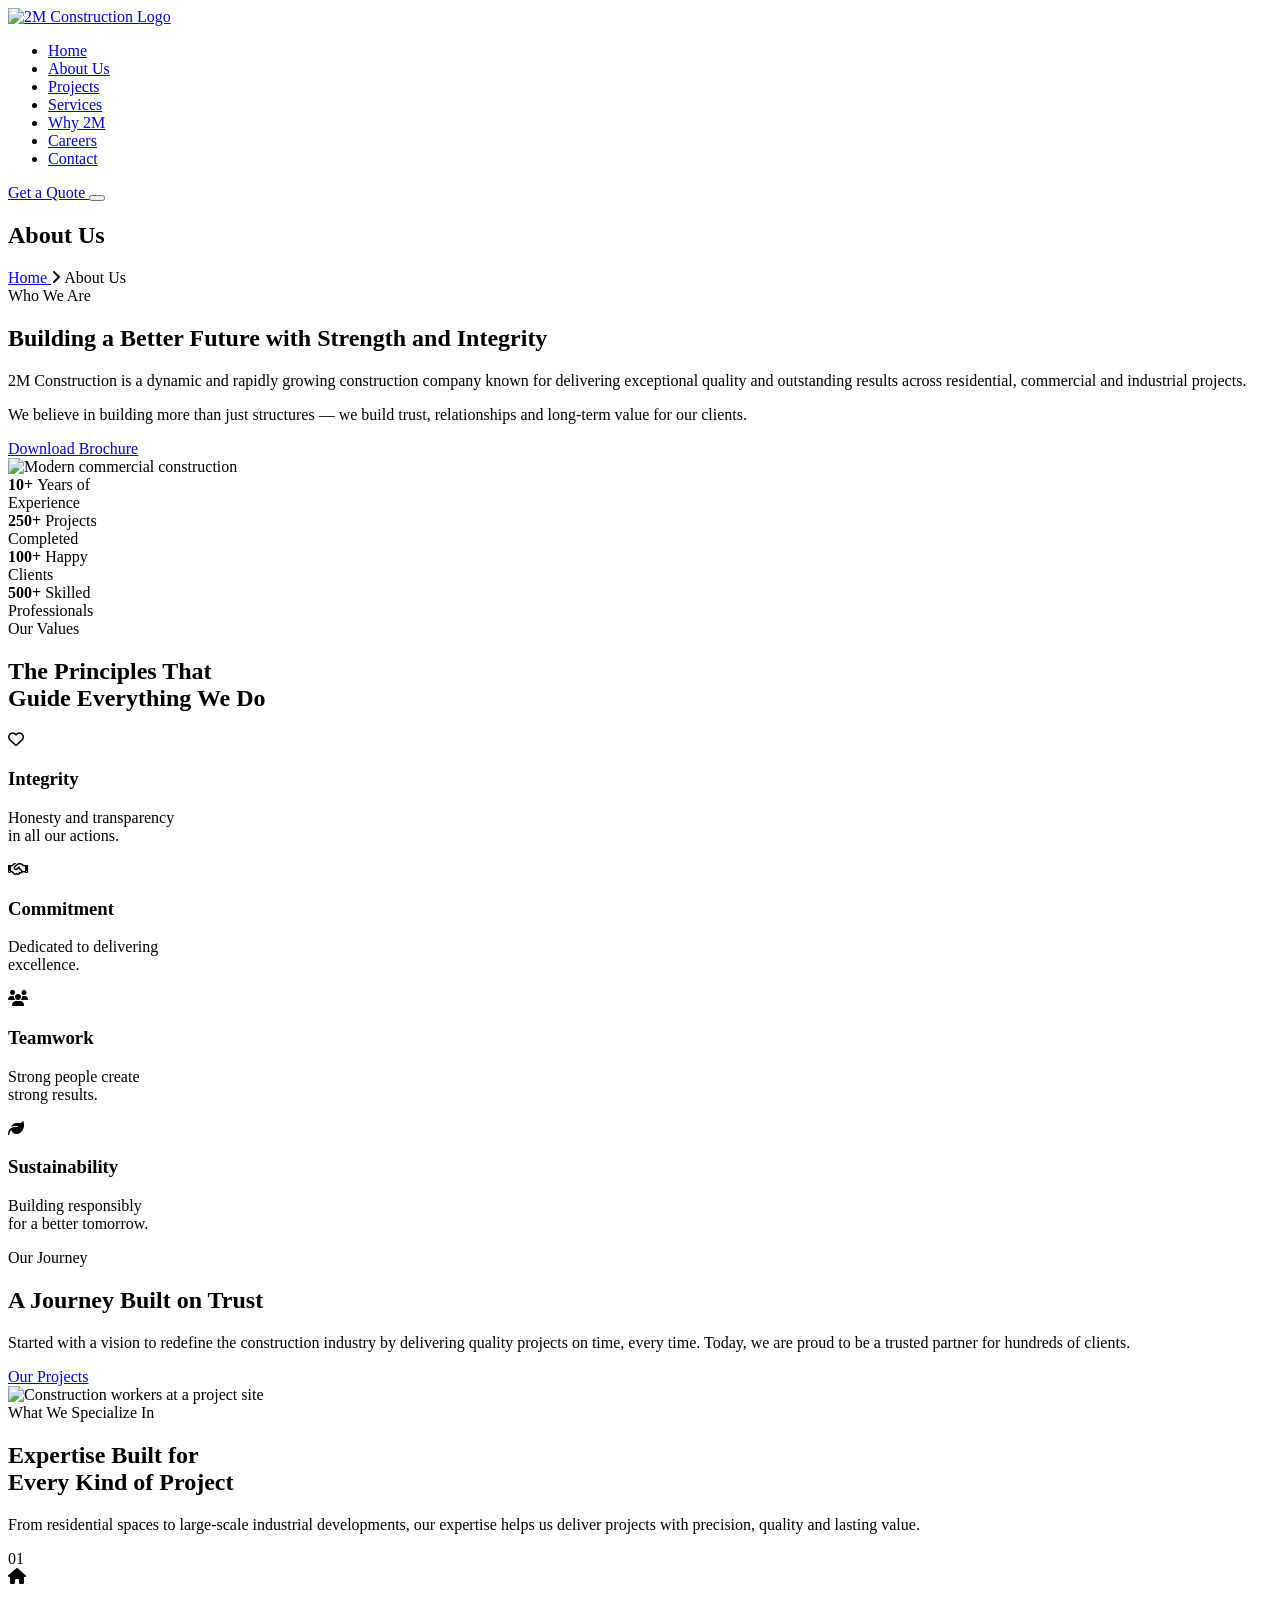
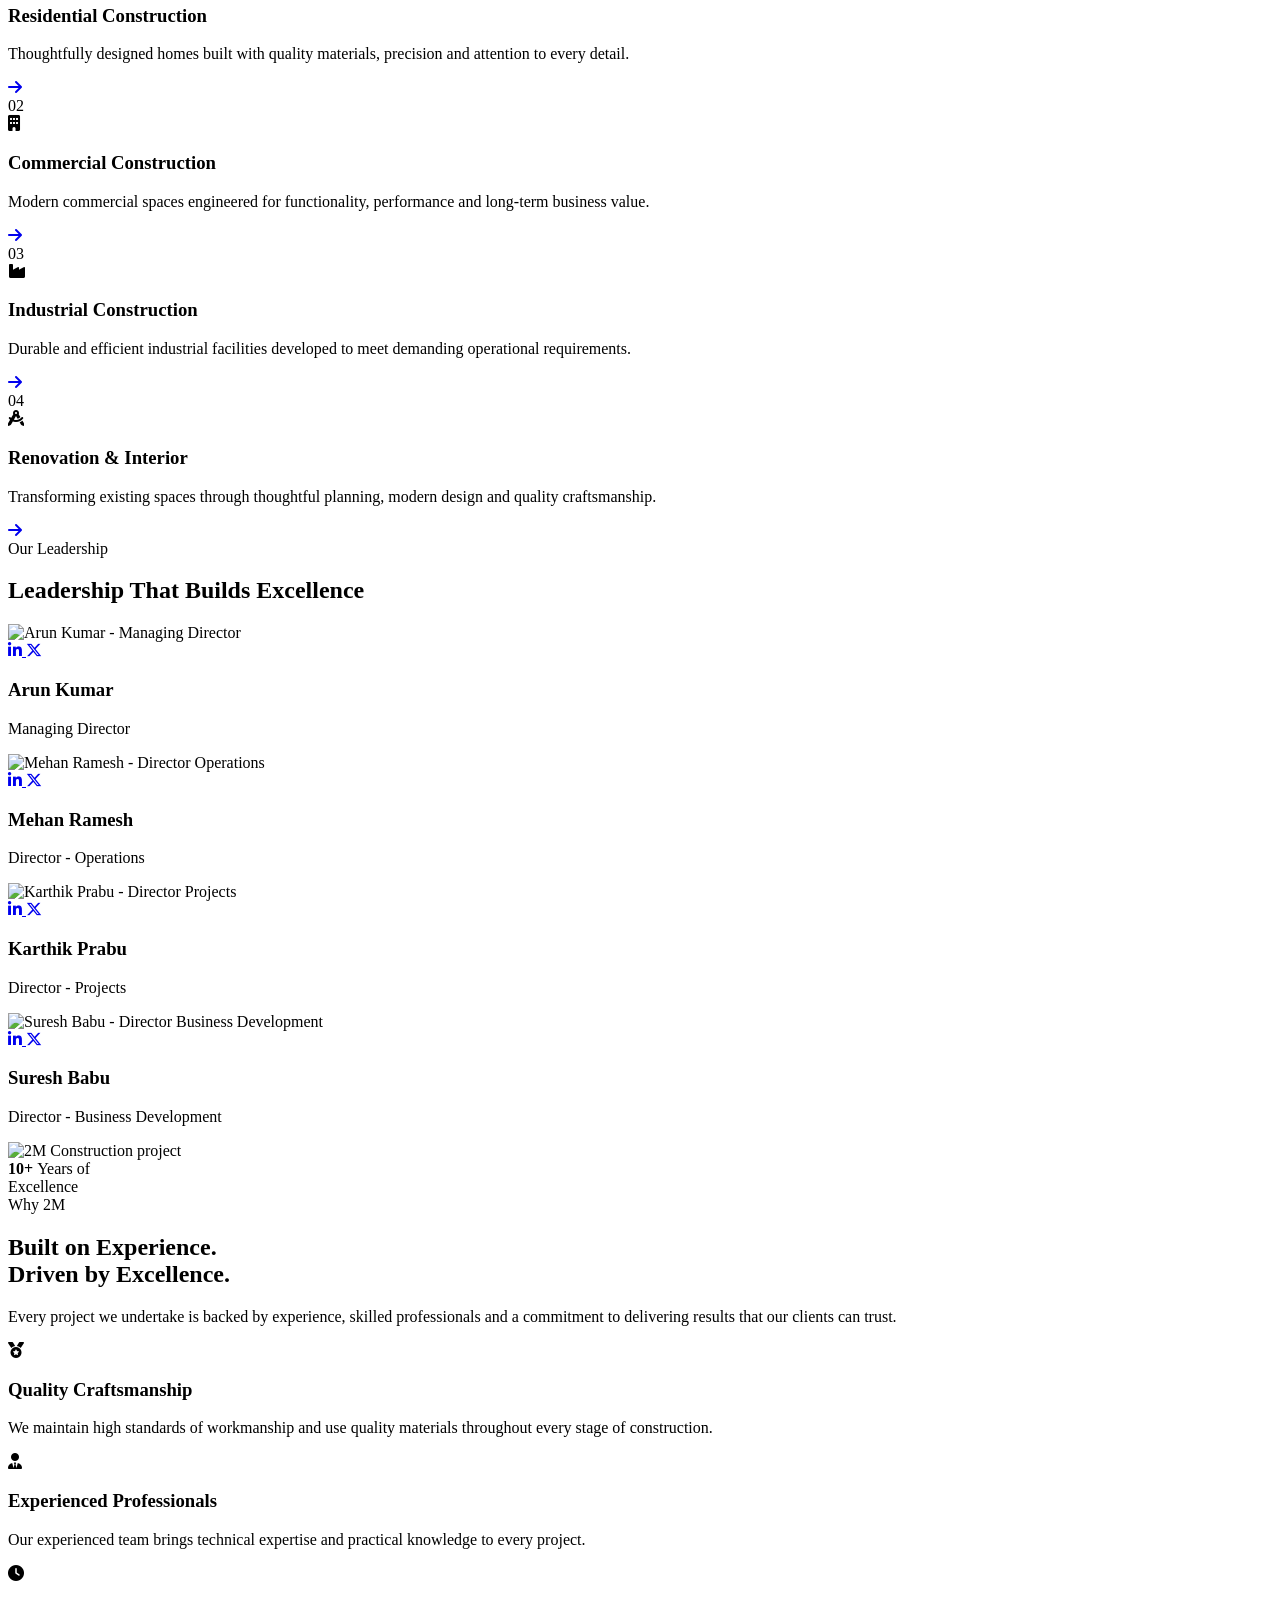
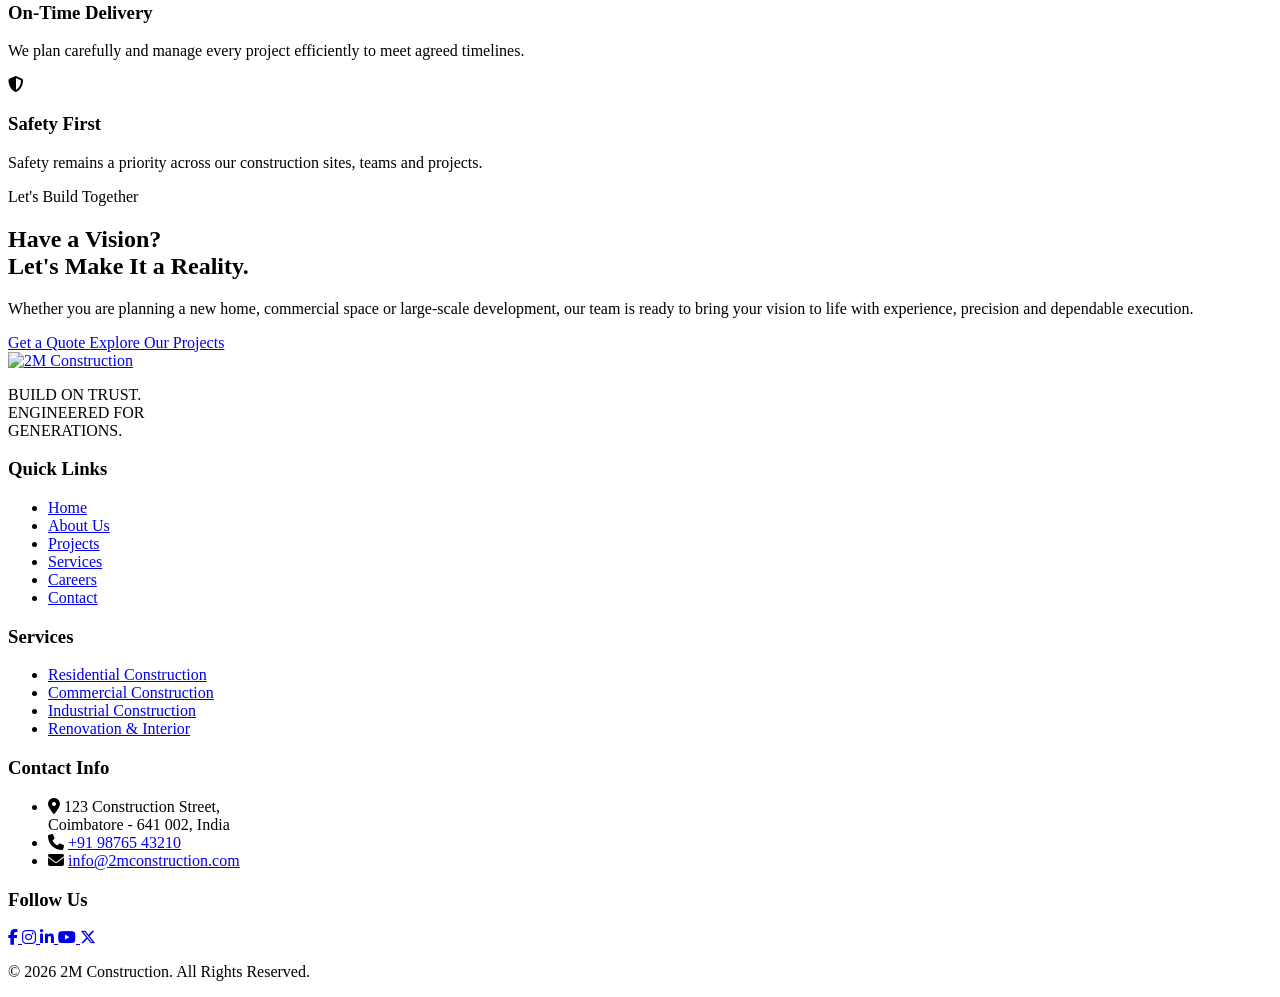
==== about.html @ 13193ca8 "Add files via upload" ====
<!DOCTYPE html>
<html lang="en">

<head>
    <meta charset="UTF-8">

    <meta name="viewport" content="width=device-width, initial-scale=1.0">

    <meta name="description" content="2M Construction - Building strong foundations for a better future.">

    <meta name="keywords"
        content="construction, residential construction, commercial construction, industrial construction">

    <meta name="author" content="2M Construction">

    <title>2M Construction</title>

    <!-- Google Font -->
    <link rel="preconnect" href="https://fonts.googleapis.com">
    <link rel="preconnect" href="https://fonts.gstatic.com" crossorigin>

    <link href="https://fonts.googleapis.com/css2?family=Manrope:wght@400;500;600;700;800&display=swap"
        rel="stylesheet">

    <link rel="icon" type="image/png" href="images/logo.png">

    <!-- Font Awesome -->
    <link rel="stylesheet" href="https://cdnjs.cloudflare.com/ajax/libs/font-awesome/6.7.2/css/all.min.css">

    <!-- Main CSS -->
    <link rel="stylesheet" href="css/style.css">

</head>

<body>

    <!-- =========================================================
     HOME HEADER
========================================================= -->

    <header class="site-header inner-page-header" id="siteHeader">

        <div class="container header-container">

            <!-- Logo -->
            <a href="index.html" class="site-logo" aria-label="2M Construction Home">
                <img src="images/logo.png" alt="2M Construction Logo">
            </a>

            <!-- Desktop Navigation -->
            <nav class="main-navigation" aria-label="Main Navigation">

                <ul class="nav-menu">

                    <li>
                        <a href="index.html">Home</a>
                    </li>

                    <li>
                        <a href="about.html" class="active">About Us</a>
                    </li>

                    <li>
                        <a href="projects.html">Projects</a>
                    </li>

                    <li>
                        <a href="services.html">Services</a>
                    </li>

                    <li>
                        <a href="why-us.html">Why 2M</a>
                    </li>

                    <li>
                        <a href="careers.html">Careers</a>
                    </li>

                    <li>
                        <a href="contact.html">Contact</a>
                    </li>

                </ul>

            </nav>


            <!-- Header Actions -->
            <div class="header-actions">
                <a href="get-quote.html" class="header-quote-btn">
                    Get a Quote
                </a>

                <!-- Mobile Toggle -->
                <button class="menu-toggle" id="menuToggle" type="button" aria-label="Open navigation"
                    aria-expanded="false">
                    <span></span>
                    <span></span>
                    <span></span>
                </button>
            </div>

        </div>

    </header>

    <!-- =========================================================
     INNER PAGE HERO
========================================================= -->

    <section class="inner-page-hero about-hero">

        <div class="inner-page-hero-overlay"></div>

        <div class="container">

            <div class="inner-page-hero-content">

                <h1>
                    About Us
                </h1>

                <div class="breadcrumb">

                    <a href="index.html">
                        Home
                    </a>

                    <span>
                        <i class="fa-solid fa-angle-right"></i>
                    </span>

                    <span class="current-page">
                        About Us
                    </span>

                </div>

            </div>

        </div>

    </section>


    <!-- =========================================================
     ABOUT INTRODUCTION
========================================================= -->

    <section class="about-intro-section">

        <div class="container">

            <!-- Main About Content -->
            <div class="about-intro-grid">

                <!-- Left Content -->
                <div class="about-intro-content">

                    <span class="section-subtitle">
                        Who We Are
                    </span>

                    <h2>
                        Building a Better Future
                        with Strength and Integrity
                    </h2>

                    <p>
                        2M Construction is a dynamic and rapidly growing
                        construction company known for delivering exceptional
                        quality and outstanding results across residential,
                        commercial and industrial projects.
                    </p>

                    <p>
                        We believe in building more than just structures —
                        we build trust, relationships and long-term value
                        for our clients.
                    </p>

                    <a href="assets/2m-company-brochure.pdf" class="btn about-brochure-btn" target="_blank">

                        Download Brochure

                    </a>

                </div>


                <!-- Right Image -->
                <div class="about-intro-image">

                    <img src="images/about-company.jpg" alt="Modern commercial construction">

                </div>

            </div>


            <!-- =================================================
             COMPANY STATISTICS
        ================================================== -->

            <div class="about-statistics">

                <!-- Stat 01 -->
                <div class="about-stat">

                    <strong>
                        10+
                    </strong>

                    <span>
                        Years of<br>
                        Experience
                    </span>

                </div>


                <!-- Stat 02 -->
                <div class="about-stat">

                    <strong>
                        250+
                    </strong>

                    <span>
                        Projects<br>
                        Completed
                    </span>

                </div>


                <!-- Stat 03 -->
                <div class="about-stat">

                    <strong>
                        100+
                    </strong>

                    <span>
                        Happy<br>
                        Clients
                    </span>

                </div>


                <!-- Stat 04 -->
                <div class="about-stat">

                    <strong>
                        500+
                    </strong>

                    <span>
                        Skilled<br>
                        Professionals
                    </span>

                </div>

            </div>

        </div>

    </section>

    <!-- =========================================================
     OUR VALUES
========================================================= -->

    <section class="our-values-section">

        <div class="container">

            <!-- Section Heading -->
            <div class="our-values-heading">

                <span class="section-subtitle">
                    Our Values
                </span>

                <h2>
                    The Principles That<br>
                    Guide Everything We Do
                </h2>

            </div>


            <!-- Values Grid -->
            <div class="values-grid">


                <!-- Value 01 -->
                <div class="value-item">

                    <div class="value-icon">
                        <i class="fa-regular fa-heart"></i>
                    </div>

                    <h3>
                        Integrity
                    </h3>

                    <p>
                        Honesty and transparency
                        <br>
                        in all our actions.
                    </p>

                </div>


                <!-- Value 02 -->
                <div class="value-item">

                    <div class="value-icon">
                        <i class="fa-regular fa-handshake"></i>
                    </div>

                    <h3>
                        Commitment
                    </h3>

                    <p>
                        Dedicated to delivering
                        <br>
                        excellence.
                    </p>

                </div>


                <!-- Value 03 -->
                <div class="value-item">

                    <div class="value-icon">
                        <i class="fa-solid fa-users"></i>
                    </div>

                    <h3>
                        Teamwork
                    </h3>

                    <p>
                        Strong people create
                        <br>
                        strong results.
                    </p>

                </div>


                <!-- Value 04 -->
                <div class="value-item">

                    <div class="value-icon">
                        <i class="fa-solid fa-leaf"></i>
                    </div>

                    <h3>
                        Sustainability
                    </h3>

                    <p>
                        Building responsibly
                        <br>
                        for a better tomorrow.
                    </p>

                </div>

            </div>

        </div>

    </section>


    <!-- =========================================================
     OUR JOURNEY
========================================================= -->

    <section class="our-journey-section">

        <div class="container">

            <div class="our-journey-grid">

                <!-- Left Content -->
                <div class="our-journey-content">

                    <span class="section-subtitle">
                        Our Journey
                    </span>

                    <h2>
                        A Journey Built on Trust
                    </h2>

                    <p>
                        Started with a vision to redefine the construction
                        industry by delivering quality projects on time,
                        every time. Today, we are proud to be a trusted
                        partner for hundreds of clients.
                    </p>

                    <a href="projects.html" class="btn journey-btn">
                        Our Projects
                    </a>

                </div>


                <!-- Right Image -->
                <div class="our-journey-image">

                    <img src="images/our-journey.jpg" alt="Construction workers at a project site">

                </div>

            </div>

        </div>

    </section>


    <!-- =========================================================
     OUR CORE EXPERTISE
========================================================= -->

    <section class="core-expertise-section">

        <div class="container">

            <div class="core-expertise-heading">

                <div>
                    <span class="section-subtitle">
                        What We Specialize In
                    </span>

                    <h2>
                        Expertise Built for<br>
                        Every Kind of Project
                    </h2>
                </div>

                <p>
                    From residential spaces to large-scale industrial
                    developments, our expertise helps us deliver projects
                    with precision, quality and lasting value.
                </p>

            </div>


            <div class="expertise-list">

                <!-- Expertise 01 -->
                <div class="expertise-item">

                    <span class="expertise-number">
                        01
                    </span>

                    <div class="expertise-icon">
                        <i class="fa-solid fa-house"></i>
                    </div>

                    <div class="expertise-content">

                        <h3>
                            Residential Construction
                        </h3>

                        <p>
                            Thoughtfully designed homes built with
                            quality materials, precision and attention
                            to every detail.
                        </p>

                    </div>

                    <a href="services.html" class="expertise-arrow">
                        <i class="fa-solid fa-arrow-right"></i>
                    </a>

                </div>


                <!-- Expertise 02 -->
                <div class="expertise-item">

                    <span class="expertise-number">
                        02
                    </span>

                    <div class="expertise-icon">
                        <i class="fa-solid fa-building"></i>
                    </div>

                    <div class="expertise-content">

                        <h3>
                            Commercial Construction
                        </h3>

                        <p>
                            Modern commercial spaces engineered for
                            functionality, performance and long-term
                            business value.
                        </p>

                    </div>

                    <a href="services.html" class="expertise-arrow">
                        <i class="fa-solid fa-arrow-right"></i>
                    </a>

                </div>


                <!-- Expertise 03 -->
                <div class="expertise-item">

                    <span class="expertise-number">
                        03
                    </span>

                    <div class="expertise-icon">
                        <i class="fa-solid fa-industry"></i>
                    </div>

                    <div class="expertise-content">

                        <h3>
                            Industrial Construction
                        </h3>

                        <p>
                            Durable and efficient industrial facilities
                            developed to meet demanding operational
                            requirements.
                        </p>

                    </div>

                    <a href="services.html" class="expertise-arrow">
                        <i class="fa-solid fa-arrow-right"></i>
                    </a>

                </div>


                <!-- Expertise 04 -->
                <div class="expertise-item">

                    <span class="expertise-number">
                        04
                    </span>

                    <div class="expertise-icon">
                        <i class="fa-solid fa-compass-drafting"></i>
                    </div>

                    <div class="expertise-content">

                        <h3>
                            Renovation &amp; Interior
                        </h3>

                        <p>
                            Transforming existing spaces through
                            thoughtful planning, modern design and
                            quality craftsmanship.
                        </p>

                    </div>

                    <a href="services.html" class="expertise-arrow">
                        <i class="fa-solid fa-arrow-right"></i>
                    </a>

                </div>

            </div>

        </div>

    </section>

    <!-- =========================================================
     LEADERSHIP SECTION
========================================================= -->

    <section class="leadership-section">

        <div class="container">

            <!-- Section Heading -->
            <div class="leadership-heading">

                <span class="section-subtitle">
                    Our Leadership
                </span>

                <h2>
                    Leadership That Builds Excellence
                </h2>

            </div>


            <!-- Leadership Grid -->
            <div class="leadership-grid">


                <!-- =================================================
                 MEMBER 01
            ================================================== -->

                <div class="leader-card">

                    <div class="leader-image">

                        <img src="images/leader-1.jpg" alt="Arun Kumar - Managing Director">

                        <div class="leader-overlay">

                            <div class="leader-socials">

                                <a href="#" aria-label="LinkedIn">
                                    <i class="fa-brands fa-linkedin-in"></i>
                                </a>

                                <a href="#" aria-label="X">
                                    <i class="fa-brands fa-x-twitter"></i>
                                </a>

                            </div>

                        </div>

                    </div>

                    <div class="leader-info">

                        <h3>
                            Arun Kumar
                        </h3>

                        <p>
                            Managing Director
                        </p>

                    </div>

                </div>


                <!-- =================================================
                 MEMBER 02
            ================================================== -->

                <div class="leader-card">

                    <div class="leader-image">

                        <img src="images/leader-2.jpg" alt="Mehan Ramesh - Director Operations">

                        <div class="leader-overlay">

                            <div class="leader-socials">

                                <a href="#" aria-label="LinkedIn">
                                    <i class="fa-brands fa-linkedin-in"></i>
                                </a>

                                <a href="#" aria-label="X">
                                    <i class="fa-brands fa-x-twitter"></i>
                                </a>

                            </div>

                        </div>

                    </div>

                    <div class="leader-info">

                        <h3>
                            Mehan Ramesh
                        </h3>

                        <p>
                            Director - Operations
                        </p>

                    </div>

                </div>


                <!-- =================================================
                 MEMBER 03
            ================================================== -->

                <div class="leader-card">

                    <div class="leader-image">

                        <img src="images/leader-3.jpg" alt="Karthik Prabu - Director Projects">

                        <div class="leader-overlay">

                            <div class="leader-socials">

                                <a href="#" aria-label="LinkedIn">
                                    <i class="fa-brands fa-linkedin-in"></i>
                                </a>

                                <a href="#" aria-label="X">
                                    <i class="fa-brands fa-x-twitter"></i>
                                </a>

                            </div>

                        </div>

                    </div>

                    <div class="leader-info">

                        <h3>
                            Karthik Prabu
                        </h3>

                        <p>
                            Director - Projects
                        </p>

                    </div>

                </div>


                <!-- =================================================
                 MEMBER 04
            ================================================== -->

                <div class="leader-card">

                    <div class="leader-image">

                        <img src="images/leader-4.jpg" alt="Suresh Babu - Director Business Development">

                        <div class="leader-overlay">

                            <div class="leader-socials">

                                <a href="#" aria-label="LinkedIn">
                                    <i class="fa-brands fa-linkedin-in"></i>
                                </a>

                                <a href="#" aria-label="X">
                                    <i class="fa-brands fa-x-twitter"></i>
                                </a>

                            </div>

                        </div>

                    </div>

                    <div class="leader-info">

                        <h3>
                            Suresh Babu
                        </h3>

                        <p>
                            Director - Business Development
                        </p>

                    </div>

                </div>

            </div>

        </div>

    </section>


    <!-- =========================================================
     WHY CHOOSE 2M
========================================================= -->

    <section class="why-choose-section">

        <div class="container">

            <div class="why-choose-grid">

                <!-- Left Image -->
                <div class="why-choose-image">

                    <img src="images/why-choose-2m.jpg" alt="2M Construction project">

                    <div class="why-choose-experience">

                        <strong>
                            10+
                        </strong>

                        <span>
                            Years of<br>
                            Excellence
                        </span>

                    </div>

                </div>


                <!-- Right Content -->
                <div class="why-choose-content">

                    <span class="section-subtitle">
                        Why 2M
                    </span>

                    <h2>
                        Built on Experience.<br>
                        Driven by Excellence.
                    </h2>

                    <p class="why-choose-intro">
                        Every project we undertake is backed by experience,
                        skilled professionals and a commitment to delivering
                        results that our clients can trust.
                    </p>


                    <!-- Reason 01 -->
                    <div class="why-reason">

                        <div class="why-reason-icon">
                            <i class="fa-solid fa-medal"></i>
                        </div>

                        <div class="why-reason-content">

                            <h3>
                                Quality Craftsmanship
                            </h3>

                            <p>
                                We maintain high standards of workmanship
                                and use quality materials throughout every
                                stage of construction.
                            </p>

                        </div>

                    </div>


                    <!-- Reason 02 -->
                    <div class="why-reason">

                        <div class="why-reason-icon">
                            <i class="fa-solid fa-user-tie"></i>
                        </div>

                        <div class="why-reason-content">

                            <h3>
                                Experienced Professionals
                            </h3>

                            <p>
                                Our experienced team brings technical
                                expertise and practical knowledge to
                                every project.
                            </p>

                        </div>

                    </div>


                    <!-- Reason 03 -->
                    <div class="why-reason">

                        <div class="why-reason-icon">
                            <i class="fa-solid fa-clock"></i>
                        </div>

                        <div class="why-reason-content">

                            <h3>
                                On-Time Delivery
                            </h3>

                            <p>
                                We plan carefully and manage every project
                                efficiently to meet agreed timelines.
                            </p>

                        </div>

                    </div>


                    <!-- Reason 04 -->
                    <div class="why-reason">

                        <div class="why-reason-icon">
                            <i class="fa-solid fa-shield-halved"></i>
                        </div>

                        <div class="why-reason-content">

                            <h3>
                                Safety First
                            </h3>

                            <p>
                                Safety remains a priority across our
                                construction sites, teams and projects.
                            </p>

                        </div>

                    </div>

                </div>

            </div>

        </div>

    </section>

    <!-- =========================================================
     ABOUT PAGE FINAL CTA
========================================================= -->

    <section class="about-final-cta">

        <div class="about-final-cta-overlay"></div>

        <div class="container">

            <div class="about-final-cta-content">

                <span class="section-subtitle">
                    Let's Build Together
                </span>

                <h2>
                    Have a Vision?<br>
                    Let's Make It a Reality.
                </h2>

                <p>
                    Whether you are planning a new home, commercial space
                    or large-scale development, our team is ready to bring
                    your vision to life with experience, precision and
                    dependable execution.
                </p>

                <div class="about-final-cta-buttons">

                    <a href="contact.html" class="about-cta-primary">
                        Get a Quote
                    </a>

                    <a href="projects.html" class="about-cta-secondary">
                        Explore Our Projects
                    </a>

                </div>

            </div>

        </div>

    </section>


    <!-- =========================================================
     FOOTER
========================================================= -->

    <footer class="site-footer">

        <div class="container">

            <div class="footer-main">

                <!-- =================================================
                 BRAND
            ================================================== -->

                <div class="footer-brand">

                    <a href="index.html" class="footer-logo">
                        <img src="images/logo-white.png" alt="2M Construction">
                    </a>

                    <p>
                        BUILD ON TRUST.<br>
                        ENGINEERED FOR<br>
                        GENERATIONS.
                    </p>

                </div>


                <!-- =================================================
                 QUICK LINKS
            ================================================== -->

                <div class="footer-column">

                    <h3>
                        Quick Links
                    </h3>

                    <ul>

                        <li>
                            <a href="index.html">
                                Home
                            </a>
                        </li>

                        <li>
                            <a href="about.html">
                                About Us
                            </a>
                        </li>

                        <li>
                            <a href="projects.html">
                                Projects
                            </a>
                        </li>

                        <li>
                            <a href="services.html">
                                Services
                            </a>
                        </li>

                        <li>
                            <a href="careers.html">
                                Careers
                            </a>
                        </li>

                        <li>
                            <a href="contact.html">
                                Contact
                            </a>
                        </li>

                    </ul>

                </div>


                <!-- =================================================
                 SERVICES
            ================================================== -->

                <div class="footer-column footer-services">

                    <h3>
                        Services
                    </h3>

                    <ul>

                        <li>
                            <a href="services.html">
                                Residential Construction
                            </a>
                        </li>

                        <li>
                            <a href="services.html">
                                Commercial Construction
                            </a>
                        </li>

                        <li>
                            <a href="services.html">
                                Industrial Construction
                            </a>
                        </li>

                        <li>
                            <a href="services.html">
                                Renovation &amp; Interior
                            </a>
                        </li>

                    </ul>

                </div>


                <!-- =================================================
                 CONTACT INFO
            ================================================== -->

                <div class="footer-column footer-contact">

                    <h3>
                        Contact Info
                    </h3>

                    <ul>

                        <li>
                            <i class="fa-solid fa-location-dot"></i>

                            <span>
                                123 Construction Street,<br>
                                Coimbatore - 641 002, India
                            </span>
                        </li>

                        <li>
                            <i class="fa-solid fa-phone"></i>

                            <a href="tel:+919876543210">
                                +91 98765 43210
                            </a>
                        </li>

                        <li>
                            <i class="fa-solid fa-envelope"></i>

                            <a href="mailto:info@2mconstruction.com">
                                info@2mconstruction.com
                            </a>
                        </li>

                    </ul>

                </div>


                <!-- =================================================
                 FOLLOW US
            ================================================== -->

                <div class="footer-column footer-follow">

                    <h3>
                        Follow Us
                    </h3>

                    <div class="footer-social-links">

                        <a href="#" aria-label="Facebook">
                            <i class="fa-brands fa-facebook-f"></i>
                        </a>

                        <a href="#" aria-label="Instagram">
                            <i class="fa-brands fa-instagram"></i>
                        </a>

                        <a href="#" aria-label="LinkedIn">
                            <i class="fa-brands fa-linkedin-in"></i>
                        </a>

                        <a href="#" aria-label="YouTube">
                            <i class="fa-brands fa-youtube"></i>
                        </a>

                        <a href="#" aria-label="X">
                            <i class="fa-brands fa-x-twitter"></i>
                        </a>

                    </div>

                </div>

            </div>


            <!-- =================================================
             COPYRIGHT
        ================================================== -->

            <div class="footer-bottom">

                <p>
                    © 2026 2M Construction. All Rights Reserved.
                </p>

            </div>

        </div>

    </footer>

    <script src="js/main.js"></script>

</body>

</html>
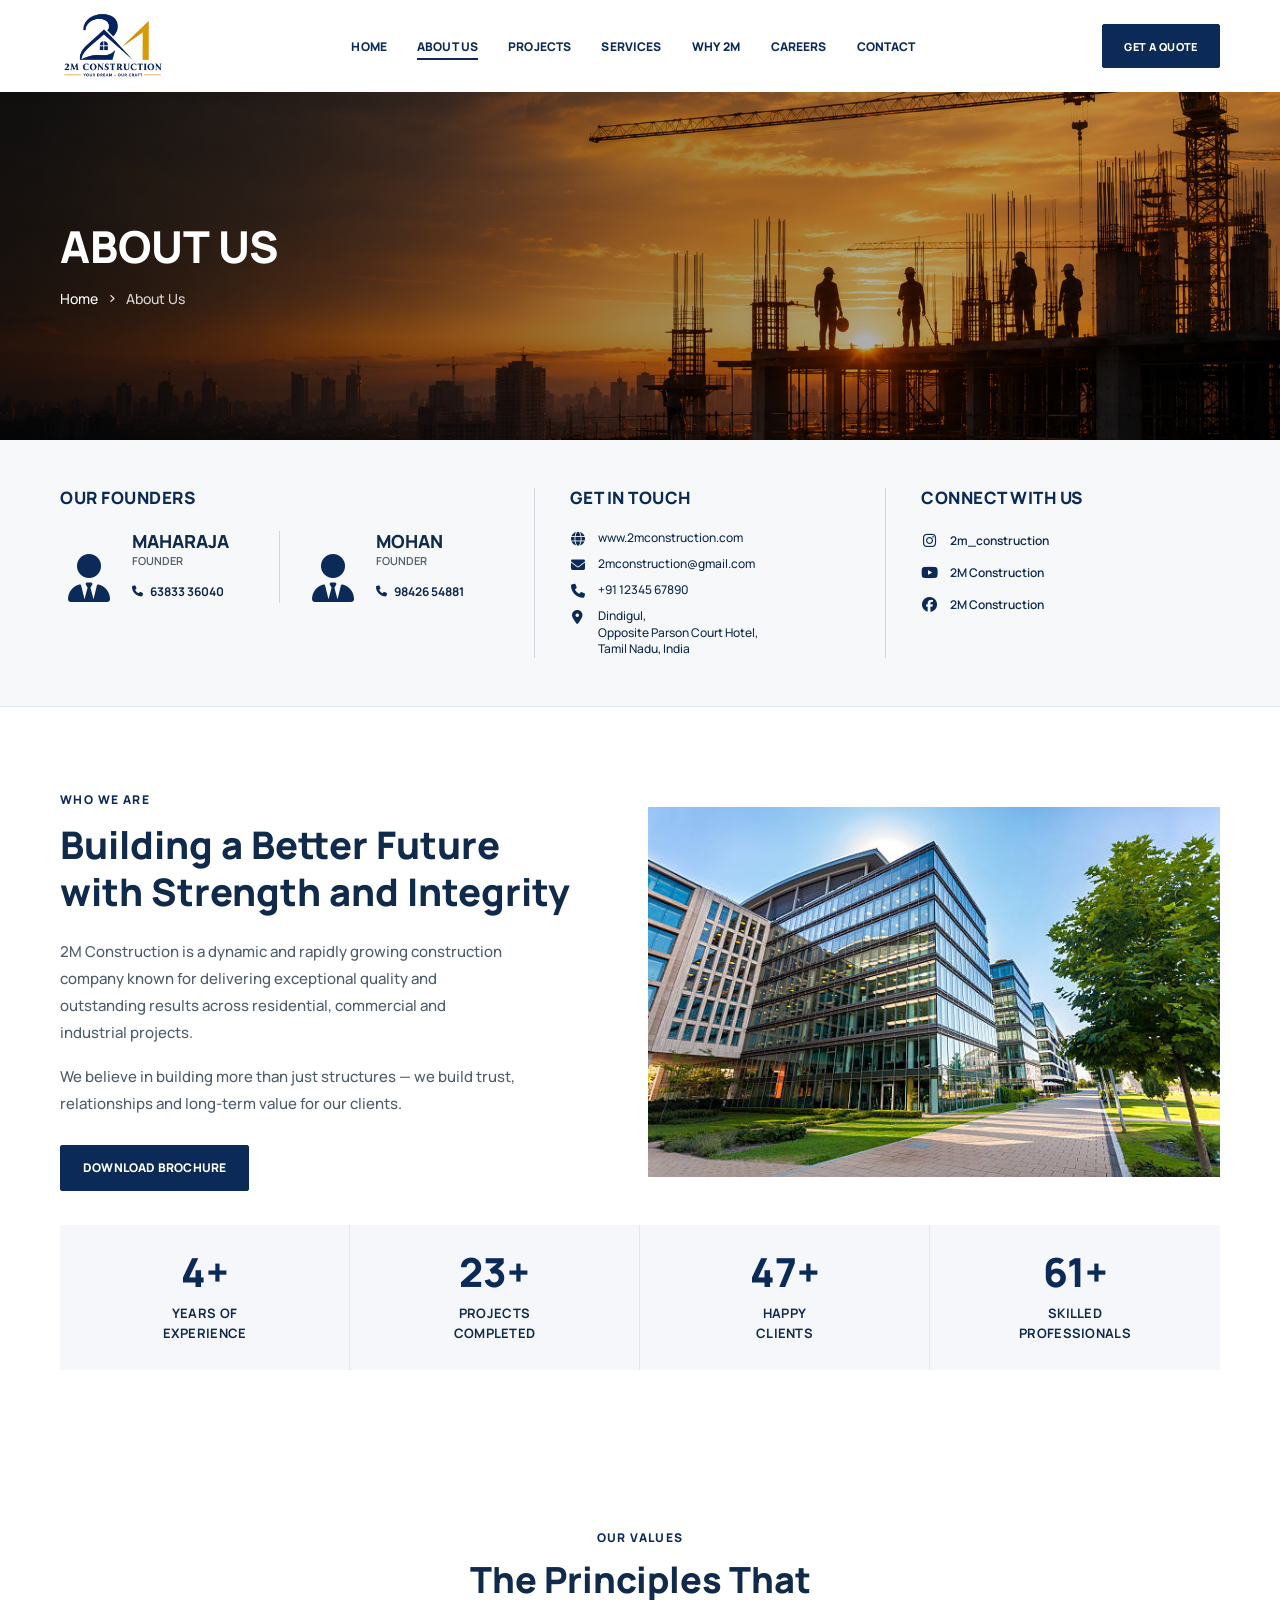
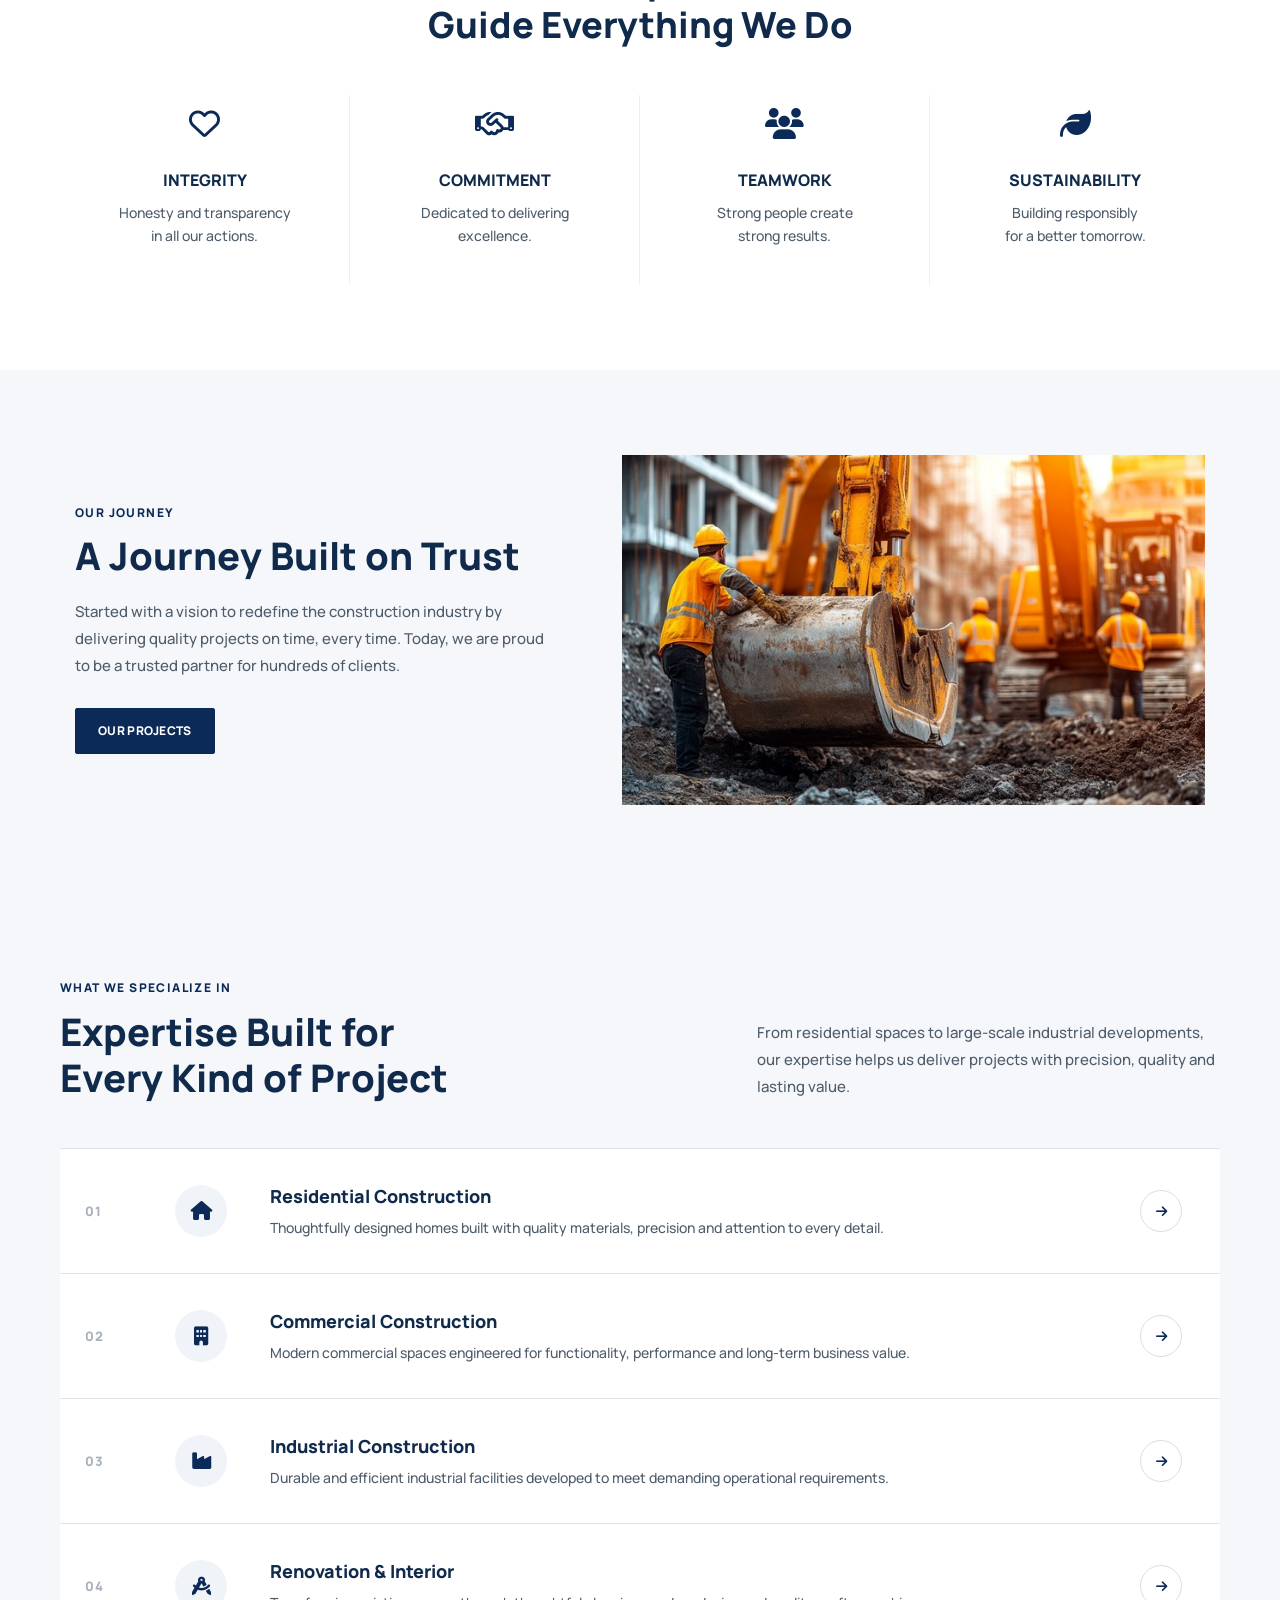
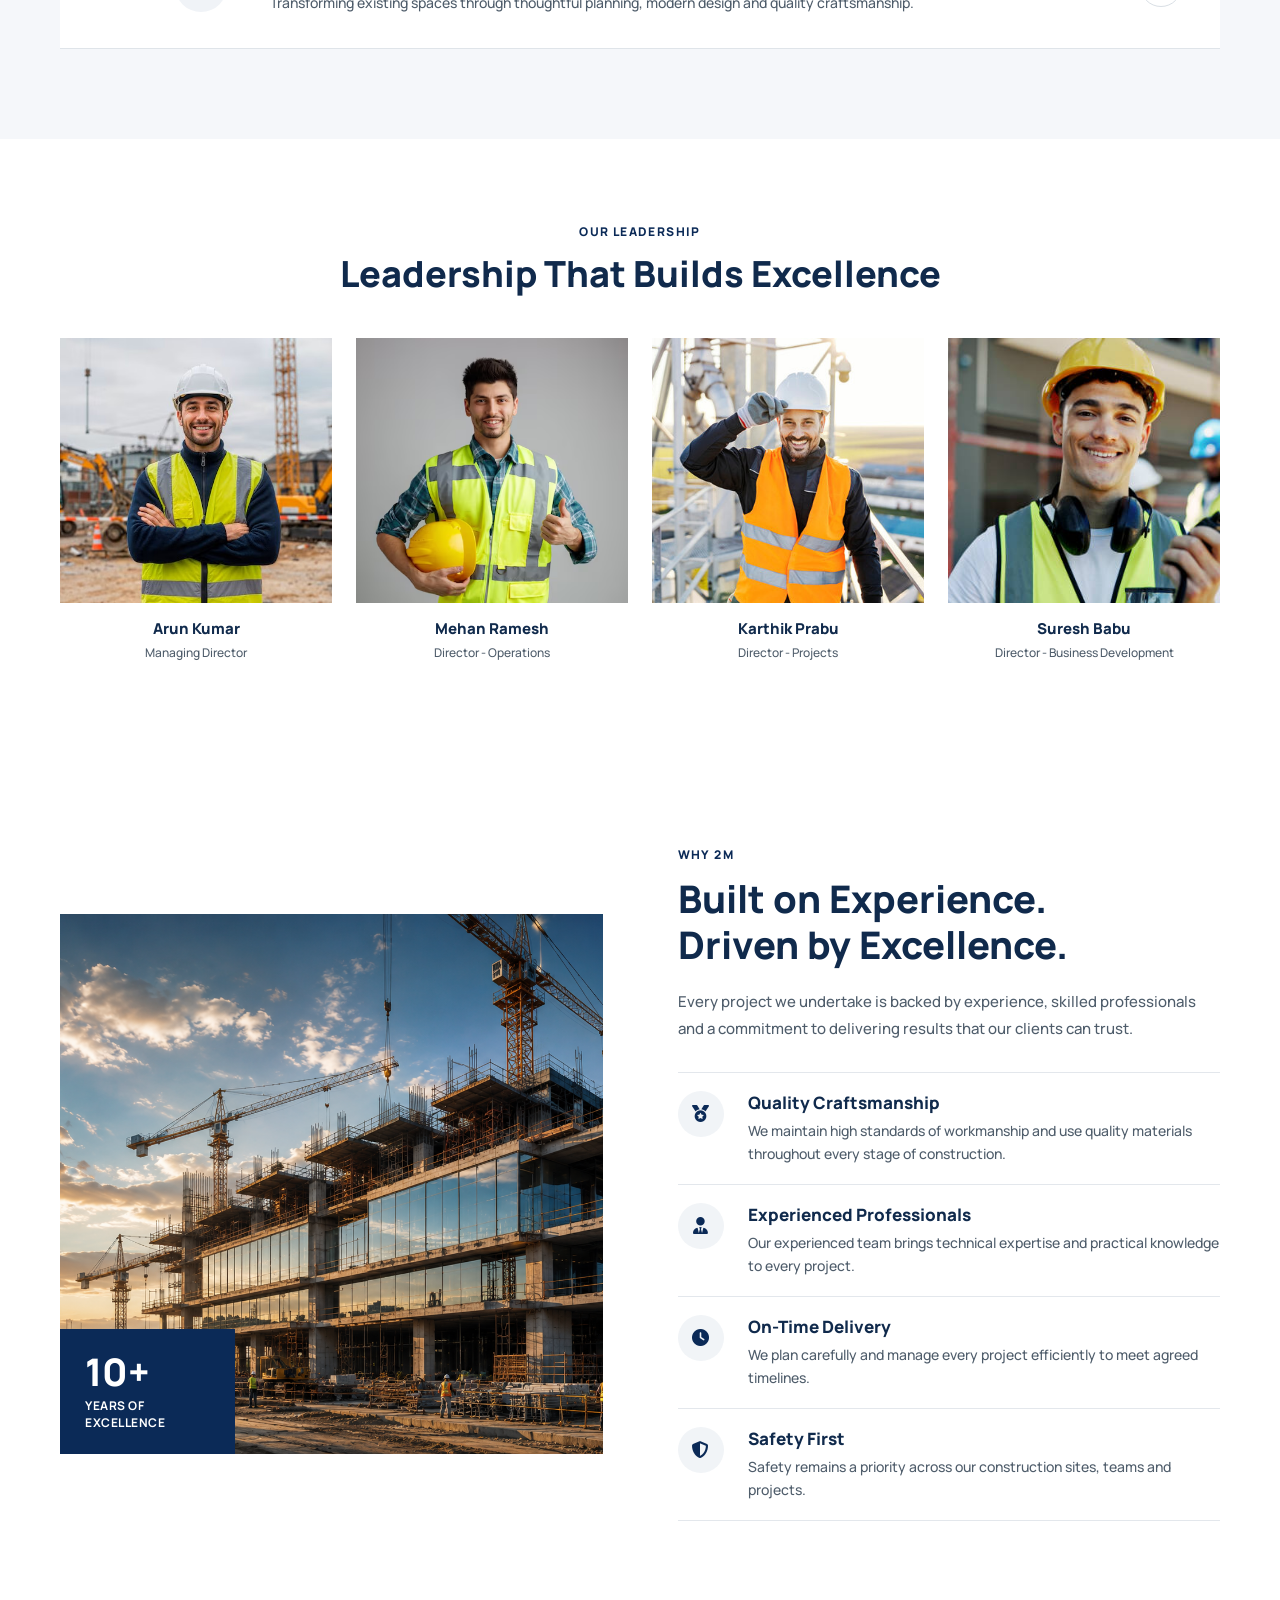
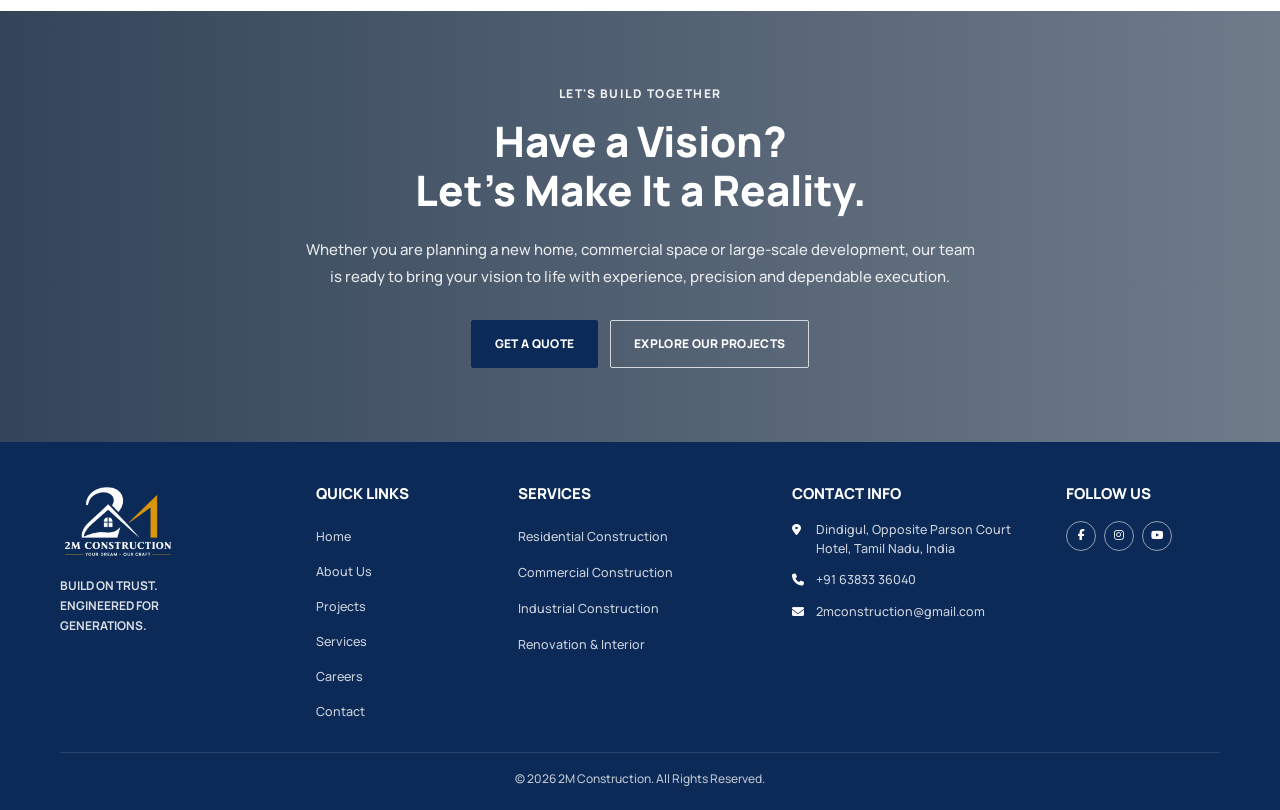
==== commit e08daff3: "Add files via upload" ====
--- a/about.html
+++ b/about.html
@@ -142,6 +142,160 @@
 
     </section>
 
+    <!-- =========================================================
+     FOUNDERS & COMPANY CONTACT
+========================================================= -->
+
+    <section class="founders-contact-section">
+
+        <div class="container">
+
+            <div class="founders-contact-grid">
+
+                <!-- =================================================
+                 FOUNDERS
+            ================================================== -->
+
+                <div class="founders-block">
+
+                    <div class="founders-heading">
+                        <h2>Our Founders</h2>
+                    </div>
+
+                    <div class="founders-list">
+
+                        <!-- Founder 01 -->
+                        <div class="founder-item">
+
+                            <div class="founder-image">
+                                <i class="fa-solid fa-user-tie"></i>
+                            </div>
+
+                            <div class="founder-info">
+
+                                <h3>Maharaja</h3>
+
+                                <span>Founder</span>
+
+                                <a href="tel:+916383336040">
+                                    <i class="fa-solid fa-phone"></i>
+                                    63833 36040
+                                </a>
+
+                            </div>
+
+                        </div>
+
+
+                        <!-- Divider -->
+                        <div class="founder-divider"></div>
+
+
+                        <!-- Founder 02 -->
+                        <div class="founder-item">
+
+                            <div class="founder-image">
+                                <i class="fa-solid fa-user-tie"></i>
+                            </div>
+
+                            <div class="founder-info">
+
+                                <h3>Mohan</h3>
+
+                                <span>Founder</span>
+
+                                <a href="tel:+919842654881">
+                                    <i class="fa-solid fa-phone"></i>
+                                    98426 54881
+                                </a>
+
+                            </div>
+
+                        </div>
+
+                    </div>
+
+                </div>
+
+
+                <!-- =================================================
+                 GET IN TOUCH
+            ================================================== -->
+
+                <div class="contact-info-block">
+
+                    <div class="contact-heading">
+                        <h2>Get in Touch</h2>
+                    </div>
+
+                    <div class="contact-info-list">
+
+                        <a href="https://www.2mconstruction.com" target="_blank">
+                            <i class="fa-solid fa-globe"></i>
+                            <span>www.2mconstruction.com</span>
+                        </a>
+
+                        <a href="mailto:2mconstruction@gmail.com">
+                            <i class="fa-solid fa-envelope"></i>
+                            <span>2mconstruction@gmail.com</span>
+                        </a>
+
+                        <a href="tel:+919123456789">
+                            <i class="fa-solid fa-phone"></i>
+                            <span>+91 12345 67890</span>
+                        </a>
+
+                        <div class="contact-location">
+                            <i class="fa-solid fa-location-dot"></i>
+
+                            <span>
+                                Dindigul,<br>
+                                Opposite Parson Court Hotel,<br>
+                                Tamil Nadu, India
+                            </span>
+                        </div>
+
+                    </div>
+
+                </div>
+
+
+                <!-- =================================================
+                 CONNECT WITH US
+            ================================================== -->
+
+                <div class="social-info-block">
+
+                    <div class="contact-heading">
+                        <h2>Connect With Us</h2>
+                    </div>
+
+                    <div class="social-info-list">
+
+                        <a href="#" target="_blank">
+                            <i class="fa-brands fa-instagram"></i>
+                            <span>2m_construction</span>
+                        </a>
+
+                        <a href="#" target="_blank">
+                            <i class="fa-brands fa-youtube"></i>
+                            <span>2M Construction</span>
+                        </a>
+
+                        <a href="#" target="_blank">
+                            <i class="fa-brands fa-facebook"></i>
+                            <span>2M Construction</span>
+                        </a>
+
+                    </div>
+
+                </div>
+
+            </div>
+
+        </div>
+
+    </section>
 
     <!-- =========================================================
      ABOUT INTRODUCTION
@@ -208,7 +362,7 @@
                 <div class="about-stat">
 
                     <strong>
-                        10+
+                        5+
                     </strong>
 
                     <span>
@@ -223,7 +377,7 @@
                 <div class="about-stat">
 
                     <strong>
-                        250+
+                        25+
                     </strong>
 
                     <span>
@@ -238,7 +392,7 @@
                 <div class="about-stat">
 
                     <strong>
-                        100+
+                        50+
                     </strong>
 
                     <span>
@@ -253,7 +407,7 @@
                 <div class="about-stat">
 
                     <strong>
-                        500+
+                        65+
                     </strong>
 
                     <span>
@@ -1137,8 +1291,10 @@
                             <i class="fa-solid fa-location-dot"></i>
 
                             <span>
-                                123 Construction Street,<br>
-                                Coimbatore - 641 002, India
+                                Dindigul,
+                                Opposite Parson Court Hotel,
+                                Tamil Nadu, India
+
                             </span>
                         </li>
 
@@ -1146,15 +1302,15 @@
                             <i class="fa-solid fa-phone"></i>
 
                             <a href="tel:+919876543210">
-                                +91 98765 43210
+                                +91 63833 36040
                             </a>
                         </li>
 
                         <li>
                             <i class="fa-solid fa-envelope"></i>
 
-                            <a href="mailto:info@2mconstruction.com">
-                                info@2mconstruction.com
+                            <a href="mailto:2mconstruction@gmail.com">
+                                2mconstruction@gmail.com
                             </a>
                         </li>
 
@@ -1183,18 +1339,10 @@
                             <i class="fa-brands fa-instagram"></i>
                         </a>
 
-                        <a href="#" aria-label="LinkedIn">
-                            <i class="fa-brands fa-linkedin-in"></i>
-                        </a>
-
                         <a href="#" aria-label="YouTube">
                             <i class="fa-brands fa-youtube"></i>
                         </a>
 
-                        <a href="#" aria-label="X">
-                            <i class="fa-brands fa-x-twitter"></i>
-                        </a>
-
                     </div>
 
                 </div>
--- a/css/style.css
+++ b/css/style.css
@@ -0,0 +1,22773 @@
+/* =========================================================
+   GOOGLE FONT
+========================================================= */
+
+@import url('https://fonts.googleapis.com/css2?family=Manrope:wght@400;500;600;700;800&display=swap');
+
+
+/* =========================================================
+   ROOT VARIABLES
+========================================================= */
+
+:root {
+
+    /* Brand Colors */
+    --primary-color: #0b2a57;
+    --primary-dark: #071d3d;
+    --primary-light: #123e78;
+
+    /* Secondary */
+    --secondary-color: #f4f6f8;
+    --secondary-dark: #e8edf2;
+
+    /* Text */
+    --heading-color: #102a4c;
+    --text-color: #4f5d6b;
+    --text-light: #718096;
+
+    /* Background */
+    --white: #ffffff;
+    --light-bg: #f7f8fa;
+    --border-color: #e1e6eb;
+
+    /* Typography */
+    --font-primary: 'Manrope', sans-serif;
+
+    /* Container */
+    --container-width: 1200px;
+
+    /* Section Spacing */
+    --section-padding: 90px;
+
+    /* Border Radius */
+    --radius-sm: 2px;
+    --radius-md: 4px;
+
+    /* Shadows */
+    --shadow-sm: 0 4px 15px rgba(11, 42, 87, 0.06);
+    --shadow-md: 0 10px 30px rgba(11, 42, 87, 0.10);
+
+    /* Transitions */
+    --transition: all 0.3s ease;
+}
+
+/* =========================================================
+   RESET
+========================================================= */
+
+*,
+*::before,
+*::after {
+    margin: 0;
+    padding: 0;
+    box-sizing: border-box;
+}
+
+html {
+    scroll-behavior: smooth;
+}
+
+body {
+    font-family: var(--font-primary);
+    font-size: 16px;
+    font-weight: 400;
+    line-height: 1.75;
+    color: var(--text-color);
+    background-color: var(--white);
+    overflow-x: hidden;
+}
+
+img {
+    max-width: 100%;
+    height: auto;
+    display: block;
+}
+
+a {
+    text-decoration: none;
+    color: inherit;
+    transition: var(--transition);
+}
+
+button,
+input,
+textarea,
+select {
+    font-family: inherit;
+}
+
+button {
+    border: none;
+    cursor: pointer;
+}
+
+ul,
+ol {
+    list-style: none;
+}
+
+/* =========================================================
+   GLOBAL CONTAINER
+========================================================= */
+
+.container {
+    width: 100%;
+    max-width: var(--container-width);
+    margin: 0 auto;
+    padding-left: 20px;
+    padding-right: 20px;
+}
+
+.container-fluid {
+    width: 100%;
+    padding-left: 30px;
+    padding-right: 30px;
+}
+
+/* =========================================================
+   SECTION
+========================================================= */
+
+.section {
+    padding: var(--section-padding) 0;
+}
+
+.section-sm {
+    padding: 60px 0;
+}
+
+.section-lg {
+    padding: 110px 0;
+}
+
+.section-light {
+    background-color: var(--light-bg);
+}
+
+.section-white {
+    background-color: var(--white);
+}
+
+.section-dark {
+    background-color: var(--primary-color);
+}
+
+/* =========================================================
+   SECTION HEADING
+========================================================= */
+
+.section-heading {
+    max-width: 700px;
+    margin-bottom: 45px;
+}
+
+.section-heading.text-center {
+    margin-left: auto;
+    margin-right: auto;
+    text-align: center;
+}
+
+.section-heading .subtitle {
+    display: block;
+    margin-bottom: 12px;
+
+    font-size: 12px;
+    font-weight: 800;
+    line-height: 1.4;
+
+    letter-spacing: 1.5px;
+    text-transform: uppercase;
+
+    color: var(--primary-color);
+}
+
+.section-heading h2 {
+    margin-bottom: 18px;
+
+    font-size: 40px;
+    font-weight: 800;
+    line-height: 1.25;
+
+    color: var(--heading-color);
+}
+
+.section-heading p {
+    max-width: 650px;
+
+    font-size: 15px;
+    font-weight: 400;
+    line-height: 1.8;
+
+    color: var(--text-color);
+}
+
+/* =========================================================
+   REVEAL ANIMATIONS
+========================================================= */
+
+.js-enabled .reveal-item {
+    opacity: 0;
+    transition-property: opacity, transform;
+    transition-duration: 0.65s, 0.75s;
+    transition-timing-function: ease, cubic-bezier(0.22, 1, 0.36, 1);
+    transition-delay: var(--reveal-delay, 0ms);
+    will-change: opacity, transform;
+}
+
+.js-enabled .reveal-up {
+    transform: translate3d(0, 18px, 0);
+}
+
+.js-enabled .reveal-right {
+    transform: translate3d(18px, 0, 0);
+}
+
+.js-enabled .reveal-left {
+    transform: translate3d(-18px, 0, 0);
+}
+
+.js-enabled .reveal-fade {
+    transform: none;
+}
+
+.js-enabled .reveal-visible {
+    opacity: 1;
+    transform: translate3d(0, 0, 0);
+}
+
+@media (prefers-reduced-motion: reduce) {
+
+    html {
+        scroll-behavior: auto;
+    }
+
+    .js-enabled .reveal-item {
+        opacity: 1;
+        transform: none;
+        transition: none;
+        will-change: auto;
+    }
+
+}
+
+html {
+    scroll-behavior: smooth;
+}
+
+/* =========================================================
+   TYPOGRAPHY
+========================================================= */
+
+h1,
+h2,
+h3,
+h4,
+h5,
+h6 {
+    margin: 0;
+    font-family: var(--font-primary);
+    color: var(--heading-color);
+}
+
+h1 {
+    font-size: 54px;
+    font-weight: 800;
+    line-height: 1.12;
+}
+
+h2 {
+    font-size: 40px;
+    font-weight: 800;
+    line-height: 1.25;
+}
+
+h3 {
+    font-size: 26px;
+    font-weight: 700;
+    line-height: 1.35;
+}
+
+h4 {
+    font-size: 19px;
+    font-weight: 700;
+    line-height: 1.4;
+}
+
+h5 {
+    font-size: 17px;
+    font-weight: 700;
+    line-height: 1.4;
+}
+
+h6 {
+    font-size: 14px;
+    font-weight: 700;
+    line-height: 1.5;
+}
+
+p {
+    margin-bottom: 15px;
+    font-size: 15px;
+    line-height: 1.8;
+    color: var(--text-color);
+}
+
+/* =========================================================
+   BUTTONS
+========================================================= */
+
+.btn {
+    display: inline-flex;
+    align-items: center;
+    justify-content: center;
+    gap: 8px;
+
+    min-height: 46px;
+    padding: 0 22px;
+
+    border: 1px solid transparent;
+    border-radius: var(--radius-sm);
+
+    font-size: 12px;
+    font-weight: 800;
+    line-height: 1;
+    letter-spacing: 0.3px;
+
+    text-transform: uppercase;
+
+    transition: var(--transition);
+}
+
+.btn-primary {
+    color: var(--white);
+    background-color: var(--primary-color);
+    border-color: var(--primary-color);
+}
+
+.btn-primary:hover {
+    color: var(--white);
+    background-color: var(--primary-dark);
+    border-color: var(--primary-dark);
+    transform: translateY(-2px);
+}
+
+.btn-secondary {
+    color: var(--primary-color);
+    background-color: transparent;
+    border-color: var(--primary-color);
+}
+
+.btn-secondary:hover {
+    color: var(--white);
+    background-color: var(--primary-color);
+    border-color: var(--primary-color);
+    transform: translateY(-2px);
+}
+
+.btn-white {
+    color: var(--primary-color);
+    background-color: var(--white);
+    border-color: var(--white);
+}
+
+.btn-white:hover {
+    color: var(--white);
+    background-color: transparent;
+    border-color: var(--white);
+}
+
+/* =========================================================
+   UTILITIES
+========================================================= */
+
+.text-center {
+    text-align: center;
+}
+
+.text-left {
+    text-align: left;
+}
+
+.text-right {
+    text-align: right;
+}
+
+.d-flex {
+    display: flex;
+}
+
+.align-center {
+    align-items: center;
+}
+
+.justify-center {
+    justify-content: center;
+}
+
+.justify-between {
+    justify-content: space-between;
+}
+
+.w-100 {
+    width: 100%;
+}
+
+.mt-1 {
+    margin-top: 10px;
+}
+
+.mt-2 {
+    margin-top: 20px;
+}
+
+.mt-3 {
+    margin-top: 30px;
+}
+
+.mb-1 {
+    margin-bottom: 10px;
+}
+
+.mb-2 {
+    margin-bottom: 20px;
+}
+
+.mb-3 {
+    margin-bottom: 30px;
+}
+
+/* =========================================================
+   IMAGE
+========================================================= */
+
+.image-wrapper {
+    overflow: hidden;
+}
+
+.image-wrapper img {
+    width: 100%;
+    height: 100%;
+    object-fit: cover;
+    transition: transform 0.5s ease;
+}
+
+.image-wrapper:hover img {
+    transform: scale(1.04);
+}
+
+/* =========================================================
+   CARDS
+========================================================= */
+
+.card {
+    background-color: var(--white);
+    border: 1px solid var(--border-color);
+    border-radius: var(--radius-sm);
+    box-shadow: var(--shadow-sm);
+    transition: var(--transition);
+}
+
+.card:hover {
+    transform: translateY(-5px);
+    box-shadow: var(--shadow-md);
+}
+
+/* =========================================================
+   DARK CTA
+========================================================= */
+
+.dark-section {
+    position: relative;
+    background-color: var(--primary-color);
+    color: var(--white);
+}
+
+.dark-section h2,
+.dark-section h3,
+.dark-section h4 {
+    color: var(--white);
+}
+
+.dark-section p {
+    color: rgba(255, 255, 255, 0.78);
+}
+
+/* =========================================================
+   RESPONSIVE TYPOGRAPHY
+========================================================= */
+
+@media (max-width: 1199px) {
+
+    :root {
+        --section-padding: 80px;
+    }
+
+    h1 {
+        font-size: 48px;
+    }
+
+    h2 {
+        font-size: 32px;
+    }
+
+    .section-heading h2 {
+        font-size: 32px;
+    }
+}
+
+
+@media (max-width: 991px) {
+
+    :root {
+        --section-padding: 70px;
+    }
+
+    .container {
+        padding-left: 18px;
+        padding-right: 18px;
+    }
+
+    h1 {
+        font-size: 42px;
+    }
+
+    h2 {
+        font-size: 30px;
+    }
+
+    h3 {
+        font-size: 22px;
+    }
+
+    .section-heading h2 {
+        font-size: 30px;
+    }
+}
+
+
+@media (max-width: 767px) {
+
+    :root {
+        --section-padding: 60px;
+    }
+
+    body {
+        font-size: 14px;
+    }
+
+    .container {
+        padding-left: 16px;
+        padding-right: 16px;
+    }
+
+    h1 {
+        font-size: 34px;
+        line-height: 1.2;
+    }
+
+    h2 {
+        font-size: 28px;
+    }
+
+    h3 {
+        font-size: 21px;
+    }
+
+    h4 {
+        font-size: 18px;
+    }
+
+    p {
+        font-size: 14px;
+        line-height: 1.75;
+    }
+
+    .section-heading {
+        margin-bottom: 35px;
+    }
+
+    .section-heading h2 {
+        font-size: 28px;
+    }
+
+    .section-heading p {
+        font-size: 14px;
+    }
+
+    .btn {
+        min-height: 44px;
+        padding: 0 18px;
+        font-size: 11px;
+    }
+}
+
+
+@media (max-width: 480px) {
+
+    :root {
+        --section-padding: 50px;
+    }
+
+    h1 {
+        font-size: 30px;
+    }
+
+    h2 {
+        font-size: 25px;
+    }
+
+    .section-heading h2 {
+        font-size: 25px;
+    }
+}
+
+/*****************************************************Header*********************************************/
+
+/* =========================================================
+   HEADER
+========================================================= */
+
+.site-header {
+    position: relative;
+    width: 100%;
+    z-index: 1000;
+}
+
+.home-header {
+    position: fixed;
+
+    top: 0;
+    left: 0;
+
+    width: 100%;
+
+    z-index: 9999;
+
+    background-color: transparent;
+
+    transition:
+        background-color 0.3s ease,
+        box-shadow 0.3s ease;
+}
+
+
+.home-header.scrolled {
+    background-color: #ffffff;
+
+    box-shadow: 0 4px 18px rgba(0, 0, 0, 0.08);
+}
+
+/* =========================================================
+   INNER PAGE HEADER
+   ABOUT / PROJECTS / SERVICES / CONTACT etc.
+========================================================= */
+
+.inner-page-header {
+    position: fixed;
+
+    top: 0;
+    left: 0;
+
+    width: 100%;
+
+    z-index: 9999;
+
+    background-color: #ffffff;
+
+    box-shadow: 0 2px 12px rgba(0, 0, 0, 0.06);
+}
+
+
+
+/* =========================================================
+   HEADER CONTAINER
+========================================================= */
+
+.header-container {
+    min-height: 88px;
+    padding-top: 0;
+    padding-bottom: 0;
+
+    display: grid;
+    grid-template-columns: auto minmax(0, 1fr) auto;
+    align-items: center;
+    justify-items: stretch;
+
+    gap: 20px;
+}
+
+.header-actions {
+    display: flex;
+    align-items: center;
+    justify-content: flex-end;
+    gap: 12px;
+}
+
+
+/* =========================================================
+   LOGO
+========================================================= */
+
+.site-logo {
+    width: 105px;
+    min-width: 105px;
+
+    display: flex;
+    align-items: center;
+
+    color: var(--primary-color);
+    line-height: 0;
+}
+
+.logo-svg {
+    width: 95px;
+    height: 95px;
+    display: block;
+}
+
+
+/* =========================================================
+   CENTER NAVIGATION
+========================================================= */
+
+.main-navigation {
+    display: flex;
+    align-items: center;
+    justify-content: center;
+    justify-self: center;
+    margin: 0;
+    width: 100%;
+}
+
+.nav-menu {
+    display: flex;
+    align-items: center;
+    justify-content: center;
+    flex-wrap: nowrap;
+    gap: 30px;
+}
+
+.nav-menu li {
+    position: relative;
+}
+
+.nav-menu a {
+    position: relative;
+
+    display: inline-flex;
+    align-items: center;
+
+    padding: 8px 0;
+
+    color: var(--primary-color);
+
+    font-size: 12px;
+    font-weight: 800;
+
+    line-height: 1;
+    letter-spacing: 0.15px;
+
+    text-transform: uppercase;
+    white-space: nowrap;
+}
+
+
+/* Underline */
+
+.nav-menu a::after {
+    content: "";
+
+    position: absolute;
+    left: 0;
+    bottom: 1px;
+
+    width: 0;
+    height: 2px;
+
+    background-color: var(--primary-color);
+
+    transition: width 0.3s ease;
+}
+
+.nav-menu a:hover::after,
+.nav-menu a.active::after {
+    width: 100%;
+}
+
+
+/* =========================================================
+   QUOTE BUTTON
+========================================================= */
+
+.header-quote-btn {
+    justify-self: end;
+
+    width: 118px;
+    min-height: 44px;
+
+    display: inline-flex;
+    align-items: center;
+    justify-content: center;
+
+    padding: 0 16px;
+
+    color: var(--white);
+    background-color: var(--primary-color);
+
+    border: 1px solid var(--primary-color);
+    border-radius: 2px;
+
+    font-size: 11px;
+    font-weight: 800;
+
+    line-height: 1;
+    letter-spacing: 0.3px;
+
+    text-transform: uppercase;
+
+    transition: var(--transition);
+}
+
+.header-quote-btn:hover {
+    color: var(--primary-color);
+    background-color: var(--white);
+    border-color: var(--white);
+}
+
+.home-header.scrolled .header-quote-btn:hover,
+.inner-page-header .header-quote-btn:hover {
+    color: var(--primary-color);
+    background-color: var(--white);
+    border: 1px solid var(--primary-color);
+}
+
+
+/* =========================================================
+   MOBILE MENU TOGGLE
+========================================================= */
+
+.menu-toggle {
+    width: 44px;
+    height: 44px;
+
+    display: none;
+
+    flex-direction: column;
+    align-items: center;
+    justify-content: center;
+
+    gap: 5px;
+
+    background-color: var(--primary-color);
+
+    border-radius: 2px;
+}
+
+.menu-toggle span {
+    width: 20px;
+    height: 2px;
+
+    display: block;
+
+    background-color: var(--white);
+
+    transition: var(--transition);
+}
+
+
+/* =========================================================
+   MOBILE MENU ACTIVE STATE
+========================================================= */
+
+.menu-toggle.active span:nth-child(1) {
+    transform: translateY(7px) rotate(45deg);
+}
+
+.menu-toggle.active span:nth-child(2) {
+    opacity: 0;
+}
+
+.menu-toggle.active span:nth-child(3) {
+    transform: translateY(-7px) rotate(-45deg);
+}
+
+/* =========================================================
+   LOGO IMAGE
+========================================================= */
+
+.site-logo {
+    width: 105px;
+    min-width: 105px;
+
+    display: flex;
+    align-items: center;
+
+    line-height: 0;
+}
+
+.site-logo img {
+    width: 105px;
+    height: 92px;
+
+    display: block;
+
+    object-fit: contain;
+}
+
+/* =========================================================
+   HEADER RESPONSIVE
+========================================================= */
+
+@media (max-width: 1199px) {
+
+    .header-container {
+        min-height: 82px;
+
+        grid-template-columns: auto 1fr auto;
+
+        gap: 16px;
+    }
+
+    .nav-menu {
+        gap: 24px;
+    }
+
+    .nav-menu a {
+        font-size: 11px;
+    }
+
+    .header-quote-btn {
+        width: 110px;
+        min-height: 42px;
+
+        font-size: 10px;
+    }
+
+    .site-logo {
+        width: 100px;
+        min-width: 100px;
+    }
+
+    .logo-svg {
+        width: 90px;
+        height: 90px;
+    }
+}
+
+
+/* =========================================================
+   TABLET
+========================================================= */
+
+@media (max-width: 991px) {
+
+    .header-container {
+        min-height: 78px;
+
+        display: flex;
+        align-items: center;
+        justify-content: space-between;
+
+        gap: 10px;
+    }
+
+    .main-navigation {
+        display: none;
+    }
+
+    .header-actions {
+        margin-left: auto;
+        display: flex;
+        align-items: center;
+        gap: 10px;
+    }
+
+    .header-quote-btn {
+        width: auto;
+        min-width: 104px;
+        margin-left: 0;
+        margin-right: 0;
+    }
+
+    .menu-toggle {
+        display: flex;
+    }
+
+    .site-logo {
+        width: 95px;
+        min-width: 95px;
+    }
+
+    .logo-svg {
+        width: 85px;
+        height: 85px;
+    }
+
+
+    /* Mobile / Tablet Navigation */
+
+    .main-navigation.mobile-open {
+        position: absolute;
+
+        top: calc(100% + 1px);
+        left: 18px;
+        right: 18px;
+
+        display: block;
+
+        padding: 12px 20px;
+
+        background-color: var(--white);
+
+        box-shadow: var(--shadow-md);
+    }
+
+    .main-navigation.mobile-open .nav-menu {
+        display: flex;
+        flex-direction: column;
+        align-items: stretch;
+
+        gap: 0;
+    }
+
+    .main-navigation.mobile-open .nav-menu li {
+        width: 100%;
+    }
+
+    .main-navigation.mobile-open .nav-menu a {
+        width: 100%;
+
+        padding: 14px 0;
+
+        color: var(--heading-color);
+
+        font-size: 11px;
+    }
+
+    .main-navigation.mobile-open .nav-menu a.active {
+        color: var(--primary-color);
+    }
+
+    .main-navigation.mobile-open .nav-menu a::after {
+        display: none;
+    }
+
+    .main-navigation.mobile-open .nav-menu li+li {
+        border-top: 1px solid var(--border-color);
+    }
+}
+
+
+/* =========================================================
+   MOBILE
+========================================================= */
+
+@media (max-width: 767px) {
+
+    .header-container {
+        min-height: 72px;
+
+        padding-left: 16px;
+        padding-right: 16px;
+
+        gap: 10px;
+    }
+
+    .site-logo {
+        width: 85px;
+        min-width: 85px;
+    }
+
+    .logo-svg {
+        width: 76px;
+        height: 76px;
+    }
+
+    .header-quote-btn {
+        min-width: auto;
+        min-height: 40px;
+
+        padding: 0 13px;
+
+        font-size: 9px;
+    }
+
+    .menu-toggle {
+        width: 40px;
+        height: 40px;
+    }
+
+    .main-navigation.mobile-open {
+        left: 16px;
+        right: 16px;
+    }
+}
+
+
+/* =========================================================
+   SMALL MOBILE
+========================================================= */
+
+@media (max-width: 480px) {
+
+    .header-container {
+        min-height: 68px;
+    }
+
+    .site-logo {
+        width: 76px;
+        min-width: 76px;
+    }
+
+    .logo-svg {
+        width: 68px;
+        height: 68px;
+    }
+
+    .header-quote-btn {
+        min-height: 38px;
+        padding: 0 10px;
+
+        font-size: 8px;
+    }
+
+    .menu-toggle {
+        width: 38px;
+        height: 38px;
+    }
+}
+
+/******************************************************Home Page*******************************************/
+
+/* =========================================================
+   HOME HERO
+========================================================= */
+
+.home-hero {
+    position: relative;
+    width: 100%;
+
+    min-height: 720px;
+
+    display: flex;
+    align-items: center;
+
+    /* IMPORTANT */
+    overflow: visible;
+
+    background-color: #dfe5ec;
+}
+
+/* =========================================================
+   HERO BACKGROUND
+========================================================= */
+
+.hero-background {
+    position: absolute;
+    inset: 0;
+
+    width: 100%;
+    height: 100%;
+
+    z-index: 0;
+}
+
+.hero-bg-image {
+    width: 100%;
+    height: 100%;
+
+    display: block;
+
+    object-fit: cover;
+    object-position: center center;
+}
+
+
+/* =========================================================
+   HERO OVERLAY
+========================================================= */
+
+.hero-overlay {
+    position: absolute;
+    inset: 0;
+
+    z-index: 1;
+
+    /*
+       Very light overlay because the reference
+       keeps the hero bright.
+    */
+    background:
+        linear-gradient(90deg,
+            rgba(255, 255, 255, 0.18) 0%,
+            rgba(255, 255, 255, 0.02) 55%,
+            rgba(0, 0, 0, 0.08) 100%);
+}
+
+
+/* =========================================================
+   HERO CONTAINER
+========================================================= */
+
+.hero-container {
+    position: relative;
+
+    z-index: 2;
+
+    width: 100%;
+
+    display: flex;
+    align-items: flex-start;
+
+    min-height: 720px;
+    padding-top: 140px;
+}
+
+
+/* =========================================================
+   HERO CONTENT
+========================================================= */
+
+.hero-content {
+    width: 55%;
+    max-width: 620px;
+
+    padding-top: 30px;
+    padding-bottom: 0;
+}
+
+
+/* Small heading */
+
+.hero-eyebrow {
+    display: block;
+
+    margin-bottom: 12px;
+
+    color: var(--heading-color);
+
+    font-size: 32px;
+    font-weight: 600;
+
+    line-height: 1.2;
+
+    text-transform: uppercase;
+}
+
+
+/* Main heading */
+
+.hero-content h1 {
+    margin-bottom: 24px;
+
+    color: var(--primary-color);
+
+    font-size: 54px;
+    font-weight: 800;
+
+    line-height: 1.08;
+
+    text-transform: uppercase;
+}
+
+
+/* Description */
+
+.hero-content p {
+    max-width: 470px;
+
+    margin-bottom: 28px;
+
+    color: #26384e;
+
+    font-size: 15px;
+    font-weight: 500;
+
+    line-height: 1.72;
+}
+
+
+/* Hero button */
+
+.hero-btn {
+    min-width: 160px;
+    min-height: 46px;
+    padding: 0 22px;
+    font-size: 12px;
+}
+
+
+/* =========================================================
+   TRUST FEATURES - OVERLAPPING STRIP
+========================================================= */
+
+.hero-features {
+    position: absolute;
+
+    left: 50%;
+    bottom: -55px;
+
+    z-index: 10;
+
+    width: min(100% - 80px, 1150px);
+
+    max-width: 1180px;
+
+    transform: translateX(-50%);
+
+    background-color: var(--primary-color);
+}
+
+
+/* Feature container */
+
+.hero-features-container {
+    min-height: 120px;
+
+    display: grid;
+    grid-template-columns: repeat(4, 1fr);
+
+    padding: 0;
+}
+
+
+/* Individual feature */
+
+.hero-feature {
+    min-height: 120px;
+
+    display: flex;
+    align-items: center;
+    justify-content: center;
+
+    gap: 14px;
+
+    padding: 18px 20px;
+
+    text-align: center;
+
+    border-right: 1px solid rgba(255, 255, 255, 0.15);
+}
+
+.hero-feature:last-child {
+    border-right: none;
+}
+
+
+/* Icon */
+
+.hero-feature-icon {
+    width: 42px;
+    min-width: 42px;
+    height: 42px;
+
+    display: flex;
+    align-items: center;
+    justify-content: center;
+
+    color: var(--white);
+
+    font-size: 21px;
+}
+
+
+/* Text */
+
+.hero-feature-content {
+    text-align: center;
+}
+
+.hero-feature h4 {
+    margin-bottom: 6px;
+
+    color: var(--white);
+
+    font-size: 12px;
+    font-weight: 800;
+
+    line-height: 1.3;
+
+    text-transform: uppercase;
+}
+
+.hero-feature p {
+    margin: 0;
+
+    color: rgba(255, 255, 255, 0.88);
+
+    font-size: 11px;
+    font-weight: 500;
+
+    line-height: 1.5;
+}
+
+
+
+/* =========================================================
+   WHO WE ARE / ABOUT INTRO
+========================================================= */
+
+.about-intro-section {
+    position: relative;
+
+    background-color: var(--white);
+
+    /*
+       Space reserved for the overlapping
+       hero trust strip.
+    */
+    padding-top: 115px;
+    padding-bottom: 90px;
+}
+
+
+/* =========================================================
+   ABOUT GRID
+========================================================= */
+
+.about-intro-grid {
+    display: grid;
+
+    grid-template-columns: 0.9fr 1.1fr;
+
+    align-items: center;
+
+    gap: 70px;
+}
+
+
+/* =========================================================
+   CONTENT
+========================================================= */
+
+.about-intro-content {
+    max-width: 480px;
+}
+
+
+/* Subtitle */
+
+.about-intro-subtitle {
+    display: block;
+
+    margin-bottom: 12px;
+
+    color: var(--primary-color);
+
+    font-size: 12px;
+    font-weight: 800;
+
+    line-height: 1.4;
+
+    letter-spacing: 1.4px;
+
+    text-transform: uppercase;
+}
+
+
+/* Heading */
+
+.about-intro-content h2 {
+    margin-bottom: 20px;
+
+    color: var(--heading-color);
+
+    font-size: 40px;
+    font-weight: 800;
+
+    line-height: 1.18;
+}
+
+
+/* Paragraph */
+
+.about-intro-content p {
+    max-width: 455px;
+
+    margin-bottom: 27px;
+
+    color: var(--text-color);
+
+    font-size: 15px;
+    font-weight: 500;
+
+    line-height: 1.8;
+}
+
+
+/* Button */
+
+.about-intro-content .btn {
+    min-width: 95px;
+}
+
+
+/* =========================================================
+   IMAGE
+========================================================= */
+
+.about-intro-image {
+    width: 100%;
+
+    height: 325px;
+
+    overflow: hidden;
+}
+
+.about-intro-image img {
+    width: 100%;
+    height: 100%;
+
+    display: block;
+
+    object-fit: cover;
+
+    object-position: center;
+
+    transition: transform 0.5s ease;
+}
+
+.about-intro-image:hover img {
+    transform: scale(1.03);
+}
+
+
+
+/* =========================================================
+   CORE SERVICES
+========================================================= */
+
+.core-services-section {
+    padding: 85px 0 90px;
+
+    background-color: var(--white);
+}
+
+
+/* =========================================================
+   SERVICES HEADING
+========================================================= */
+
+.core-services-section .section-heading {
+    margin-bottom: 38px;
+}
+
+.core-services-section .section-heading .subtitle {
+    margin-bottom: 8px;
+
+    font-size: 12px;
+    font-weight: 800;
+
+    letter-spacing: 1.4px;
+}
+
+.core-services-section .section-heading h2 {
+    margin-bottom: 0;
+
+    font-size: 38px;
+    font-weight: 800;
+
+    line-height: 1.2;
+}
+
+
+/* =========================================================
+   SERVICES GRID
+========================================================= */
+
+.services-grid {
+    display: grid;
+
+    grid-template-columns: repeat(4, 1fr);
+
+    width: 100%;
+
+    background-color: #fafbfc;
+}
+
+
+/* =========================================================
+   SERVICE CARD
+========================================================= */
+
+.service-card {
+    min-height: 245px;
+
+    display: flex;
+    flex-direction: column;
+    align-items: center;
+    justify-content: flex-start;
+
+    padding: 30px 28px 25px;
+
+    text-align: center;
+
+    background-color: #fafbfc;
+
+    border-right: 1px solid #eef1f4;
+
+    transition: var(--transition);
+}
+
+.service-card:last-child {
+    border-right: none;
+}
+
+
+/* Hover */
+
+.service-card:hover {
+    background-color: var(--white);
+
+    transform: translateY(-3px);
+}
+
+
+/* =========================================================
+   SERVICE ICON
+========================================================= */
+
+.service-icon {
+    width: 52px;
+    height: 52px;
+
+    display: flex;
+    align-items: center;
+    justify-content: center;
+
+    margin-bottom: 17px;
+
+    color: var(--primary-color);
+
+    font-size: 30px;
+}
+
+
+/* =========================================================
+   SERVICE TITLE
+========================================================= */
+
+.service-card h3 {
+    margin-bottom: 12px;
+
+    color: var(--heading-color);
+
+    font-size: 16px;
+    font-weight: 800;
+
+    line-height: 1.45;
+}
+
+
+/* =========================================================
+   SERVICE DESCRIPTION
+========================================================= */
+
+.service-card p {
+    max-width: 190px;
+
+    margin: 0 auto;
+
+    color: var(--text-color);
+
+    font-size: 13px;
+    font-weight: 500;
+
+    line-height: 1.65;
+}
+
+
+
+/* =========================================================
+   PARALLAX CTA SECTION
+========================================================= */
+
+.project-cta-section {
+    position: relative;
+
+    width: 100%;
+    min-height: 450px;
+
+    display: flex;
+    align-items: center;
+    justify-content: center;
+
+    overflow: hidden;
+
+    background-image: url("../images/cta-construction.jpg");
+    background-size: cover;
+    background-position: center center;
+    background-repeat: no-repeat;
+
+    background-attachment: fixed;
+}
+
+
+/* =========================================================
+   DARK OVERLAY
+========================================================= */
+
+.project-cta-overlay {
+    position: absolute;
+    inset: 0;
+
+    z-index: 1;
+
+    background:
+        linear-gradient(rgba(0, 0, 0, 0.62),
+            rgba(0, 0, 0, 0.62));
+}
+
+
+/* =========================================================
+   CTA CONTAINER
+========================================================= */
+
+.project-cta-container {
+    position: relative;
+
+    z-index: 2;
+
+    width: 100%;
+
+    display: flex;
+    align-items: center;
+    justify-content: center;
+    padding-top: 90px;
+    padding-bottom: 90px;
+}
+
+
+/* =========================================================
+   CTA CONTENT
+========================================================= */
+
+.project-cta-content {
+    width: 100%;
+    max-width: 820px;
+
+    margin: 0 auto;
+
+    text-align: center;
+}
+
+
+/* =========================================================
+   SUBTITLE
+========================================================= */
+
+.project-cta-subtitle {
+    display: block;
+
+    margin-bottom: 15px;
+
+    color: rgba(255, 255, 255, 0.92);
+
+    font-size: 12px;
+    font-weight: 800;
+
+    line-height: 1.4;
+
+    letter-spacing: 1.4px;
+
+    text-transform: uppercase;
+}
+
+
+/* =========================================================
+   HEADING
+========================================================= */
+
+.project-cta-content h2 {
+    margin: 0 0 22px;
+
+    color: var(--white);
+
+    font-size: 40px;
+    font-weight: 800;
+
+    line-height: 1.2;
+}
+
+
+/* =========================================================
+   PARAGRAPH
+========================================================= */
+
+.project-cta-content p {
+    max-width: 680px;
+
+    margin: 0 auto 32px;
+
+    color: rgba(255, 255, 255, 0.9);
+
+    font-size: 15px;
+    font-weight: 500;
+
+    line-height: 1.8;
+}
+
+
+/* =========================================================
+   BUTTON
+========================================================= */
+
+.project-cta-btn {
+    min-width: 160px;
+    min-height: 48px;
+
+    display: inline-flex;
+    align-items: center;
+    justify-content: center;
+
+    padding: 0 23px;
+
+    color: var(--white);
+    background-color: var(--primary-color);
+
+    border: 1px solid var(--primary-color);
+    border-radius: 2px;
+
+    font-size: 11px;
+    font-weight: 800;
+
+    line-height: 1;
+    letter-spacing: 0.4px;
+
+    text-transform: uppercase;
+
+    transition: var(--transition);
+}
+
+.project-cta-btn:hover {
+    color: var(--primary-color);
+
+    background-color: var(--white);
+
+    border-color: var(--white);
+
+    transform: translateY(-2px);
+}
+
+
+/* =========================================================
+   WHY CHOOSE 2M
+========================================================= */
+
+.why-2m-section {
+    padding: 90px 0;
+
+    background-color: #f7f9fb;
+}
+
+
+/* =========================================================
+   MAIN GRID
+========================================================= */
+
+.why-2m-grid {
+    display: grid;
+
+    grid-template-columns: 0.9fr 1.1fr;
+
+    align-items: center;
+
+    gap: 80px;
+}
+
+
+/* =========================================================
+   LEFT CONTENT
+========================================================= */
+
+.why-2m-content {
+    max-width: 500px;
+}
+
+.why-2m-content .section-subtitle {
+    display: block;
+
+    margin-bottom: 10px;
+
+    color: var(--primary-color);
+
+    font-size: 12px;
+    font-weight: 800;
+
+    line-height: 1.4;
+
+    letter-spacing: 1.4px;
+
+    text-transform: uppercase;
+}
+
+.why-2m-content h2 {
+    margin-bottom: 22px;
+
+    color: var(--heading-color);
+
+    font-size: 40px;
+    font-weight: 800;
+
+    line-height: 1.18;
+}
+
+.why-2m-content h2 span {
+    display: block;
+
+    color: var(--primary-color);
+}
+
+.why-2m-content p {
+    margin-bottom: 16px;
+
+    color: var(--text-color);
+
+    font-size: 15px;
+    font-weight: 500;
+
+    line-height: 1.8;
+}
+
+.why-2m-content p:last-of-type {
+    margin-bottom: 28px;
+}
+
+
+/* =========================================================
+   STRENGTHS
+========================================================= */
+
+.why-2m-strengths {
+    display: grid;
+
+    grid-template-columns: repeat(2, 1fr);
+
+    gap: 0;
+
+    background-color: var(--white);
+
+    border: 1px solid #e4e8ed;
+}
+
+
+/* =========================================================
+   STRENGTH ITEM
+========================================================= */
+
+.strength-item {
+    min-height: 185px;
+
+    display: flex;
+
+    gap: 18px;
+
+    padding: 28px 25px;
+
+    border-right: 1px solid #e4e8ed;
+    border-bottom: 1px solid #e4e8ed;
+}
+
+.strength-item:nth-child(2n) {
+    border-right: none;
+}
+
+.strength-item:nth-child(3),
+.strength-item:nth-child(4) {
+    border-bottom: none;
+}
+
+
+/* =========================================================
+   NUMBER
+========================================================= */
+
+.strength-number {
+    flex-shrink: 0;
+
+    color: var(--primary-color);
+
+    font-size: 15px;
+    font-weight: 800;
+
+    line-height: 1.5;
+}
+
+
+/* =========================================================
+   STRENGTH CONTENT
+========================================================= */
+
+.strength-content h3 {
+    margin-bottom: 9px;
+
+    color: var(--heading-color);
+
+    font-size: 17px;
+    font-weight: 800;
+
+    line-height: 1.4;
+}
+
+.strength-content p {
+    margin: 0;
+
+    color: var(--text-color);
+
+    font-size: 14px;
+    font-weight: 500;
+
+    line-height: 1.7;
+}
+
+
+/* =========================================================
+   STATISTICS
+========================================================= */
+
+.why-2m-stats {
+    display: grid;
+
+    grid-template-columns: repeat(4, 1fr);
+
+    margin-top: 65px;
+
+    background-color: var(--white);
+
+    border: 1px solid #e4e8ed;
+}
+
+.why-stat {
+    min-height: 125px;
+
+    display: flex;
+    flex-direction: column;
+    align-items: center;
+    justify-content: center;
+
+    padding: 20px;
+
+    text-align: center;
+
+    border-right: 1px solid #e4e8ed;
+}
+
+.why-stat:last-child {
+    border-right: none;
+}
+
+.why-stat strong {
+    display: block;
+
+    margin-bottom: 7px;
+
+    color: var(--primary-color);
+
+    font-size: 32px;
+    font-weight: 800;
+
+    line-height: 1;
+}
+
+.why-stat span {
+    color: var(--text-color);
+
+    font-size: 13px;
+    font-weight: 600;
+
+    line-height: 1.4;
+
+    text-transform: uppercase;
+}
+
+/* =========================================================
+   OUR PROCESS
+========================================================= */
+
+.our-process-section {
+    padding: 90px 0;
+
+    background-color: #f5f7fa;
+}
+
+
+/* =========================================================
+   SECTION HEADING
+========================================================= */
+
+.our-process-heading {
+    max-width: 700px;
+
+    margin: 0 auto 55px;
+
+    text-align: center;
+}
+
+.our-process-heading .section-subtitle {
+    display: block;
+
+    margin-bottom: 10px;
+
+    color: var(--primary-color);
+
+    font-size: 12px;
+    font-weight: 800;
+
+    line-height: 1.4;
+
+    letter-spacing: 1.4px;
+
+    text-transform: uppercase;
+}
+
+.our-process-heading h2 {
+    margin: 0 0 15px;
+
+    color: var(--heading-color);
+
+    font-size: 38px;
+    font-weight: 800;
+
+    line-height: 1.2;
+}
+
+.our-process-heading p {
+    max-width: 620px;
+
+    margin: 0 auto;
+
+    color: var(--text-color);
+
+    font-size: 15px;
+    font-weight: 500;
+
+    line-height: 1.8;
+}
+
+
+/* =========================================================
+   PROCESS TIMELINE
+========================================================= */
+
+.process-timeline {
+    position: relative;
+
+    display: grid;
+
+    grid-template-columns: repeat(4, 1fr);
+
+    gap: 0;
+}
+
+
+/* Connecting line */
+
+.process-timeline::before {
+    content: "";
+
+    position: absolute;
+
+    top: 27px;
+    left: 12.5%;
+    right: 12.5%;
+
+    height: 1px;
+
+    background-color: #d5dce3;
+
+    z-index: 0;
+}
+
+
+/* =========================================================
+   PROCESS ITEM
+========================================================= */
+
+.process-item {
+    position: relative;
+
+    display: flex;
+    flex-direction: column;
+    align-items: center;
+
+    padding: 0 25px;
+
+    text-align: center;
+
+    z-index: 1;
+}
+
+
+/* =========================================================
+   NUMBER
+========================================================= */
+
+.process-number {
+    position: absolute;
+
+    top: -2px;
+    right: 32px;
+
+    color: #b3bcc6;
+
+    font-size: 11px;
+    font-weight: 800;
+
+    letter-spacing: 0.5px;
+
+    transition: color 0.3s ease;
+}
+
+
+/* =========================================================
+   ICON
+========================================================= */
+
+.process-icon {
+    width: 56px;
+    height: 56px;
+
+    display: flex;
+    align-items: center;
+    justify-content: center;
+
+    margin-bottom: 23px;
+
+    color: var(--primary-color);
+    background-color: var(--white);
+
+    border: 1px solid #d9dfe5;
+    border-radius: 50%;
+
+    font-size: 19px;
+
+    transition:
+        color 0.3s ease,
+        background-color 0.3s ease,
+        border-color 0.3s ease,
+        transform 0.3s ease,
+        box-shadow 0.3s ease;
+}
+
+
+/* =========================================================
+   CONTENT
+========================================================= */
+
+.process-content h3 {
+    margin: 0 0 9px;
+
+    color: var(--heading-color);
+
+    font-size: 18px;
+    font-weight: 800;
+
+    line-height: 1.4;
+}
+
+.process-content p {
+    max-width: 230px;
+
+    margin: 0 auto;
+
+    color: var(--text-color);
+
+    font-size: 14px;
+    font-weight: 500;
+
+    line-height: 1.7;
+}
+
+
+/* =========================================================
+   HOVER
+========================================================= */
+
+.process-item:hover .process-icon {
+    color: var(--white);
+
+    background-color: var(--primary-color);
+
+    border-color: var(--primary-color);
+
+    transform: translateY(-5px) scale(1.05);
+
+    box-shadow: 0 8px 20px rgba(16, 52, 94, 0.18);
+}
+
+.process-item:hover .process-number {
+    color: var(--primary-color);
+}
+
+.process-item:hover .process-content h3 {
+    color: var(--primary-color);
+}
+
+/* =========================================================
+   FEATURED PROJECTS
+========================================================= */
+
+.featured-projects-section {
+    padding: 85px 0 90px;
+
+    background-color: var(--white);
+}
+
+
+/* =========================================================
+   SECTION HEADER
+========================================================= */
+
+.featured-projects-header {
+    display: flex;
+    align-items: flex-end;
+    justify-content: space-between;
+
+    margin-bottom: 32px;
+}
+
+
+/* =========================================================
+   TITLE
+========================================================= */
+
+.featured-projects-title {
+    display: flex;
+    flex-direction: column;
+    align-items: flex-start;
+}
+
+.featured-projects-title .section-subtitle {
+    display: block;
+
+    margin-bottom: 7px;
+
+    color: var(--primary-color);
+
+    font-size: 12px;
+    font-weight: 800;
+
+    line-height: 1.4;
+
+    letter-spacing: 1.3px;
+
+    text-transform: uppercase;
+}
+
+.featured-projects-title h2 {
+    margin: 0;
+
+    color: var(--heading-color);
+
+    font-size: 38px;
+    font-weight: 800;
+
+    line-height: 1.2;
+}
+
+
+/* =========================================================
+   VIEW ALL PROJECTS BUTTON
+========================================================= */
+
+.featured-projects-link {
+    min-width: 150px;
+    min-height: 44px;
+
+    display: inline-flex;
+    align-items: center;
+    justify-content: center;
+
+    padding: 0 20px;
+
+    color: var(--primary-color);
+    background-color: transparent;
+
+    border: 1px solid #d7dce3;
+    border-radius: 2px;
+
+    font-size: 11px;
+    font-weight: 800;
+
+    line-height: 1;
+    letter-spacing: 0.2px;
+
+    text-transform: uppercase;
+
+    transition: var(--transition);
+}
+
+.featured-projects-link:hover {
+    color: var(--white);
+    background-color: var(--primary-color);
+
+    border-color: var(--primary-color);
+}
+
+
+/* =========================================================
+   PROJECTS GRID
+========================================================= */
+
+.featured-projects-grid {
+    display: grid;
+
+    grid-template-columns: repeat(3, 1fr);
+
+    gap: 24px;
+}
+
+
+/* =========================================================
+   PROJECT CARD
+========================================================= */
+
+.project-card {
+    min-width: 0;
+
+    background-color: var(--white);
+}
+
+
+/* =========================================================
+   PROJECT IMAGE
+========================================================= */
+
+.project-image {
+    position: relative;
+
+    display: block;
+
+    width: 100%;
+    height: 300px;
+
+    overflow: hidden;
+
+    background-color: #edf1f4;
+}
+
+.project-image img {
+    width: 100%;
+    height: 100%;
+
+    display: block;
+
+    object-fit: cover;
+    object-position: center;
+
+    transition: transform 0.5s ease;
+}
+
+/* Image hover */
+
+.project-card:hover .project-image img {
+    transform: scale(1.04);
+}
+
+
+/* =========================================================
+   PROJECT CONTENT
+========================================================= */
+
+.project-card-content {
+    padding-top: 14px;
+}
+
+
+/* Project title */
+
+.project-card-content h3 {
+    margin: 0 0 6px;
+
+    color: var(--heading-color);
+
+    font-size: 16px;
+    font-weight: 800;
+
+    line-height: 1.4;
+}
+
+
+/* Project category */
+
+.project-card-content span {
+    display: block;
+
+    color: var(--text-color);
+
+    font-size: 13px;
+    font-weight: 500;
+
+    line-height: 1.4;
+}
+
+/* =========================================================
+   PROJECT PAGE - LARGER PROJECT IMAGES
+========================================================= */
+
+.projects-section .projects-grid .project-card .project-image {
+    width: 90%;
+    height: 450px !important;
+    display: block;
+    overflow: hidden;
+}
+
+.projects-section .projects-grid .project-card .project-image img {
+    width: 100%;
+    height: 100% !important;
+    display: block;
+    object-fit: cover;
+    object-position: center;
+}
+
+/* =========================================================
+   PROJECT CTA / PARALLAX SECTION
+========================================================= */
+
+.project-cta-section {
+    position: relative;
+
+    width: 100%;
+    min-height: 390px;
+
+    display: flex;
+    align-items: center;
+    justify-content: center;
+
+    overflow: hidden;
+    background-size: cover;
+    background-position: center center;
+    background-repeat: no-repeat;
+
+    /* Parallax effect */
+    background-attachment: fixed;
+}
+
+.home-cta {
+
+    background-image: url("../images/home-cta.jpg");
+}
+
+/* =========================================================
+   DARK OVERLAY
+========================================================= */
+
+.project-cta-overlay {
+    position: absolute;
+    inset: 0;
+
+    z-index: 1;
+
+    background:
+        linear-gradient(rgba(0, 0, 0, 0.62),
+            rgba(0, 0, 0, 0.62));
+}
+
+
+/* =========================================================
+   CTA CONTENT WRAPPER
+========================================================= */
+
+.project-cta-section .container {
+    position: relative;
+
+    z-index: 2;
+
+    width: 100%;
+
+    display: flex;
+    align-items: center;
+    justify-content: center;
+
+    padding-top: 70px;
+    padding-bottom: 70px;
+}
+
+
+/* =========================================================
+   CTA CONTENT
+========================================================= */
+
+.project-cta-content {
+    width: 100%;
+    max-width: 820px;
+
+    margin: 0 auto;
+
+    text-align: center;
+}
+
+
+/* =========================================================
+   SUBTITLE
+========================================================= */
+
+.project-cta-subtitle {
+    display: block;
+
+    margin-bottom: 15px;
+
+    color: rgba(255, 255, 255, 0.92);
+
+    font-size: 12px;
+    font-weight: 800;
+
+    line-height: 1.4;
+
+    letter-spacing: 1.4px;
+
+    text-transform: uppercase;
+}
+
+
+/* =========================================================
+   HEADING
+========================================================= */
+
+.project-cta-content h2 {
+    margin: 0 0 22px;
+
+    color: var(--white);
+
+    font-size: 40px;
+    font-weight: 800;
+
+    line-height: 1.2;
+}
+
+
+/* =========================================================
+   PARAGRAPH
+========================================================= */
+
+.project-cta-content p {
+    max-width: 680px;
+
+    margin: 0 auto 32px;
+
+    color: rgba(255, 255, 255, 0.9);
+
+    font-size: 15px;
+    font-weight: 500;
+
+    line-height: 1.8;
+}
+
+
+/* =========================================================
+   CTA BUTTON
+========================================================= */
+
+.project-cta-btn {
+    min-width: 160px;
+    min-height: 48px;
+
+    display: inline-flex;
+    align-items: center;
+    justify-content: center;
+
+    padding: 0 23px;
+
+    color: var(--white);
+    background-color: var(--primary-color);
+
+    border: 1px solid var(--primary-color);
+    border-radius: 2px;
+
+    font-size: 11px;
+    font-weight: 800;
+
+    line-height: 1;
+    letter-spacing: 0.4px;
+
+    text-transform: uppercase;
+
+    transition: var(--transition);
+}
+
+.project-cta-btn:hover {
+    color: var(--primary-color);
+
+    background-color: var(--white);
+
+    border-color: var(--white);
+
+    transform: translateY(-2px);
+}
+
+/* =========================================================
+   FOOTER
+========================================================= */
+
+.site-footer {
+    width: 100%;
+
+    padding-top: 42px;
+    padding-bottom: 16px;
+
+    color: var(--white);
+
+    background-color: var(--primary-color);
+}
+
+
+/* =========================================================
+   FOOTER MAIN
+========================================================= */
+
+.footer-main {
+    display: grid;
+
+    grid-template-columns:
+        1.15fr 0.85fr 1.25fr 1.25fr 0.85fr;
+
+    column-gap: 48px;
+
+    align-items: start;
+
+    padding-bottom: 28px;
+}
+
+
+/* =========================================================
+   BRAND
+========================================================= */
+
+.footer-brand {
+    padding-top: 0;
+}
+
+.footer-logo {
+    display: inline-flex;
+
+    margin-bottom: 15px;
+}
+
+.footer-logo img {
+    width: 115px;
+    height: auto;
+
+    display: block;
+
+    object-fit: contain;
+}
+
+.footer-brand p {
+    margin: 0;
+
+    color: rgba(255, 255, 255, 0.85);
+
+    font-size: 12px;
+    font-weight: 700;
+
+    line-height: 1.65;
+
+    text-transform: uppercase;
+}
+
+
+/* =========================================================
+   FOOTER COLUMN
+========================================================= */
+
+.footer-column {
+    min-width: 0;
+}
+
+.footer-column h3 {
+    margin: 0 0 17px;
+
+    color: var(--white);
+
+    font-size: 15px;
+    font-weight: 800;
+
+    line-height: 1.3;
+
+    text-transform: uppercase;
+}
+
+
+/* =========================================================
+   FOOTER LIST
+========================================================= */
+
+.footer-column ul {
+    display: flex;
+    flex-direction: column;
+
+    gap: 7px;
+
+    margin: 0;
+    padding: 0;
+
+    list-style: none;
+}
+
+.footer-column li {
+    margin: 0;
+    padding: 0;
+}
+
+
+/* =========================================================
+   FOOTER LINKS
+========================================================= */
+
+.footer-column a {
+    color: rgba(255, 255, 255, 0.78);
+
+    font-size: 12.5px;
+    font-weight: 500;
+
+    line-height: 1.5;
+
+    text-decoration: none;
+
+    transition: var(--transition);
+}
+
+.footer-column a:hover {
+    color: var(--white);
+}
+
+
+/* =========================================================
+   SERVICES
+========================================================= */
+
+.footer-services ul {
+    gap: 8px;
+}
+
+
+/* =========================================================
+   CONTACT
+========================================================= */
+
+.footer-contact ul {
+    gap: 13px;
+}
+
+.footer-contact li {
+    display: flex;
+    align-items: flex-start;
+
+    gap: 9px;
+}
+
+.footer-contact li i {
+    width: 15px;
+    min-width: 15px;
+
+    margin-top: 3px;
+
+    color: var(--white);
+
+    font-size: 12px;
+}
+
+.footer-contact li span {
+    color: rgba(255, 255, 255, 0.78);
+
+    font-size: 12.5px;
+    font-weight: 500;
+
+    line-height: 1.5;
+}
+
+.footer-contact li a {
+    font-size: 12.5px;
+}
+
+
+/* =========================================================
+   SOCIAL
+========================================================= */
+
+.footer-social-links {
+    display: flex;
+    flex-wrap: wrap;
+
+    align-items: center;
+
+    gap: 8px;
+
+    max-width: 150px;
+}
+
+.footer-social-links a {
+    width: 30px;
+    height: 30px;
+
+    display: flex;
+    align-items: center;
+    justify-content: center;
+
+    color: var(--white);
+
+    border: 1px solid rgba(255, 255, 255, 0.55);
+    border-radius: 50%;
+
+    font-size: 11px;
+
+    transition: var(--transition);
+}
+
+.footer-social-links a:hover {
+    color: var(--primary-color);
+
+    background-color: var(--white);
+
+    border-color: var(--white);
+}
+
+
+/* =========================================================
+   FOOTER BOTTOM
+========================================================= */
+
+.footer-bottom {
+    display: flex;
+    align-items: center;
+    justify-content: center;
+
+    min-height: 42px;
+
+    padding-top: 12px;
+
+    border-top: 1px solid rgba(255, 255, 255, 0.12);
+
+    text-align: center;
+}
+
+.footer-bottom p {
+    margin: 0;
+
+    color: rgba(255, 255, 255, 0.72);
+
+    font-size: 12px;
+    font-weight: 500;
+
+    line-height: 1.5;
+}
+
+/*****************************************************About page***********************************************/
+
+/* =========================================================
+   INNER PAGE HERO
+========================================================= */
+
+.inner-page-hero {
+    position: relative;
+
+    width: 100%;
+    height: 350px;
+
+    margin-top: 90px;
+
+    display: flex;
+    align-items: center;
+
+    overflow: hidden;
+
+    background-size: cover;
+    background-position: center center;
+    background-repeat: no-repeat;
+}
+
+.about-hero {
+
+    background-image: url("../images/about-page-hero.jpg");
+
+}
+
+.projects-hero {
+
+    background-image: url("../images/projects-page-hero.jpg");
+
+}
+
+.services-hero {
+
+    background-image: url("../images/services-page-hero.jpg");
+
+}
+
+.why-hero {
+
+    background-image: url("../images/why-page-hero.jpg");
+
+}
+
+.careers-hero {
+
+    background-image: url("../images/careers-page-hero.jpg");
+
+}
+
+.contact-hero {
+
+    background-image: url("../images/contact-page-hero.jpg");
+
+}
+
+
+/* =========================================================
+   DARK OVERLAY
+========================================================= */
+
+.inner-page-hero-overlay {
+    position: absolute;
+
+    inset: 0;
+
+    z-index: 1;
+
+    background:
+        linear-gradient(90deg,
+            rgba(0, 0, 0, 0.58) 0%,
+            rgba(0, 0, 0, 0.38) 45%,
+            rgba(0, 0, 0, 0.22) 100%);
+}
+
+
+/* =========================================================
+   HERO CONTENT
+========================================================= */
+
+.inner-page-hero .container {
+    position: relative;
+
+    z-index: 2;
+
+    width: 100%;
+    height: 100%;
+
+    display: flex;
+    align-items: center;
+}
+
+.inner-page-hero-content {
+    max-width: 600px;
+
+    padding-top: 0;
+}
+
+
+/* =========================================================
+   PAGE TITLE
+========================================================= */
+
+.inner-page-hero-content h1 {
+    margin: 0 0 16px;
+
+    color: var(--white);
+
+    font-size: 44px;
+    font-weight: 800;
+
+    line-height: 1.15;
+
+    text-transform: uppercase;
+}
+
+
+/* =========================================================
+   BREADCRUMB
+========================================================= */
+
+.breadcrumb {
+    display: flex;
+    align-items: center;
+
+    gap: 11px;
+
+    margin: 0;
+    padding: 0;
+
+    color: rgba(255, 255, 255, 0.9);
+
+    font-size: 14px;
+    font-weight: 500;
+
+    line-height: 1.5;
+}
+
+.breadcrumb a {
+    color: var(--white);
+
+    font-size: 14px;
+    font-weight: 500;
+
+    text-decoration: none;
+
+    transition: var(--transition);
+}
+
+.breadcrumb a:hover {
+    color: rgba(255, 255, 255, 0.75);
+}
+
+.breadcrumb span {
+    display: inline-flex;
+    align-items: center;
+}
+
+.breadcrumb span i {
+    font-size: 10px;
+}
+
+.breadcrumb .current-page {
+    color: rgba(255, 255, 255, 0.82);
+}
+
+/* =========================================================
+   ABOUT INTRO SECTION
+========================================================= */
+
+.about-intro-section {
+    padding: 85px 0 80px;
+
+    background-color: var(--white);
+}
+
+
+/* =========================================================
+   MAIN ABOUT GRID
+========================================================= */
+
+.about-intro-grid {
+    display: grid;
+
+    grid-template-columns: 0.95fr 1.05fr;
+
+    align-items: center;
+
+    gap: 70px;
+
+    margin-bottom: 34px;
+}
+
+
+/* =========================================================
+   LEFT CONTENT
+========================================================= */
+
+.about-intro-content {
+    max-width: 540px;
+}
+
+
+/* =========================================================
+   SECTION SUBTITLE
+========================================================= */
+
+.about-intro-content .section-subtitle {
+    display: block;
+
+    margin-bottom: 12px;
+
+    color: var(--primary-color);
+
+    font-size: 12px;
+    font-weight: 800;
+
+    line-height: 1.4;
+
+    letter-spacing: 1.4px;
+
+    text-transform: uppercase;
+}
+
+
+/* =========================================================
+   HEADING
+========================================================= */
+
+.about-intro-content h2 {
+    margin: 0 0 22px;
+
+    color: var(--heading-color);
+
+    font-size: 38px;
+    font-weight: 800;
+
+    line-height: 1.25;
+}
+
+
+/* =========================================================
+   PARAGRAPHS
+========================================================= */
+
+.about-intro-content p {
+    margin: 0 0 17px;
+
+    color: var(--text-color);
+
+    font-size: 15px;
+    font-weight: 500;
+
+    line-height: 1.8;
+}
+
+.about-intro-content p:last-of-type {
+    margin-bottom: 28px;
+}
+
+
+/* =========================================================
+   BROCHURE BUTTON
+========================================================= */
+
+.about-brochure-btn {
+    min-width: 175px;
+    min-height: 46px;
+
+    display: inline-flex;
+    align-items: center;
+    justify-content: center;
+
+    padding: 0 22px;
+
+    color: var(--white);
+    background-color: var(--primary-color);
+
+    border: 1px solid var(--primary-color);
+    border-radius: 2px;
+
+    font-size: 12px;
+    font-weight: 800;
+
+    line-height: 1;
+    letter-spacing: 0.2px;
+
+    text-transform: uppercase;
+
+    transition: var(--transition);
+}
+
+.about-brochure-btn:hover {
+    color: var(--primary-color);
+
+    background-color: var(--white);
+
+    border-color: var(--primary-color);
+
+    transform: translateY(-1px);
+}
+
+
+/* =========================================================
+   ABOUT IMAGE
+========================================================= */
+
+.about-intro-image {
+    width: 100%;
+    height: 370px;
+
+    overflow: hidden;
+
+    background-color: #eef1f4;
+}
+
+.about-intro-image img {
+    width: 100%;
+    height: 100%;
+
+    display: block;
+
+    object-fit: cover;
+    object-position: center;
+
+    transition: transform 0.5s ease;
+}
+
+.about-intro-image:hover img {
+    transform: scale(1.03);
+}
+
+
+/* =========================================================
+   STATISTICS
+========================================================= */
+
+.about-statistics {
+    display: grid;
+
+    grid-template-columns: repeat(4, 1fr);
+
+    width: 100%;
+
+    background-color: #f5f7fa;
+}
+
+
+/* =========================================================
+   INDIVIDUAL STAT
+========================================================= */
+
+.about-stat {
+    min-height: 145px;
+
+    display: flex;
+    flex-direction: column;
+    align-items: center;
+    justify-content: center;
+
+    padding: 25px 20px;
+
+    text-align: center;
+
+    border-right: 1px solid #e3e7ec;
+}
+
+.about-stat:last-child {
+    border-right: none;
+}
+
+
+/* =========================================================
+   NUMBER
+========================================================= */
+
+.about-stat strong {
+    display: block;
+
+    margin-bottom: 12px;
+
+    color: var(--primary-color);
+
+    font-size: 40px;
+    font-weight: 800;
+
+    line-height: 1;
+}
+
+
+/* =========================================================
+   LABEL
+========================================================= */
+
+.about-stat span {
+    color: var(--heading-color);
+
+    font-size: 13px;
+    font-weight: 700;
+
+    line-height: 1.5;
+
+    letter-spacing: 0.3px;
+
+    text-transform: uppercase;
+}
+
+/* =========================================================
+   OUR VALUES
+========================================================= */
+
+.our-values-section {
+    padding: 80px 0 85px;
+
+    background-color: var(--white);
+}
+
+
+/* =========================================================
+   SECTION HEADING
+========================================================= */
+
+.our-values-heading {
+    margin-bottom: 48px;
+
+    text-align: center;
+}
+
+.our-values-heading .section-subtitle {
+    display: block;
+
+    margin-bottom: 10px;
+
+    color: var(--primary-color);
+
+    font-size: 12px;
+    font-weight: 800;
+
+    line-height: 1.4;
+
+    letter-spacing: 1.4px;
+
+    text-transform: uppercase;
+}
+
+.our-values-heading h2 {
+    margin: 0;
+
+    color: var(--heading-color);
+
+    font-size: 36px;
+    font-weight: 800;
+
+    line-height: 1.25;
+}
+
+
+/* =========================================================
+   VALUES GRID
+========================================================= */
+
+.values-grid {
+    display: grid;
+
+    grid-template-columns: repeat(4, 1fr);
+
+    width: 100%;
+}
+
+
+/* =========================================================
+   VALUE ITEM
+========================================================= */
+
+.value-item {
+    display: flex;
+    flex-direction: column;
+    align-items: center;
+
+    min-height: 190px;
+
+    padding: 0 30px;
+
+    text-align: center;
+
+    border-right: 1px solid #edf0f3;
+}
+
+.value-item:last-child {
+    border-right: none;
+}
+
+
+/* =========================================================
+   VALUE ICON
+========================================================= */
+
+.value-icon {
+    width: 58px;
+    height: 58px;
+
+    display: flex;
+    align-items: center;
+    justify-content: center;
+
+    margin-bottom: 16px;
+
+    color: var(--primary-color);
+
+    font-size: 31px;
+}
+
+
+/* =========================================================
+   VALUE TITLE
+========================================================= */
+
+.value-item h3 {
+    margin: 0 0 10px;
+
+    color: var(--heading-color);
+
+    font-size: 16px;
+    font-weight: 800;
+
+    line-height: 1.4;
+
+    text-transform: uppercase;
+}
+
+
+/* =========================================================
+   VALUE DESCRIPTION
+========================================================= */
+
+.value-item p {
+    margin: 0;
+
+    color: var(--text-color);
+
+    font-size: 14px;
+    font-weight: 500;
+
+    line-height: 1.65;
+}
+
+/* =========================================================
+   OUR JOURNEY
+========================================================= */
+
+.our-journey-section {
+    padding: 85px 0;
+
+    background-color: #f5f7fa;
+}
+
+
+/* =========================================================
+   JOURNEY GRID
+========================================================= */
+
+.our-journey-grid {
+    display: grid;
+
+    grid-template-columns: 0.9fr 1.1fr;
+
+    align-items: center;
+
+    gap: 70px;
+
+    padding: 0 15px;
+}
+
+
+/* =========================================================
+   LEFT CONTENT
+========================================================= */
+
+.our-journey-content {
+    max-width: 540px;
+}
+
+
+/* =========================================================
+   SUBTITLE
+========================================================= */
+
+.our-journey-content .section-subtitle {
+    display: block;
+
+    margin-bottom: 11px;
+
+    color: var(--primary-color);
+
+    font-size: 12px;
+    font-weight: 800;
+
+    line-height: 1.4;
+
+    letter-spacing: 1.4px;
+
+    text-transform: uppercase;
+}
+
+
+/* =========================================================
+   HEADING
+========================================================= */
+
+.our-journey-content h2 {
+    margin: 0 0 20px;
+
+    color: var(--heading-color);
+
+    font-size: 38px;
+    font-weight: 800;
+
+    line-height: 1.2;
+}
+
+
+/* =========================================================
+   PARAGRAPH
+========================================================= */
+
+.our-journey-content p {
+    max-width: 530px;
+
+    margin: 0 0 29px;
+
+    color: var(--text-color);
+
+    font-size: 15px;
+    font-weight: 500;
+
+    line-height: 1.8;
+}
+
+
+/* =========================================================
+   BUTTON
+========================================================= */
+
+.journey-btn {
+    min-width: 135px;
+    min-height: 46px;
+
+    display: inline-flex;
+    align-items: center;
+    justify-content: center;
+
+    padding: 0 22px;
+
+    color: var(--white);
+    background-color: var(--primary-color);
+
+    border: 1px solid var(--primary-color);
+    border-radius: 2px;
+
+    font-size: 12px;
+    font-weight: 800;
+
+    line-height: 1;
+
+    letter-spacing: 0.3px;
+
+    text-transform: uppercase;
+
+    transition:
+        background-color 0.3s ease,
+        color 0.3s ease,
+        border-color 0.3s ease,
+        transform 0.3s ease,
+        box-shadow 0.3s ease;
+}
+
+.journey-btn:hover {
+    color: var(--primary-color);
+
+    background-color: var(--white);
+
+    border-color: var(--primary-color);
+
+    transform: translateY(-3px);
+
+    box-shadow: 0 8px 18px rgba(16, 52, 94, 0.15);
+}
+
+
+/* =========================================================
+   JOURNEY IMAGE
+========================================================= */
+
+.our-journey-image {
+    position: relative;
+
+    width: 100%;
+    height: 350px;
+
+    overflow: hidden;
+
+    background-color: #e8edf2;
+
+    cursor: pointer;
+}
+
+
+/* Image */
+
+.our-journey-image img {
+    width: 100%;
+    height: 100%;
+
+    display: block;
+
+    object-fit: cover;
+    object-position: center;
+
+    transition:
+        transform 0.6s ease,
+        filter 0.4s ease;
+}
+
+
+/* =========================================================
+   IMAGE HOVER
+========================================================= */
+
+.our-journey-image:hover img {
+    transform: scale(1.05);
+
+    filter: brightness(1.05);
+}
+
+
+/* =========================================================
+   IMAGE OVERLAY
+========================================================= */
+
+.our-journey-image::after {
+    content: "";
+
+    position: absolute;
+
+    inset: 0;
+
+    background: linear-gradient(135deg,
+            rgba(16, 52, 94, 0.12),
+            transparent 55%);
+
+    opacity: 0;
+
+    pointer-events: none;
+
+    transition: opacity 0.4s ease;
+}
+
+.our-journey-image:hover::after {
+    opacity: 1;
+}
+
+/* =========================================================
+   OUR CORE EXPERTISE
+========================================================= */
+
+.core-expertise-section {
+    padding: 90px 0;
+
+    background-color: #f5f7fa;
+}
+
+
+/* =========================================================
+   HEADING AREA
+========================================================= */
+
+.core-expertise-heading {
+    display: grid;
+
+    grid-template-columns: 1fr 0.75fr;
+
+    align-items: end;
+
+    gap: 80px;
+
+    margin-bottom: 48px;
+}
+
+.core-expertise-heading .section-subtitle {
+    display: block;
+
+    margin-bottom: 11px;
+
+    color: var(--primary-color);
+
+    font-size: 12px;
+    font-weight: 800;
+
+    line-height: 1.4;
+
+    letter-spacing: 1.4px;
+
+    text-transform: uppercase;
+}
+
+.core-expertise-heading h2 {
+    margin: 0;
+
+    color: var(--heading-color);
+
+    font-size: 38px;
+    font-weight: 800;
+
+    line-height: 1.22;
+}
+
+.core-expertise-heading>p {
+    max-width: 500px;
+
+    margin: 0;
+
+    color: var(--text-color);
+
+    font-size: 15px;
+    font-weight: 500;
+
+    line-height: 1.8;
+}
+
+
+/* =========================================================
+   EXPERTISE LIST
+========================================================= */
+
+.expertise-list {
+    display: flex;
+    flex-direction: column;
+
+    border-top: 1px solid #dfe4e9;
+}
+
+
+/* =========================================================
+   EXPERTISE ITEM
+========================================================= */
+
+.expertise-item {
+    position: relative;
+
+    display: grid;
+
+    grid-template-columns: 65px 70px 1fr 55px;
+
+    align-items: center;
+
+    gap: 25px;
+
+    min-height: 125px;
+
+    padding: 22px 25px;
+
+    background-color: var(--white);
+
+    border-bottom: 1px solid #dfe4e9;
+
+    transition:
+        background-color 0.3s ease,
+        padding-left 0.3s ease,
+        box-shadow 0.3s ease;
+}
+
+
+/* =========================================================
+   NUMBER
+========================================================= */
+
+.expertise-number {
+    color: #a8b1bb;
+
+    font-size: 13px;
+    font-weight: 800;
+
+    letter-spacing: 0.5px;
+
+    transition: color 0.3s ease;
+}
+
+
+/* =========================================================
+   ICON
+========================================================= */
+
+.expertise-icon {
+    width: 52px;
+    height: 52px;
+
+    display: flex;
+    align-items: center;
+    justify-content: center;
+
+    color: var(--primary-color);
+
+    background-color: #f0f3f7;
+
+    border-radius: 50%;
+
+    font-size: 19px;
+
+    transition:
+        color 0.3s ease,
+        background-color 0.3s ease,
+        transform 0.3s ease;
+}
+
+
+/* =========================================================
+   CONTENT
+========================================================= */
+
+.expertise-content h3 {
+    margin: 0 0 7px;
+
+    color: var(--heading-color);
+
+    font-size: 18px;
+    font-weight: 800;
+
+    line-height: 1.4;
+
+    transition: color 0.3s ease;
+}
+
+.expertise-content p {
+    max-width: 680px;
+
+    margin: 0;
+
+    color: var(--text-color);
+
+    font-size: 14px;
+    font-weight: 500;
+
+    line-height: 1.65;
+}
+
+
+/* =========================================================
+   ARROW
+========================================================= */
+
+.expertise-arrow {
+    width: 42px;
+    height: 42px;
+
+    display: flex;
+    align-items: center;
+    justify-content: center;
+
+    color: var(--primary-color);
+
+    border: 1px solid #d9dfe5;
+    border-radius: 50%;
+
+    font-size: 13px;
+
+    text-decoration: none;
+
+    transition:
+        color 0.3s ease,
+        background-color 0.3s ease,
+        border-color 0.3s ease,
+        transform 0.3s ease;
+}
+
+
+/* =========================================================
+   HOVER EFFECT
+========================================================= */
+
+.expertise-item:hover {
+    padding-left: 32px;
+
+    background-color: var(--white);
+
+    box-shadow: 0 8px 24px rgba(16, 52, 94, 0.08);
+
+    z-index: 2;
+}
+
+.expertise-item:hover .expertise-number {
+    color: var(--primary-color);
+}
+
+.expertise-item:hover .expertise-icon {
+    color: var(--white);
+
+    background-color: var(--primary-color);
+
+    transform: scale(1.08);
+}
+
+.expertise-item:hover .expertise-arrow {
+    color: var(--white);
+
+    background-color: var(--primary-color);
+
+    border-color: var(--primary-color);
+
+    transform: translateX(3px);
+}
+
+/* =========================================================
+   LEADERSHIP SECTION
+========================================================= */
+
+.leadership-section {
+    padding: 85px 0 90px;
+
+    background-color: var(--white);
+}
+
+
+/* =========================================================
+   SECTION HEADING
+========================================================= */
+
+.leadership-heading {
+    margin-bottom: 42px;
+
+    text-align: center;
+}
+
+.leadership-heading .section-subtitle {
+    display: block;
+
+    margin-bottom: 10px;
+
+    color: var(--primary-color);
+
+    font-size: 12px;
+    font-weight: 800;
+
+    line-height: 1.4;
+
+    letter-spacing: 1.4px;
+
+    text-transform: uppercase;
+}
+
+.leadership-heading h2 {
+    margin: 0;
+
+    color: var(--heading-color);
+
+    font-size: 36px;
+    font-weight: 800;
+
+    line-height: 1.25;
+}
+
+
+/* =========================================================
+   LEADERSHIP GRID
+========================================================= */
+
+.leadership-grid {
+    display: grid;
+
+    grid-template-columns: repeat(4, 1fr);
+
+    gap: 24px;
+}
+
+
+/* =========================================================
+   LEADER CARD
+========================================================= */
+
+.leader-card {
+    min-width: 0;
+
+    background-color: var(--white);
+
+    transition:
+        transform 0.35s ease,
+        box-shadow 0.35s ease;
+}
+
+.leader-card:hover {
+    transform: translateY(-5px);
+
+    box-shadow: 0 12px 30px rgba(16, 52, 94, 0.12);
+}
+
+
+/* =========================================================
+   LEADER IMAGE
+========================================================= */
+
+.leader-image {
+    position: relative;
+
+    width: 100%;
+    height: 265px;
+
+    overflow: hidden;
+
+    background-color: #edf1f5;
+}
+
+.leader-image img {
+    width: 100%;
+    height: 100%;
+
+    display: block;
+
+    object-fit: cover;
+    object-position: center top;
+
+    transition:
+        transform 0.55s ease,
+        filter 0.4s ease;
+}
+
+
+/* =========================================================
+   IMAGE HOVER
+========================================================= */
+
+.leader-card:hover .leader-image img {
+    transform: scale(1.05);
+}
+
+
+/* =========================================================
+   HOVER OVERLAY
+========================================================= */
+
+.leader-overlay {
+    position: absolute;
+
+    inset: 0;
+
+    display: flex;
+    align-items: center;
+    justify-content: center;
+
+    background-color: rgba(8, 38, 75, 0.72);
+
+    opacity: 0;
+
+    transition: opacity 0.35s ease;
+}
+
+.leader-card:hover .leader-overlay {
+    opacity: 1;
+}
+
+
+/* =========================================================
+   SOCIAL ICONS
+========================================================= */
+
+.leader-socials {
+    display: flex;
+    align-items: center;
+
+    gap: 10px;
+
+    transform: translateY(12px);
+
+    transition: transform 0.35s ease;
+}
+
+.leader-card:hover .leader-socials {
+    transform: translateY(0);
+}
+
+.leader-socials a {
+    width: 42px;
+    height: 42px;
+
+    display: flex;
+    align-items: center;
+    justify-content: center;
+
+    color: var(--primary-color);
+
+    background-color: var(--white);
+
+    border: 1px solid var(--white);
+    border-radius: 50%;
+
+    font-size: 14px;
+
+    text-decoration: none;
+
+    transition:
+        color 0.25s ease,
+        background-color 0.25s ease,
+        border-color 0.25s ease,
+        transform 0.25s ease;
+}
+
+.leader-socials a:hover {
+    color: var(--white);
+
+    background-color: var(--primary-color);
+
+    border-color: var(--white);
+
+    transform: translateY(-3px);
+}
+
+
+/* =========================================================
+   LEADER INFO
+========================================================= */
+
+.leader-info {
+    padding: 15px 8px 5px;
+
+    text-align: center;
+}
+
+.leader-info h3 {
+    margin: 0 0 5px;
+
+    color: var(--heading-color);
+
+    font-size: 15px;
+    font-weight: 800;
+
+    line-height: 1.4;
+}
+
+.leader-info p {
+    margin: 0;
+
+    color: var(--text-color);
+
+    font-size: 12px;
+    font-weight: 500;
+
+    line-height: 1.5;
+}
+
+/* =========================================================
+   WHY CHOOSE 2M
+========================================================= */
+
+.why-choose-section {
+    padding: 90px 0;
+
+    background-color: var(--white);
+}
+
+
+/* =========================================================
+   MAIN GRID
+========================================================= */
+
+.why-choose-grid {
+    display: grid;
+
+    grid-template-columns: 1fr 1fr;
+
+    align-items: center;
+
+    gap: 75px;
+}
+
+
+/* =========================================================
+   IMAGE
+========================================================= */
+
+.why-choose-image {
+    position: relative;
+
+    width: 100%;
+    height: 540px;
+
+    overflow: hidden;
+
+    background-color: #e9edf1;
+}
+
+.why-choose-image img {
+    width: 100%;
+    height: 100%;
+
+    display: block;
+
+    object-fit: cover;
+    object-position: center;
+
+    transition: transform 0.6s ease;
+}
+
+.why-choose-image:hover img {
+    transform: scale(1.04);
+}
+
+
+/* =========================================================
+   EXPERIENCE BADGE
+========================================================= */
+
+.why-choose-experience {
+    position: absolute;
+
+    left: 0;
+    bottom: 0;
+
+    width: 175px;
+    min-height: 125px;
+
+    display: flex;
+    flex-direction: column;
+    justify-content: center;
+
+    padding: 20px 25px;
+
+    color: var(--white);
+
+    background-color: var(--primary-color);
+}
+
+.why-choose-experience strong {
+    margin-bottom: 7px;
+
+    font-size: 38px;
+    font-weight: 800;
+
+    line-height: 1;
+}
+
+.why-choose-experience span {
+    font-size: 12px;
+    font-weight: 700;
+
+    line-height: 1.45;
+
+    letter-spacing: 0.5px;
+
+    text-transform: uppercase;
+}
+
+
+/* =========================================================
+   RIGHT CONTENT
+========================================================= */
+
+.why-choose-content {
+    max-width: 580px;
+}
+
+.why-choose-content .section-subtitle {
+    display: block;
+
+    margin-bottom: 11px;
+
+    color: var(--primary-color);
+
+    font-size: 12px;
+    font-weight: 800;
+
+    line-height: 1.4;
+
+    letter-spacing: 1.4px;
+
+    text-transform: uppercase;
+}
+
+
+/* =========================================================
+   HEADING
+========================================================= */
+
+.why-choose-content>h2 {
+    margin: 0 0 20px;
+
+    color: var(--heading-color);
+
+    font-size: 38px;
+    font-weight: 800;
+
+    line-height: 1.22;
+}
+
+
+/* =========================================================
+   INTRO
+========================================================= */
+
+.why-choose-intro {
+    margin: 0 0 30px;
+
+    color: var(--text-color);
+
+    font-size: 15px;
+    font-weight: 500;
+
+    line-height: 1.8;
+}
+
+
+/* =========================================================
+   REASONS
+========================================================= */
+
+.why-reason {
+    display: grid;
+
+    grid-template-columns: 52px 1fr;
+
+    gap: 18px;
+
+    padding: 18px 0;
+
+    border-top: 1px solid #e3e7ec;
+
+    transition:
+        padding-left 0.3s ease,
+        border-color 0.3s ease,
+        background-color 0.3s ease;
+}
+
+.why-reason:last-child {
+    border-bottom: 1px solid #e3e7ec;
+}
+
+
+/* =========================================================
+   REASON ICON
+========================================================= */
+
+.why-reason-icon {
+    width: 46px;
+    height: 46px;
+
+    display: flex;
+    align-items: center;
+    justify-content: center;
+
+    color: var(--primary-color);
+
+    background-color: #f1f4f7;
+
+    border-radius: 50%;
+
+    font-size: 17px;
+
+    transition:
+        color 0.3s ease,
+        background-color 0.3s ease,
+        transform 0.3s ease;
+}
+
+
+/* =========================================================
+   REASON CONTENT
+========================================================= */
+
+.why-reason-content h3 {
+    margin: 0 0 5px;
+
+    color: var(--heading-color);
+
+    font-size: 17px;
+    font-weight: 800;
+
+    line-height: 1.4;
+}
+
+.why-reason-content p {
+    max-width: 480px;
+
+    margin: 0;
+
+    color: var(--text-color);
+
+    font-size: 14px;
+    font-weight: 500;
+
+    line-height: 1.65;
+}
+
+
+/* =========================================================
+   HOVER EFFECT
+========================================================= */
+
+.why-reason:hover {
+    padding-left: 10px;
+
+    border-color: #d6dde5;
+
+    background-color: #fafbfc;
+}
+
+.why-reason:hover .why-reason-icon {
+    color: var(--white);
+
+    background-color: var(--primary-color);
+
+    transform: scale(1.08);
+}
+
+/* =========================================================
+   ABOUT PAGE FINAL CTA
+========================================================= */
+
+.about-final-cta {
+    position: relative;
+
+    width: 100%;
+    min-height: 400px;
+
+    display: flex;
+    align-items: center;
+    justify-content: center;
+
+    overflow: hidden;
+
+    background-image: url("../images/about-cta.jpg");
+    background-size: cover;
+    background-position: center center;
+    background-repeat: no-repeat;
+
+    background-attachment: fixed;
+}
+
+
+/* =========================================================
+   OVERLAY
+========================================================= */
+
+.about-final-cta-overlay {
+    position: absolute;
+
+    inset: 0;
+
+    z-index: 1;
+
+    background:
+        linear-gradient(90deg,
+            rgba(7, 28, 53, 0.82),
+            rgba(7, 28, 53, 0.58));
+}
+
+
+/* =========================================================
+   CONTAINER
+========================================================= */
+
+.about-final-cta .container {
+    position: relative;
+
+    z-index: 2;
+
+    width: 100%;
+
+    display: flex;
+    align-items: center;
+    justify-content: center;
+
+    padding-top: 75px;
+    padding-bottom: 75px;
+}
+
+
+/* =========================================================
+   CONTENT
+========================================================= */
+
+.about-final-cta-content {
+    width: 100%;
+    max-width: 780px;
+
+    margin: 0 auto;
+
+    text-align: center;
+}
+
+
+/* =========================================================
+   SUBTITLE
+========================================================= */
+
+.about-final-cta-content .section-subtitle {
+    display: block;
+
+    margin-bottom: 14px;
+
+    color: rgba(255, 255, 255, 0.9);
+
+    font-size: 12px;
+    font-weight: 800;
+
+    line-height: 1.4;
+
+    letter-spacing: 1.5px;
+
+    text-transform: uppercase;
+}
+
+
+/* =========================================================
+   HEADING
+========================================================= */
+
+.about-final-cta-content h2 {
+    margin: 0 0 20px;
+
+    color: var(--white);
+
+    font-size: 42px;
+    font-weight: 800;
+
+    line-height: 1.18;
+}
+
+
+/* =========================================================
+   PARAGRAPH
+========================================================= */
+
+.about-final-cta-content p {
+    max-width: 680px;
+
+    margin: 0 auto 30px;
+
+    color: rgba(255, 255, 255, 0.86);
+
+    font-size: 15px;
+    font-weight: 500;
+
+    line-height: 1.8;
+}
+
+
+/* =========================================================
+   BUTTONS
+========================================================= */
+
+.about-final-cta-buttons {
+    display: flex;
+    align-items: center;
+    justify-content: center;
+
+    gap: 12px;
+}
+
+
+/* Primary */
+
+.about-cta-primary,
+.about-cta-secondary {
+    min-height: 48px;
+
+    display: inline-flex;
+    align-items: center;
+    justify-content: center;
+
+    padding: 0 23px;
+
+    border-radius: 2px;
+
+    font-size: 12px;
+    font-weight: 800;
+
+    line-height: 1;
+
+    letter-spacing: 0.3px;
+
+    text-decoration: none;
+
+    text-transform: uppercase;
+
+    transition:
+        color 0.3s ease,
+        background-color 0.3s ease,
+        border-color 0.3s ease,
+        transform 0.3s ease,
+        box-shadow 0.3s ease;
+}
+
+
+.about-cta-primary {
+    color: var(--white);
+
+    background-color: var(--primary-color);
+
+    border: 1px solid var(--primary-color);
+}
+
+.about-cta-primary:hover {
+    color: var(--primary-color);
+
+    background-color: var(--white);
+
+    border-color: var(--white);
+
+    transform: translateY(-3px);
+
+    box-shadow: 0 8px 20px rgba(0, 0, 0, 0.18);
+}
+
+
+/* Secondary */
+
+.about-cta-secondary {
+    color: var(--white);
+
+    background-color: transparent;
+
+    border: 1px solid rgba(255, 255, 255, 0.75);
+}
+
+.about-cta-secondary:hover {
+    color: var(--primary-color);
+
+    background-color: var(--white);
+
+    border-color: var(--white);
+
+    transform: translateY(-3px);
+}
+
+/**********************************************Projects Page*************************************************/
+
+
+/* =========================================================
+   WHAT WE BUILD
+========================================================= */
+
+.what-we-build-section {
+    padding: 90px 0;
+
+    background-color: #f5f7fa;
+}
+
+
+/* =========================================================
+   SECTION HEADING
+========================================================= */
+
+.what-we-build-heading {
+    max-width: 720px;
+
+    margin: 0 auto 48px;
+
+    text-align: center;
+}
+
+.what-we-build-heading .section-subtitle {
+    display: block;
+
+    margin-bottom: 10px;
+
+    color: var(--primary-color);
+
+    font-size: 12px;
+    font-weight: 800;
+
+    line-height: 1.4;
+
+    letter-spacing: 1.4px;
+
+    text-transform: uppercase;
+}
+
+.what-we-build-heading h2 {
+    margin: 0 0 16px;
+
+    color: var(--heading-color);
+
+    font-size: 38px;
+    font-weight: 800;
+
+    line-height: 1.22;
+}
+
+.what-we-build-heading p {
+    max-width: 650px;
+
+    margin: 0 auto;
+
+    color: var(--text-color);
+
+    font-size: 15px;
+    font-weight: 500;
+
+    line-height: 1.8;
+}
+
+
+/* =========================================================
+   CATEGORY GRID
+========================================================= */
+
+.build-category-grid {
+    display: grid;
+
+    grid-template-columns: repeat(3, 1fr);
+
+    gap: 24px;
+}
+
+
+/* =========================================================
+   CATEGORY CARD
+========================================================= */
+
+.build-category-card {
+    position: relative;
+
+    display: block;
+
+    width: 100%;
+    height: 430px;
+
+    overflow: hidden;
+
+    color: var(--white);
+
+    background-color: #17395f;
+
+    text-decoration: none;
+}
+
+
+/* =========================================================
+   IMAGE
+========================================================= */
+
+.build-category-card img {
+    width: 100%;
+    height: 100%;
+
+    display: block;
+
+    object-fit: cover;
+    object-position: center;
+
+    transition:
+        transform 0.6s ease,
+        filter 0.5s ease;
+}
+
+
+/* =========================================================
+   OVERLAY
+========================================================= */
+
+.build-category-overlay {
+    position: absolute;
+
+    inset: 0;
+
+    background:
+        linear-gradient(to top,
+            rgba(5, 25, 48, 0.95) 0%,
+            rgba(5, 25, 48, 0.58) 45%,
+            rgba(5, 25, 48, 0.12) 100%);
+
+    transition:
+        background 0.4s ease;
+}
+
+
+/* =========================================================
+   CONTENT
+========================================================= */
+
+.build-category-content {
+    position: absolute;
+
+    left: 0;
+    right: 0;
+    bottom: 0;
+
+    padding: 30px;
+
+    z-index: 2;
+
+    transform: translateY(8px);
+
+    transition:
+        transform 0.4s ease;
+}
+
+
+/* =========================================================
+   NUMBER
+========================================================= */
+
+.build-number {
+    display: block;
+
+    margin-bottom: 12px;
+
+    color: rgba(255, 255, 255, 0.7);
+
+    font-size: 12px;
+    font-weight: 800;
+
+    letter-spacing: 1px;
+}
+
+
+/* =========================================================
+   TITLE
+========================================================= */
+
+.build-category-content h3 {
+    margin: 0 0 10px;
+
+    color: var(--white);
+
+    font-size: 27px;
+    font-weight: 800;
+
+    line-height: 1.25;
+}
+
+
+/* =========================================================
+   DESCRIPTION
+========================================================= */
+
+.build-category-content p {
+    max-width: 390px;
+
+    margin: 0 0 18px;
+
+    color: rgba(255, 255, 255, 0.85);
+
+    font-size: 14px;
+    font-weight: 500;
+
+    line-height: 1.7;
+}
+
+
+/* =========================================================
+   EXPLORE LINK
+========================================================= */
+
+.build-explore {
+    display: inline-flex;
+    align-items: center;
+
+    gap: 9px;
+
+    color: var(--white);
+
+    font-size: 12px;
+    font-weight: 800;
+
+    letter-spacing: 0.4px;
+
+    text-transform: uppercase;
+
+    transition:
+        gap 0.3s ease,
+        color 0.3s ease;
+}
+
+.build-explore i {
+    font-size: 11px;
+}
+
+
+/* =========================================================
+   HOVER EFFECT
+========================================================= */
+
+.build-category-card:hover img {
+    transform: scale(1.06);
+
+    filter: brightness(1.05);
+}
+
+.build-category-card:hover .build-category-overlay {
+    background:
+        linear-gradient(to top,
+            rgba(5, 25, 48, 0.97) 0%,
+            rgba(8, 40, 76, 0.72) 50%,
+            rgba(5, 25, 48, 0.18) 100%);
+}
+
+.build-category-card:hover .build-category-content {
+    transform: translateY(0);
+}
+
+.build-category-card:hover .build-explore {
+    gap: 14px;
+}
+
+
+/* =========================================================
+   PROJECTS SECTION
+========================================================= */
+
+.projects-section {
+    padding: 25px 0 85px;
+
+    background-color: var(--white);
+}
+
+
+/* =========================================================
+   FILTER BUTTONS
+========================================================= */
+
+.project-filters {
+    display: flex;
+    align-items: center;
+    justify-content: center;
+
+    gap: 8px;
+
+    margin-bottom: 28px;
+}
+
+.project-filter {
+    min-width: 60px;
+    min-height: 30px;
+
+    display: inline-flex;
+    align-items: center;
+    justify-content: center;
+
+    padding: 0 13px;
+
+    color: var(--heading-color);
+    background-color: #ffffff;
+
+    border: 1px solid #e2e6ea;
+    border-radius: 2px;
+
+    font-size: 10px;
+    font-weight: 800;
+
+    line-height: 1;
+
+    text-transform: uppercase;
+
+    cursor: pointer;
+
+    transition:
+        color 0.3s ease,
+        background-color 0.3s ease,
+        border-color 0.3s ease,
+        transform 0.3s ease;
+}
+
+
+/* Active */
+
+.project-filter.active {
+    color: var(--white);
+
+    background-color: var(--primary-color);
+
+    border-color: var(--primary-color);
+}
+
+
+/* Hover */
+
+.project-filter:hover {
+    color: var(--white);
+
+    background-color: var(--primary-color);
+
+    border-color: var(--primary-color);
+}
+
+
+/* =========================================================
+   PROJECT GRID
+========================================================= */
+
+.projects-grid {
+    display: grid;
+
+    grid-template-columns: repeat(2, minmax(0, 1fr));
+
+    gap: 30px 24px;
+
+    width: 100%;
+}
+
+
+/* =========================================================
+   PROJECT CARD
+========================================================= */
+
+.project-card {
+    width: 100%;
+    min-width: 0;
+
+    display: block;
+
+    opacity: 1;
+
+    transform: translateY(0);
+
+    transition:
+        opacity 0.35s ease,
+        transform 0.35s ease;
+}
+
+
+/* Hidden cards */
+
+.project-card.is-hidden {
+    display: none !important;
+}
+
+
+/* =========================================================
+   PROJECT IMAGE
+========================================================= */
+
+.project-image {
+    position: relative;
+
+    display: block;
+
+    width: 100%;
+    height: 220px;
+
+    overflow: hidden;
+
+    background-color: #edf1f4;
+}
+
+.project-image img {
+    width: 100%;
+    height: 100%;
+
+    display: block;
+
+    object-fit: cover;
+}
+
+
+/* =========================================================
+   PROJECT INFO
+========================================================= */
+
+.project-info {
+    width: 100%;
+
+    padding-top: 11px;
+}
+
+.project-info h3 {
+    margin: 0 0 4px;
+
+    font-size: 14px;
+    font-weight: 800;
+
+    line-height: 1.45;
+}
+
+.project-info span {
+    color: var(--text-color);
+
+    font-size: 11px;
+    font-weight: 500;
+}
+
+/* =========================================================
+   PROJECT PAGINATION
+========================================================= */
+
+.projects-pagination {
+    display: flex;
+    flex-direction: column;
+    align-items: center;
+    justify-content: center;
+
+    width: 100%;
+
+    margin-top: 45px;
+}
+
+
+/* Showing text */
+
+.pagination-info {
+    margin-bottom: 16px;
+
+    color: var(--text-color);
+
+    font-size: 14px;
+    font-weight: 500;
+
+    line-height: 1.5;
+
+    text-align: center;
+}
+
+
+/* =========================================================
+   PAGINATION BUTTONS
+========================================================= */
+
+.pagination-controls {
+    display: flex !important;
+    flex-direction: row !important;
+    align-items: center;
+    justify-content: center;
+
+    gap: 6px;
+
+    width: auto;
+}
+
+
+/* Individual button */
+
+.pagination-controls .pagination-btn {
+    width: 34px;
+    height: 34px;
+
+    min-width: 34px;
+
+    display: inline-flex !important;
+    align-items: center;
+    justify-content: center;
+
+    flex: 0 0 34px;
+
+    padding: 0;
+    margin: 0;
+
+    color: var(--heading-color);
+    background-color: var(--white);
+
+    border: 1px solid #dfe4e9;
+    border-radius: 2px;
+
+    font-size: 12px;
+    font-weight: 700;
+
+    line-height: 1;
+
+    cursor: pointer;
+
+    transition:
+        color 0.3s ease,
+        background-color 0.3s ease,
+        border-color 0.3s ease,
+        transform 0.25s ease;
+}
+
+
+/* Active */
+
+.pagination-controls .pagination-btn.active {
+    color: var(--white);
+
+    background-color: var(--primary-color);
+
+    border-color: var(--primary-color);
+}
+
+
+/* Hover */
+
+.pagination-controls .pagination-btn:hover:not(:disabled) {
+    color: var(--white);
+
+    background-color: var(--primary-color);
+
+    border-color: var(--primary-color);
+
+    transform: translateY(-2px);
+}
+
+
+/* Disabled */
+
+.pagination-controls .pagination-btn:disabled,
+.pagination-controls .pagination-btn.disabled {
+    opacity: 0.35;
+
+    cursor: not-allowed;
+
+    pointer-events: none;
+}
+
+
+/* Previous / Next */
+
+.pagination-controls .pagination-prev,
+.pagination-controls .pagination-next {
+    font-size: 11px;
+}
+
+/* =========================================================
+   PROJECTS FINAL CTA
+========================================================= */
+
+.projects-final-cta {
+    position: relative;
+
+    min-height: 390px;
+
+    display: flex;
+    align-items: center;
+    justify-content: center;
+
+    overflow: hidden;
+
+    background-image: url("../images/projects-cta.jpg");
+    background-size: cover;
+    background-position: center;
+    background-repeat: no-repeat;
+
+    background-attachment: fixed;
+}
+
+
+/* =========================================================
+   OVERLAY
+========================================================= */
+
+.projects-final-cta-overlay {
+    position: absolute;
+
+    inset: 0;
+
+    background:
+        linear-gradient(90deg,
+            rgba(6, 30, 58, 0.90),
+            rgba(8, 42, 78, 0.68));
+
+    z-index: 1;
+}
+
+
+/* =========================================================
+   CONTAINER
+========================================================= */
+
+.projects-final-cta .container {
+    position: relative;
+
+    z-index: 2;
+
+    width: 100%;
+
+    padding-top: 75px;
+    padding-bottom: 75px;
+}
+
+
+/* =========================================================
+   CONTENT
+========================================================= */
+
+.projects-final-cta-content {
+    max-width: 760px;
+
+    margin: 0 auto;
+
+    text-align: center;
+}
+
+
+/* =========================================================
+   SUBTITLE
+========================================================= */
+
+.projects-final-cta-content .section-subtitle {
+    display: block;
+
+    margin-bottom: 13px;
+
+    color: rgba(255, 255, 255, 0.88);
+
+    font-size: 12px;
+    font-weight: 800;
+
+    line-height: 1.4;
+
+    letter-spacing: 1.5px;
+
+    text-transform: uppercase;
+}
+
+
+/* =========================================================
+   HEADING
+========================================================= */
+
+.projects-final-cta-content h2 {
+    margin: 0 0 18px;
+
+    color: var(--white);
+
+    font-size: 42px;
+    font-weight: 800;
+
+    line-height: 1.2;
+}
+
+
+/* =========================================================
+   PARAGRAPH
+========================================================= */
+
+.projects-final-cta-content p {
+    max-width: 650px;
+
+    margin: 0 auto 30px;
+
+    color: rgba(255, 255, 255, 0.86);
+
+    font-size: 15px;
+    font-weight: 500;
+
+    line-height: 1.8;
+}
+
+
+/* =========================================================
+   CTA BUTTON
+========================================================= */
+
+.projects-cta-btn {
+    min-height: 48px;
+
+    display: inline-flex;
+    align-items: center;
+    justify-content: center;
+
+    gap: 10px;
+
+    padding: 0 24px;
+
+    color: var(--white);
+
+    background-color: var(--primary-color);
+
+    border: 1px solid var(--primary-color);
+    border-radius: 2px;
+
+    font-size: 12px;
+    font-weight: 800;
+
+    line-height: 1;
+
+    letter-spacing: 0.4px;
+
+    text-decoration: none;
+
+    text-transform: uppercase;
+
+    transition:
+        color 0.3s ease,
+        background-color 0.3s ease,
+        border-color 0.3s ease,
+        transform 0.3s ease,
+        gap 0.3s ease,
+        box-shadow 0.3s ease;
+}
+
+
+/* =========================================================
+   BUTTON HOVER
+========================================================= */
+
+.projects-cta-btn:hover {
+    color: var(--primary-color);
+
+    background-color: var(--white);
+
+    border-color: var(--white);
+
+    gap: 14px;
+
+    transform: translateY(-3px);
+
+    box-shadow: 0 8px 22px rgba(0, 0, 0, 0.18);
+}
+
+/***********************************************Services page******************************************/
+
+/* =========================================================
+   SERVICES OVERVIEW
+========================================================= */
+
+.services-overview-section {
+    padding: 90px 0;
+
+    background-color: var(--white);
+}
+
+
+/* =========================================================
+   HEADING AREA
+========================================================= */
+
+.services-overview-heading {
+    display: grid;
+
+    grid-template-columns: 1fr 0.8fr;
+
+    align-items: end;
+
+    gap: 80px;
+
+    margin-bottom: 50px;
+}
+
+.services-overview-title .section-subtitle {
+    display: block;
+
+    margin-bottom: 11px;
+
+    color: var(--primary-color);
+
+    font-size: 12px;
+    font-weight: 800;
+
+    line-height: 1.4;
+
+    letter-spacing: 1.4px;
+
+    text-transform: uppercase;
+}
+
+.services-overview-title h2 {
+    margin: 0;
+
+    color: var(--heading-color);
+
+    font-size: 38px;
+    font-weight: 800;
+
+    line-height: 1.22;
+}
+
+.services-overview-heading>p {
+    max-width: 500px;
+
+    margin: 0;
+
+    color: var(--text-color);
+
+    font-size: 15px;
+    font-weight: 500;
+
+    line-height: 1.8;
+}
+
+
+/* =========================================================
+   SERVICES LIST
+========================================================= */
+
+.services-overview-list {
+    display: flex;
+    flex-direction: column;
+
+    border-top: 1px solid #dfe4e9;
+}
+
+
+/* =========================================================
+   SERVICE ITEM
+========================================================= */
+
+.service-overview-item {
+    position: relative;
+
+    display: grid;
+
+    grid-template-columns:
+        60px 64px 1fr 52px;
+
+    align-items: center;
+
+    gap: 25px;
+
+    min-height: 125px;
+
+    padding: 22px 25px;
+
+    color: inherit;
+
+    background-color: var(--white);
+
+    border-bottom: 1px solid #dfe4e9;
+
+    text-decoration: none;
+
+    transition:
+        background-color 0.3s ease,
+        padding-left 0.3s ease,
+        box-shadow 0.3s ease;
+}
+
+
+/* =========================================================
+   NUMBER
+========================================================= */
+
+.service-overview-number {
+    color: #aab3bd;
+
+    font-size: 13px;
+    font-weight: 800;
+
+    letter-spacing: 0.5px;
+
+    transition: color 0.3s ease;
+}
+
+
+/* =========================================================
+   ICON
+========================================================= */
+
+.service-overview-icon {
+    width: 52px;
+    height: 52px;
+
+    display: flex;
+    align-items: center;
+    justify-content: center;
+
+    color: var(--primary-color);
+
+    background-color: #f1f4f7;
+
+    border-radius: 50%;
+
+    font-size: 19px;
+
+    transition:
+        color 0.3s ease,
+        background-color 0.3s ease,
+        transform 0.3s ease;
+}
+
+
+/* =========================================================
+   CONTENT
+========================================================= */
+
+.service-overview-content h3 {
+    margin: 0 0 7px;
+
+    color: var(--heading-color);
+
+    font-size: 18px;
+    font-weight: 800;
+
+    line-height: 1.4;
+
+    transition: color 0.3s ease;
+}
+
+.service-overview-content p {
+    max-width: 700px;
+
+    margin: 0;
+
+    color: var(--text-color);
+
+    font-size: 14px;
+    font-weight: 500;
+
+    line-height: 1.65;
+}
+
+
+/* =========================================================
+   ARROW
+========================================================= */
+
+.service-overview-arrow {
+    width: 42px;
+    height: 42px;
+
+    display: flex;
+    align-items: center;
+    justify-content: center;
+
+    color: var(--primary-color);
+
+    border: 1px solid #d9dfe5;
+    border-radius: 50%;
+
+    font-size: 13px;
+
+    transition:
+        color 0.3s ease,
+        background-color 0.3s ease,
+        border-color 0.3s ease,
+        transform 0.3s ease;
+}
+
+
+/* =========================================================
+   HOVER EFFECT
+========================================================= */
+
+.service-overview-item:hover {
+    padding-left: 32px;
+
+    background-color: #fafbfc;
+
+    box-shadow: 0 8px 24px rgba(16, 52, 94, 0.08);
+
+    z-index: 2;
+}
+
+.service-overview-item:hover .service-overview-number {
+    color: var(--primary-color);
+}
+
+.service-overview-item:hover .service-overview-icon {
+    color: var(--white);
+
+    background-color: var(--primary-color);
+
+    transform: scale(1.08);
+}
+
+.service-overview-item:hover .service-overview-content h3 {
+    color: var(--primary-color);
+}
+
+.service-overview-item:hover .service-overview-arrow {
+    color: var(--white);
+
+    background-color: var(--primary-color);
+
+    border-color: var(--primary-color);
+
+    transform: translateX(3px);
+}
+
+/* =========================================================
+   RESIDENTIAL SERVICE
+========================================================= */
+
+.residential-service-section {
+    padding: 95px 0;
+
+    background-color: var(--white);
+}
+
+
+/* =========================================================
+   MAIN GRID
+========================================================= */
+
+.residential-service-grid {
+    display: grid;
+
+    grid-template-columns: 1.05fr 0.95fr;
+
+    align-items: center;
+
+    gap: 75px;
+}
+
+
+/* =========================================================
+   IMAGE
+========================================================= */
+
+.residential-service-image {
+    position: relative;
+
+    width: 100%;
+    height: 510px;
+
+    overflow: hidden;
+
+    background-color: #e9edf1;
+}
+
+.residential-service-image img {
+    width: 100%;
+    height: 100%;
+
+    display: block;
+
+    object-fit: cover;
+    object-position: center;
+
+    transition:
+        transform 0.65s ease,
+        filter 0.4s ease;
+}
+
+
+/* Image hover */
+
+.residential-service-image:hover img {
+    transform: scale(1.045);
+
+    filter: brightness(1.04);
+}
+
+
+/* =========================================================
+   IMAGE LABEL
+========================================================= */
+
+.residential-image-label {
+    position: absolute;
+
+    left: 0;
+    bottom: 0;
+
+    display: flex;
+    align-items: center;
+
+    gap: 13px;
+
+    min-width: 155px;
+
+    padding: 16px 21px;
+
+    color: var(--white);
+
+    background-color: var(--primary-color);
+
+    font-size: 12px;
+    font-weight: 800;
+
+    letter-spacing: 0.5px;
+
+    text-transform: uppercase;
+}
+
+.residential-image-label span {
+    color: rgba(255, 255, 255, 0.65);
+
+    font-size: 11px;
+}
+
+
+/* =========================================================
+   CONTENT
+========================================================= */
+
+.residential-service-content {
+    max-width: 570px;
+}
+
+
+/* =========================================================
+   SUBTITLE
+========================================================= */
+
+.residential-service-content .section-subtitle {
+    display: block;
+
+    margin-bottom: 11px;
+
+    color: var(--primary-color);
+
+    font-size: 12px;
+    font-weight: 800;
+
+    line-height: 1.4;
+
+    letter-spacing: 1.4px;
+
+    text-transform: uppercase;
+}
+
+
+/* =========================================================
+   HEADING
+========================================================= */
+
+.residential-service-content h2 {
+    margin: 0 0 20px;
+
+    color: var(--heading-color);
+
+    font-size: 38px;
+    font-weight: 800;
+
+    line-height: 1.22;
+}
+
+
+/* =========================================================
+   INTRO
+========================================================= */
+
+.residential-intro {
+    margin: 0 0 30px;
+
+    color: var(--text-color);
+
+    font-size: 15px;
+    font-weight: 500;
+
+    line-height: 1.8;
+}
+
+
+/* =========================================================
+   FEATURES
+========================================================= */
+
+.residential-features {
+    display: flex;
+    flex-direction: column;
+
+    margin-bottom: 30px;
+
+    border-top: 1px solid #e1e6eb;
+}
+
+.residential-feature {
+    display: grid;
+
+    grid-template-columns: 45px 1fr;
+
+    gap: 15px;
+
+    padding: 16px 0;
+
+    border-bottom: 1px solid #e1e6eb;
+
+    transition:
+        padding-left 0.3s ease,
+        background-color 0.3s ease;
+}
+
+
+/* =========================================================
+   FEATURE ICON
+========================================================= */
+
+.residential-feature-icon {
+    width: 40px;
+    height: 40px;
+
+    display: flex;
+    align-items: center;
+    justify-content: center;
+
+    color: var(--primary-color);
+
+    background-color: #f1f4f7;
+
+    border-radius: 50%;
+
+    font-size: 15px;
+
+    transition:
+        color 0.3s ease,
+        background-color 0.3s ease,
+        transform 0.3s ease;
+}
+
+
+/* =========================================================
+   FEATURE CONTENT
+========================================================= */
+
+.residential-feature h3 {
+    margin: 0 0 4px;
+
+    color: var(--heading-color);
+
+    font-size: 15px;
+    font-weight: 800;
+
+    line-height: 1.4;
+}
+
+.residential-feature p {
+    margin: 0;
+
+    color: var(--text-color);
+
+    font-size: 13px;
+    font-weight: 500;
+
+    line-height: 1.6;
+}
+
+
+/* =========================================================
+   FEATURE HOVER
+========================================================= */
+
+.residential-feature:hover {
+    padding-left: 8px;
+
+    background-color: #fafbfc;
+}
+
+.residential-feature:hover .residential-feature-icon {
+    color: var(--white);
+
+    background-color: var(--primary-color);
+
+    transform: scale(1.08);
+}
+
+
+/* =========================================================
+   BUTTON
+========================================================= */
+
+.residential-service-btn {
+    min-height: 46px;
+
+    display: inline-flex;
+    align-items: center;
+    justify-content: center;
+
+    gap: 9px;
+
+    padding: 0 21px;
+
+    color: var(--white);
+
+    background-color: var(--primary-color);
+
+    border: 1px solid var(--primary-color);
+    border-radius: 2px;
+
+    font-size: 12px;
+    font-weight: 800;
+
+    letter-spacing: 0.3px;
+
+    text-decoration: none;
+
+    text-transform: uppercase;
+
+    transition:
+        color 0.3s ease,
+        background-color 0.3s ease,
+        border-color 0.3s ease,
+        gap 0.3s ease,
+        transform 0.3s ease,
+        box-shadow 0.3s ease;
+}
+
+.residential-service-btn:hover {
+    color: var(--primary-color);
+
+    background-color: var(--white);
+
+    border-color: var(--primary-color);
+
+    gap: 13px;
+
+    transform: translateY(-2px);
+
+    box-shadow: 0 7px 18px rgba(16, 52, 94, 0.12);
+}
+
+/* =========================================================
+   COMMERCIAL & INDUSTRIAL
+========================================================= */
+
+.commercial-industrial-section {
+    padding: 95px 0;
+
+    background-color: #f5f7fa;
+}
+
+
+/* =========================================================
+   SECTION HEADING
+========================================================= */
+
+.commercial-industrial-heading {
+    max-width: 760px;
+
+    margin: 0 auto 50px;
+
+    text-align: center;
+}
+
+.commercial-industrial-heading .section-subtitle {
+    display: block;
+
+    margin-bottom: 11px;
+
+    color: var(--primary-color);
+
+    font-size: 12px;
+    font-weight: 800;
+
+    line-height: 1.4;
+
+    letter-spacing: 1.4px;
+
+    text-transform: uppercase;
+}
+
+.commercial-industrial-heading h2 {
+    margin: 0 0 17px;
+
+    color: var(--heading-color);
+
+    font-size: 38px;
+    font-weight: 800;
+
+    line-height: 1.22;
+}
+
+.commercial-industrial-heading p {
+    max-width: 650px;
+
+    margin: 0 auto;
+
+    color: var(--text-color);
+
+    font-size: 15px;
+    font-weight: 500;
+
+    line-height: 1.8;
+}
+
+
+/* =========================================================
+   SERVICE GRID
+========================================================= */
+
+.commercial-industrial-grid {
+    display: grid;
+
+    grid-template-columns: repeat(2, 1fr);
+
+    gap: 28px;
+}
+
+
+/* =========================================================
+   SERVICE CARD
+========================================================= */
+
+.service-showcase-card {
+    overflow: hidden;
+
+    background-color: var(--white);
+
+    border: 1px solid #e3e7eb;
+
+    transition:
+        transform 0.35s ease,
+        box-shadow 0.35s ease;
+}
+
+.service-showcase-card:hover {
+    transform: translateY(-6px);
+
+    box-shadow: 0 16px 35px rgba(16, 52, 94, 0.12);
+}
+
+
+/* =========================================================
+   IMAGE
+========================================================= */
+
+.service-showcase-image {
+    position: relative;
+
+    width: 100%;
+    height: 260px;
+
+    overflow: hidden;
+}
+
+.service-showcase-image img {
+    width: 100%;
+    height: 100%;
+
+    display: block;
+
+    object-fit: cover;
+
+    transition:
+        transform 0.6s ease,
+        filter 0.4s ease;
+}
+
+.service-showcase-card:hover .service-showcase-image img {
+    transform: scale(1.055);
+
+    filter: brightness(1.04);
+}
+
+
+/* =========================================================
+   NUMBER
+========================================================= */
+
+.service-showcase-number {
+    position: absolute;
+
+    top: 18px;
+    left: 18px;
+
+    width: 43px;
+    height: 43px;
+
+    display: flex;
+    align-items: center;
+    justify-content: center;
+
+    color: var(--white);
+
+    background-color: var(--primary-color);
+
+    font-size: 12px;
+    font-weight: 800;
+
+    border-radius: 50%;
+}
+
+
+/* =========================================================
+   CONTENT
+========================================================= */
+
+.service-showcase-content {
+    padding: 28px 30px 32px;
+}
+
+.service-showcase-label {
+    display: block;
+
+    margin-bottom: 9px;
+
+    color: var(--primary-color);
+
+    font-size: 11px;
+    font-weight: 800;
+
+    letter-spacing: 1.1px;
+
+    text-transform: uppercase;
+}
+
+.service-showcase-content h3 {
+    margin: 0 0 15px;
+
+    color: var(--heading-color);
+
+    font-size: 27px;
+    font-weight: 800;
+
+    line-height: 1.25;
+}
+
+.service-showcase-content>p {
+    margin: 0 0 21px;
+
+    color: var(--text-color);
+
+    font-size: 14px;
+    font-weight: 500;
+
+    line-height: 1.75;
+}
+
+
+/* =========================================================
+   CAPABILITIES
+========================================================= */
+
+.service-capabilities {
+    display: flex;
+    flex-direction: column;
+
+    gap: 10px;
+
+    margin: 0 0 26px;
+    padding: 0;
+
+    list-style: none;
+}
+
+.service-capabilities li {
+    display: flex;
+    align-items: center;
+
+    gap: 10px;
+
+    color: var(--heading-color);
+
+    font-size: 13px;
+    font-weight: 600;
+
+    line-height: 1.5;
+}
+
+.service-capabilities li i {
+    color: var(--primary-color);
+
+    font-size: 11px;
+
+    transition: transform 0.25s ease;
+}
+
+
+/* =========================================================
+   CAPABILITY HOVER
+========================================================= */
+
+.service-capabilities li:hover i {
+    transform: translateX(3px);
+}
+
+
+/* =========================================================
+   BUTTON
+========================================================= */
+
+.service-showcase-btn {
+    min-height: 44px;
+
+    display: inline-flex;
+    align-items: center;
+    justify-content: center;
+
+    gap: 9px;
+
+    padding: 0 19px;
+
+    color: var(--white);
+
+    background-color: var(--primary-color);
+
+    border: 1px solid var(--primary-color);
+    border-radius: 2px;
+
+    font-size: 11px;
+    font-weight: 800;
+
+    letter-spacing: 0.25px;
+
+    text-decoration: none;
+
+    text-transform: uppercase;
+
+    transition:
+        color 0.3s ease,
+        background-color 0.3s ease,
+        border-color 0.3s ease,
+        gap 0.3s ease,
+        transform 0.3s ease;
+}
+
+.service-showcase-btn:hover {
+    color: var(--primary-color);
+
+    background-color: var(--white);
+
+    border-color: var(--primary-color);
+
+    gap: 13px;
+
+    transform: translateY(-2px);
+}
+
+/* =========================================================
+   CONSTRUCTION APPROACH
+========================================================= */
+
+.construction-approach-section {
+    padding: 95px 0;
+
+    background-color: var(--white);
+}
+
+
+/* =========================================================
+   CONSTRUCTION APPROACH HEADING - FIXED ALIGNMENT
+========================================================= */
+
+.construction-approach-heading {
+    display: grid;
+
+    grid-template-columns: 1fr 0.9fr;
+
+    column-gap: 90px;
+
+    align-items: center;
+
+    margin-bottom: 60px;
+}
+
+
+/* Subtitle */
+
+.construction-approach-heading .section-subtitle {
+    grid-column: 1;
+    grid-row: 1;
+
+    display: block;
+
+    margin: 0 0 12px;
+
+    color: var(--primary-color);
+
+    font-size: 12px;
+    font-weight: 800;
+
+    line-height: 1.4;
+
+    letter-spacing: 1.4px;
+
+    text-transform: uppercase;
+}
+
+
+/* Heading */
+
+.construction-approach-heading h2 {
+    grid-column: 1;
+    grid-row: 2;
+
+    margin: 0;
+
+    color: var(--heading-color);
+
+    font-size: 38px;
+    font-weight: 800;
+
+    line-height: 1.22;
+}
+
+
+/* Paragraph */
+
+.construction-approach-heading p {
+    grid-column: 2;
+    grid-row: 1 / 3;
+
+    max-width: 550px;
+
+    margin: 0;
+
+    color: var(--text-color);
+
+    font-size: 15px;
+    font-weight: 500;
+
+    line-height: 1.8;
+
+    align-self: center;
+}
+
+
+/* =========================================================
+   PROCESS
+========================================================= */
+
+.construction-process {
+    position: relative;
+
+    display: grid;
+
+    grid-template-columns: repeat(5, 1fr);
+
+    gap: 0;
+}
+
+
+/* Connecting line */
+
+.construction-process::before {
+    content: "";
+
+    position: absolute;
+
+    top: 31px;
+    left: 10%;
+    right: 10%;
+
+    height: 1px;
+
+    background-color: #d9e0e6;
+
+    z-index: 0;
+}
+
+
+/* =========================================================
+   PROCESS ITEM
+========================================================= */
+
+.construction-process-item {
+    position: relative;
+
+    padding: 0 18px;
+
+    z-index: 1;
+}
+
+
+/* =========================================================
+   TOP
+========================================================= */
+
+.construction-process-top {
+    position: relative;
+
+    display: flex;
+    align-items: center;
+    justify-content: center;
+
+    margin-bottom: 24px;
+}
+
+
+/* =========================================================
+   NUMBER
+========================================================= */
+
+.construction-process-number {
+    position: absolute;
+
+    top: -20px;
+    right: 5px;
+
+    color: #adb6bf;
+
+    font-size: 11px;
+    font-weight: 800;
+
+    letter-spacing: 0.5px;
+
+    transition: color 0.3s ease;
+}
+
+
+/* =========================================================
+   ICON
+========================================================= */
+
+.construction-process-icon {
+    width: 62px;
+    height: 62px;
+
+    display: flex;
+    align-items: center;
+    justify-content: center;
+
+    color: var(--primary-color);
+
+    background-color: var(--white);
+
+    border: 1px solid #d8dfe6;
+    border-radius: 50%;
+
+    font-size: 19px;
+
+    transition:
+        color 0.3s ease,
+        background-color 0.3s ease,
+        border-color 0.3s ease,
+        transform 0.3s ease,
+        box-shadow 0.3s ease;
+}
+
+
+/* =========================================================
+   CONTENT
+========================================================= */
+
+.construction-process-content {
+    text-align: center;
+}
+
+.construction-process-content h3 {
+    margin: 0 0 9px;
+
+    color: var(--heading-color);
+
+    font-size: 17px;
+    font-weight: 800;
+
+    line-height: 1.4;
+
+    transition: color 0.3s ease;
+}
+
+.construction-process-content p {
+    max-width: 190px;
+
+    margin: 0 auto;
+
+    color: var(--text-color);
+
+    font-size: 13px;
+    font-weight: 500;
+
+    line-height: 1.7;
+}
+
+
+/* =========================================================
+   HOVER
+========================================================= */
+
+.construction-process-item:hover .construction-process-icon {
+    color: var(--white);
+
+    background-color: var(--primary-color);
+
+    border-color: var(--primary-color);
+
+    transform: translateY(-5px);
+
+    box-shadow: 0 9px 22px rgba(16, 52, 94, 0.16);
+}
+
+.construction-process-item:hover .construction-process-number {
+    color: var(--primary-color);
+}
+
+.construction-process-item:hover .construction-process-content h3 {
+    color: var(--primary-color);
+}
+
+/* =========================================================
+   SERVICE DIFFERENCE
+========================================================= */
+
+.service-difference-section {
+    padding: 100px 0;
+
+    background-color: #f5f7fa;
+}
+
+
+/* =========================================================
+   MAIN GRID
+========================================================= */
+
+.service-difference-grid {
+    display: grid;
+
+    grid-template-columns: 0.95fr 1.05fr;
+
+    align-items: center;
+
+    gap: 75px;
+}
+
+
+/* =========================================================
+   IMAGE
+========================================================= */
+
+.service-difference-image {
+    position: relative;
+
+    height: 650px;
+
+    overflow: hidden;
+
+    background-color: #e7ebef;
+}
+
+.service-difference-image img {
+    width: 100%;
+    height: 100%;
+
+    display: block;
+
+    object-fit: cover;
+
+    transition:
+        transform 0.7s ease,
+        filter 0.5s ease;
+}
+
+
+/* Image hover */
+
+.service-difference-image:hover img {
+    transform: scale(1.045);
+
+    filter: brightness(1.04);
+}
+
+
+/* =========================================================
+   IMAGE OVERLAY
+========================================================= */
+
+.service-difference-image::after {
+    content: "";
+
+    position: absolute;
+
+    inset: 0;
+
+    background:
+        linear-gradient(to top,
+            rgba(5, 27, 52, 0.88),
+            rgba(5, 27, 52, 0.05) 60%);
+
+    pointer-events: none;
+}
+
+
+/* =========================================================
+   IMAGE CONTENT
+========================================================= */
+
+.service-difference-image-content {
+    position: absolute;
+
+    left: 30px;
+    right: 30px;
+    bottom: 30px;
+
+    z-index: 2;
+}
+
+.service-difference-image-content span {
+    display: block;
+
+    margin-bottom: 9px;
+
+    color: rgba(255, 255, 255, 0.75);
+
+    font-size: 11px;
+    font-weight: 800;
+
+    letter-spacing: 1.4px;
+}
+
+.service-difference-image-content h3 {
+    max-width: 430px;
+
+    margin: 0;
+
+    color: var(--white);
+
+    font-size: 28px;
+    font-weight: 800;
+
+    line-height: 1.25;
+}
+
+
+/* =========================================================
+   CONTENT
+========================================================= */
+
+.service-difference-content {
+    max-width: 650px;
+}
+
+.service-difference-content .section-subtitle {
+    display: block;
+
+    margin-bottom: 11px;
+
+    color: var(--primary-color);
+
+    font-size: 12px;
+    font-weight: 800;
+
+    line-height: 1.4;
+
+    letter-spacing: 1.4px;
+
+    text-transform: uppercase;
+}
+
+.service-difference-content>h2 {
+    margin: 0 0 18px;
+
+    color: var(--heading-color);
+
+    font-size: 38px;
+    font-weight: 800;
+
+    line-height: 1.22;
+}
+
+.service-difference-intro {
+    max-width: 590px;
+
+    margin: 0 0 32px;
+
+    color: var(--text-color);
+
+    font-size: 15px;
+    font-weight: 500;
+
+    line-height: 1.8;
+}
+
+
+/* =========================================================
+   STRENGTH
+========================================================= */
+
+.service-strength {
+    position: relative;
+
+    display: grid;
+
+    grid-template-columns: 35px 46px 1fr;
+
+    align-items: start;
+
+    gap: 15px;
+
+    padding: 17px 0;
+
+    border-top: 1px solid #dce2e7;
+
+    transition:
+        padding-left 0.3s ease,
+        background-color 0.3s ease;
+}
+
+
+/* =========================================================
+   NUMBER
+========================================================= */
+
+.service-strength-number {
+    padding-top: 7px;
+
+    color: #aeb7c0;
+
+    font-size: 11px;
+    font-weight: 800;
+
+    transition: color 0.3s ease;
+}
+
+
+/* =========================================================
+   ICON
+========================================================= */
+
+.service-strength-icon {
+    width: 42px;
+    height: 42px;
+
+    display: flex;
+    align-items: center;
+    justify-content: center;
+
+    color: var(--primary-color);
+
+    background-color: var(--white);
+
+    border: 1px solid #dce2e7;
+    border-radius: 50%;
+
+    font-size: 15px;
+
+    transition:
+        color 0.3s ease,
+        background-color 0.3s ease,
+        border-color 0.3s ease,
+        transform 0.3s ease;
+}
+
+
+/* =========================================================
+   TEXT
+========================================================= */
+
+.service-strength-text h3 {
+    margin: 2px 0 5px;
+
+    color: var(--heading-color);
+
+    font-size: 16px;
+    font-weight: 800;
+
+    line-height: 1.4;
+
+    transition: color 0.3s ease;
+}
+
+.service-strength-text p {
+    margin: 0;
+
+    color: var(--text-color);
+
+    font-size: 13px;
+    font-weight: 500;
+
+    line-height: 1.65;
+}
+
+
+/* =========================================================
+   HOVER
+========================================================= */
+
+.service-strength:hover {
+    padding-left: 9px;
+
+    background-color: rgba(255, 255, 255, 0.65);
+}
+
+.service-strength:hover .service-strength-number {
+    color: var(--primary-color);
+}
+
+.service-strength:hover .service-strength-icon {
+    color: var(--white);
+
+    background-color: var(--primary-color);
+
+    border-color: var(--primary-color);
+
+    transform: scale(1.08);
+}
+
+.service-strength:hover .service-strength-text h3 {
+    color: var(--primary-color);
+}
+
+/* =========================================================
+   SERVICE ENQUIRY
+========================================================= */
+
+.service-enquiry-section {
+    position: relative;
+
+    padding: 100px 0;
+
+    overflow: hidden;
+
+    background-image:
+        url("../images/service-enquiry-bg.jpg");
+
+    background-size: cover;
+    background-position: center;
+    background-repeat: no-repeat;
+}
+
+
+/* =========================================================
+   OVERLAY
+========================================================= */
+
+.service-enquiry-overlay {
+    position: absolute;
+
+    inset: 0;
+
+    background:
+        linear-gradient(90deg,
+            rgba(5, 27, 52, 0.94),
+            rgba(7, 39, 73, 0.82));
+
+    z-index: 1;
+}
+
+
+/* =========================================================
+   CONTAINER
+========================================================= */
+
+.service-enquiry-section .container {
+    position: relative;
+
+    z-index: 2;
+}
+
+
+/* =========================================================
+   GRID
+========================================================= */
+
+.service-enquiry-grid {
+    display: grid;
+
+    grid-template-columns: 0.9fr 1.1fr;
+
+    align-items: center;
+
+    gap: 80px;
+}
+
+
+/* =========================================================
+   LEFT CONTENT
+========================================================= */
+
+.service-enquiry-content {
+    max-width: 520px;
+}
+
+.service-enquiry-content .section-subtitle {
+    display: block;
+
+    margin-bottom: 12px;
+
+    color: rgba(255, 255, 255, 0.75);
+
+    font-size: 12px;
+    font-weight: 800;
+
+    letter-spacing: 1.5px;
+
+    text-transform: uppercase;
+}
+
+.service-enquiry-content h2 {
+    margin: 0 0 20px;
+
+    color: var(--white);
+
+    font-size: 42px;
+    font-weight: 800;
+
+    line-height: 1.2;
+}
+
+.service-enquiry-content>p {
+    max-width: 500px;
+
+    margin: 0;
+
+    color: rgba(255, 255, 255, 0.82);
+
+    font-size: 15px;
+    font-weight: 500;
+
+    line-height: 1.8;
+}
+
+
+/* =========================================================
+   CONTACT DETAILS
+========================================================= */
+
+.service-enquiry-contact {
+    display: flex;
+    flex-direction: column;
+
+    gap: 18px;
+
+    margin-top: 35px;
+}
+
+.enquiry-contact-item {
+    display: flex;
+    align-items: center;
+
+    gap: 14px;
+}
+
+.enquiry-contact-icon {
+    width: 42px;
+    height: 42px;
+
+    display: flex;
+    align-items: center;
+    justify-content: center;
+
+    flex-shrink: 0;
+
+    color: var(--white);
+
+    border: 1px solid rgba(255, 255, 255, 0.35);
+    border-radius: 50%;
+
+    font-size: 14px;
+
+    transition:
+        background-color 0.3s ease,
+        border-color 0.3s ease,
+        transform 0.3s ease;
+}
+
+.enquiry-contact-item:hover .enquiry-contact-icon {
+    background-color: var(--primary-color);
+
+    border-color: var(--primary-color);
+
+    transform: translateY(-2px);
+}
+
+.enquiry-contact-item span {
+    display: block;
+
+    margin-bottom: 3px;
+
+    color: rgba(255, 255, 255, 0.6);
+
+    font-size: 11px;
+    font-weight: 700;
+
+    text-transform: uppercase;
+}
+
+.enquiry-contact-item a {
+    color: var(--white);
+
+    font-size: 14px;
+    font-weight: 700;
+
+    text-decoration: none;
+
+    transition: color 0.3s ease;
+}
+
+.enquiry-contact-item a:hover {
+    color: #dbe7f5;
+}
+
+
+/* =========================================================
+   FORM WRAPPER
+========================================================= */
+
+.service-enquiry-form-wrapper {
+    padding: 35px;
+
+    background-color: var(--white);
+
+    box-shadow:
+        0 20px 50px rgba(0, 0, 0, 0.18);
+}
+
+
+/* =========================================================
+   FORM HEADING
+========================================================= */
+
+.enquiry-form-heading {
+    margin-bottom: 25px;
+}
+
+.enquiry-form-heading h3 {
+    margin: 0 0 7px;
+
+    color: var(--heading-color);
+
+    font-size: 23px;
+    font-weight: 800;
+
+    line-height: 1.35;
+}
+
+.enquiry-form-heading p {
+    margin: 0;
+
+    color: var(--text-color);
+
+    font-size: 13px;
+    font-weight: 500;
+
+    line-height: 1.6;
+}
+
+
+/* =========================================================
+   FORM ROW
+========================================================= */
+
+.enquiry-form-row {
+    display: grid;
+
+    grid-template-columns: repeat(2, 1fr);
+
+    gap: 16px;
+}
+
+
+/* =========================================================
+   FORM GROUP
+========================================================= */
+
+.enquiry-form-group {
+    margin-bottom: 17px;
+}
+
+.enquiry-form-group label {
+    display: block;
+
+    margin-bottom: 7px;
+
+    color: var(--heading-color);
+
+    font-size: 12px;
+    font-weight: 800;
+}
+
+
+/* =========================================================
+   INPUT / SELECT / TEXTAREA
+========================================================= */
+
+.enquiry-form-group input,
+.enquiry-form-group select,
+.enquiry-form-group textarea {
+    width: 100%;
+
+    padding: 12px 14px;
+
+    color: var(--heading-color);
+
+    background-color: #f7f9fb;
+
+    border: 1px solid #dfe4e9;
+    border-radius: 2px;
+
+    outline: none;
+
+    font-family: inherit;
+
+    font-size: 13px;
+    font-weight: 500;
+
+    transition:
+        border-color 0.3s ease,
+        background-color 0.3s ease,
+        box-shadow 0.3s ease;
+}
+
+.enquiry-form-group input,
+.enquiry-form-group select {
+    height: 45px;
+}
+
+.enquiry-form-group textarea {
+    min-height: 105px;
+
+    resize: vertical;
+}
+
+
+/* =========================================================
+   FOCUS
+========================================================= */
+
+.enquiry-form-group input:focus,
+.enquiry-form-group select:focus,
+.enquiry-form-group textarea:focus {
+    background-color: var(--white);
+
+    border-color: var(--primary-color);
+
+    box-shadow:
+        0 0 0 3px rgba(16, 52, 94, 0.08);
+}
+
+
+/* =========================================================
+   SUBMIT BUTTON
+========================================================= */
+
+.service-enquiry-submit {
+    width: 100%;
+    min-height: 48px;
+
+    display: flex;
+    align-items: center;
+    justify-content: center;
+
+    gap: 10px;
+
+    margin-top: 3px;
+
+    color: var(--white);
+
+    background-color: var(--primary-color);
+
+    border: 1px solid var(--primary-color);
+    border-radius: 2px;
+
+    font-family: inherit;
+
+    font-size: 12px;
+    font-weight: 800;
+
+    letter-spacing: 0.4px;
+
+    cursor: pointer;
+
+    text-transform: uppercase;
+
+    transition:
+        color 0.3s ease,
+        background-color 0.3s ease,
+        border-color 0.3s ease,
+        gap 0.3s ease,
+        transform 0.3s ease;
+}
+
+.service-enquiry-submit:hover {
+    color: var(--primary-color);
+
+    background-color: var(--white);
+
+    border-color: var(--primary-color);
+
+    gap: 14px;
+
+    transform: translateY(-2px);
+}
+
+
+/* =========================================================
+   FORM MESSAGE
+========================================================= */
+
+.enquiry-form-note {
+    min-height: 18px;
+
+    margin: 12px 0 0;
+
+    color: var(--primary-color);
+
+    font-size: 12px;
+    font-weight: 600;
+
+    text-align: center;
+}
+
+/***************************************************Why 2m page***********************************************/
+
+/* =========================================================
+   WHY 2M - STRENGTHS
+========================================================= */
+
+.why2m-strengths-section {
+    padding: 95px 0;
+
+    background-color: var(--white);
+}
+
+
+/* =========================================================
+   HEADING
+========================================================= */
+
+.why2m-strengths-heading {
+    display: grid;
+
+    grid-template-columns: 1fr 0.85fr;
+
+    align-items: end;
+
+    gap: 90px;
+
+    margin-bottom: 55px;
+}
+
+.why2m-strengths-title .section-subtitle {
+    display: block;
+
+    margin-bottom: 11px;
+
+    color: var(--primary-color);
+
+    font-size: 12px;
+    font-weight: 800;
+
+    line-height: 1.4;
+
+    letter-spacing: 1.4px;
+
+    text-transform: uppercase;
+}
+
+.why2m-strengths-title h2 {
+    margin: 0;
+
+    color: var(--heading-color);
+
+    font-size: 40px;
+    font-weight: 800;
+
+    line-height: 1.2;
+}
+
+.why2m-strengths-heading>p {
+    max-width: 520px;
+
+    margin: 0;
+
+    color: var(--text-color);
+
+    font-size: 15px;
+    font-weight: 500;
+
+    line-height: 1.8;
+}
+
+
+/* =========================================================
+   STRENGTH GRID
+========================================================= */
+
+.why2m-strengths-grid {
+    display: grid;
+
+    grid-template-columns: repeat(4, 1fr);
+
+    gap: 0;
+
+    border-top: 1px solid #dfe4e9;
+}
+
+
+/* =========================================================
+   CARD
+========================================================= */
+
+.why2m-strength-card {
+    position: relative;
+
+    min-height: 300px;
+
+    padding: 28px 24px 30px;
+
+    border-right: 1px solid #dfe4e9;
+
+    transition:
+        background-color 0.35s ease,
+        transform 0.35s ease,
+        box-shadow 0.35s ease;
+}
+
+.why2m-strength-card:first-child {
+    border-left: 1px solid #dfe4e9;
+}
+
+
+/* =========================================================
+   TOP
+========================================================= */
+
+.why2m-strength-top {
+    display: flex;
+
+    align-items: center;
+    justify-content: space-between;
+
+    margin-bottom: 35px;
+}
+
+
+/* =========================================================
+   NUMBER
+========================================================= */
+
+.why2m-strength-number {
+    color: #aab3bd;
+
+    font-size: 12px;
+    font-weight: 800;
+
+    letter-spacing: 0.6px;
+
+    transition: color 0.3s ease;
+}
+
+
+/* =========================================================
+   ICON
+========================================================= */
+
+.why2m-strength-icon {
+    width: 54px;
+    height: 54px;
+
+    display: flex;
+    align-items: center;
+    justify-content: center;
+
+    color: var(--primary-color);
+
+    background-color: #f1f4f7;
+
+    border-radius: 50%;
+
+    font-size: 18px;
+
+    transition:
+        color 0.3s ease,
+        background-color 0.3s ease,
+        transform 0.35s ease;
+}
+
+
+/* =========================================================
+   CONTENT
+========================================================= */
+
+.why2m-strength-content h3 {
+    max-width: 210px;
+
+    margin: 0 0 12px;
+
+    color: var(--heading-color);
+
+    font-size: 18px;
+    font-weight: 800;
+
+    line-height: 1.4;
+
+    transition: color 0.3s ease;
+}
+
+.why2m-strength-content p {
+    margin: 0;
+
+    color: var(--text-color);
+
+    font-size: 14px;
+    font-weight: 500;
+
+    line-height: 1.75;
+}
+
+
+/* =========================================================
+   BOTTOM LINE
+========================================================= */
+
+.why2m-strength-line {
+    position: absolute;
+
+    left: 24px;
+    right: 24px;
+    bottom: 0;
+
+    height: 2px;
+
+    background-color: transparent;
+
+    transition:
+        background-color 0.3s ease,
+        transform 0.3s ease;
+}
+
+
+/* =========================================================
+   HOVER
+========================================================= */
+
+.why2m-strength-card:hover {
+    background-color: #f8fafc;
+
+    transform: translateY(-5px);
+
+    box-shadow: 0 12px 30px rgba(16, 52, 94, 0.08);
+
+    z-index: 2;
+}
+
+.why2m-strength-card:hover .why2m-strength-number {
+    color: var(--primary-color);
+}
+
+.why2m-strength-card:hover .why2m-strength-icon {
+    color: var(--white);
+
+    background-color: var(--primary-color);
+
+    transform: scale(1.08);
+}
+
+.why2m-strength-card:hover .why2m-strength-content h3 {
+    color: var(--primary-color);
+}
+
+.why2m-strength-card:hover .why2m-strength-line {
+    background-color: var(--primary-color);
+
+    transform: scaleX(1.05);
+}
+
+/* =========================================================
+   WHY 2M - RESULTS
+========================================================= */
+
+.why2m-results-section {
+    padding: 100px 0;
+
+    background-color: #f5f7fa;
+}
+
+
+/* =========================================================
+   MAIN GRID
+========================================================= */
+
+.why2m-results-grid {
+    display: grid;
+
+    grid-template-columns: 0.75fr 1.25fr;
+
+    align-items: center;
+
+    gap: 80px;
+}
+
+
+/* =========================================================
+   LEFT CONTENT
+========================================================= */
+
+.why2m-results-content {
+    max-width: 470px;
+}
+
+.why2m-results-content .section-subtitle {
+    display: block;
+
+    margin-bottom: 11px;
+
+    color: var(--primary-color);
+
+    font-size: 12px;
+    font-weight: 800;
+
+    line-height: 1.4;
+
+    letter-spacing: 1.4px;
+
+    text-transform: uppercase;
+}
+
+.why2m-results-content h2 {
+    margin: 0 0 18px;
+
+    color: var(--heading-color);
+
+    font-size: 42px;
+    font-weight: 800;
+
+    line-height: 1.2;
+}
+
+.why2m-results-content>p {
+    max-width: 440px;
+
+    margin: 0 0 28px;
+
+    color: var(--text-color);
+
+    font-size: 15px;
+    font-weight: 500;
+
+    line-height: 1.8;
+}
+
+
+/* =========================================================
+   BUTTON
+========================================================= */
+
+.why2m-results-btn {
+    min-height: 46px;
+
+    display: inline-flex;
+    align-items: center;
+    justify-content: center;
+
+    gap: 9px;
+
+    padding: 0 21px;
+
+    color: var(--white);
+
+    background-color: var(--primary-color);
+
+    border: 1px solid var(--primary-color);
+    border-radius: 2px;
+
+    font-size: 12px;
+    font-weight: 800;
+
+    letter-spacing: 0.3px;
+
+    text-decoration: none;
+
+    text-transform: uppercase;
+
+    transition:
+        color 0.3s ease,
+        background-color 0.3s ease,
+        border-color 0.3s ease,
+        gap 0.3s ease,
+        transform 0.3s ease;
+}
+
+.why2m-results-btn:hover {
+    color: var(--primary-color);
+
+    background-color: var(--white);
+
+    border-color: var(--primary-color);
+
+    gap: 13px;
+
+    transform: translateY(-2px);
+}
+
+
+/* =========================================================
+   STATISTICS
+========================================================= */
+
+.why2m-statistics {
+    display: grid;
+
+    grid-template-columns: repeat(2, 1fr);
+
+    border-top: 1px solid #d8dfe6;
+    border-left: 1px solid #d8dfe6;
+}
+
+
+/* =========================================================
+   STAT ITEM
+========================================================= */
+
+.why2m-stat-item {
+    position: relative;
+
+    min-height: 220px;
+
+    padding: 28px 30px;
+
+    background-color: var(--white);
+
+    border-right: 1px solid #d8dfe6;
+    border-bottom: 1px solid #d8dfe6;
+
+    transition:
+        background-color 0.35s ease,
+        transform 0.35s ease,
+        box-shadow 0.35s ease;
+}
+
+.why2m-stat-item:hover {
+    background-color: #fbfcfd;
+
+    transform: translateY(-4px);
+
+    box-shadow: 0 12px 28px rgba(16, 52, 94, 0.08);
+
+    z-index: 2;
+}
+
+
+/* =========================================================
+   NUMBER
+========================================================= */
+
+.why2m-stat-number {
+    display: inline-block;
+
+    color: var(--heading-color);
+
+    font-size: 48px;
+    font-weight: 800;
+
+    line-height: 1;
+}
+
+.why2m-stat-suffix {
+    display: inline-block;
+
+    margin-left: 3px;
+
+    color: var(--primary-color);
+
+    font-size: 27px;
+    font-weight: 800;
+
+    vertical-align: top;
+}
+
+
+/* =========================================================
+   LINE
+========================================================= */
+
+.why2m-stat-line {
+    width: 32px;
+    height: 2px;
+
+    margin: 19px 0 15px;
+
+    background-color: var(--primary-color);
+
+    transition:
+        width 0.35s ease;
+}
+
+.why2m-stat-item:hover .why2m-stat-line {
+    width: 55px;
+}
+
+
+/* =========================================================
+   STAT TITLE
+========================================================= */
+
+.why2m-stat-item h3 {
+    margin: 0 0 7px;
+
+    color: var(--heading-color);
+
+    font-size: 16px;
+    font-weight: 800;
+
+    line-height: 1.4;
+}
+
+
+/* =========================================================
+   STAT DESCRIPTION
+========================================================= */
+
+.why2m-stat-item p {
+    max-width: 240px;
+
+    margin: 0;
+
+    color: var(--text-color);
+
+    font-size: 13px;
+    font-weight: 500;
+
+    line-height: 1.65;
+}
+
+/* =========================================================
+   WHY 2M - COMMITMENT
+========================================================= */
+
+.why2m-commitment-section {
+    padding: 100px 0;
+
+    background-color: var(--white);
+}
+
+
+/* =========================================================
+   MAIN GRID
+========================================================= */
+
+.why2m-commitment-grid {
+    display: grid;
+
+    grid-template-columns: 1fr 0.95fr;
+
+    align-items: center;
+
+    gap: 80px;
+}
+
+
+/* =========================================================
+   IMAGE
+========================================================= */
+
+.why2m-commitment-image {
+    position: relative;
+
+    height: 570px;
+
+    overflow: hidden;
+
+    background-color: #e7ebef;
+}
+
+.why2m-commitment-image img {
+    width: 100%;
+    height: 100%;
+
+    display: block;
+
+    object-fit: cover;
+
+    transition:
+        transform 0.7s ease,
+        filter 0.5s ease;
+}
+
+.why2m-commitment-image:hover img {
+    transform: scale(1.045);
+
+    filter: brightness(1.04);
+}
+
+
+/* =========================================================
+   IMAGE BADGE
+========================================================= */
+
+.why2m-commitment-badge {
+    position: absolute;
+
+    left: 25px;
+    bottom: 25px;
+
+    min-width: 180px;
+
+    padding: 17px 20px;
+
+    color: var(--white);
+
+    background-color: var(--primary-color);
+
+    z-index: 2;
+}
+
+.why2m-commitment-badge span {
+    display: block;
+
+    margin-bottom: 4px;
+
+    color: rgba(255, 255, 255, 0.7);
+
+    font-size: 10px;
+    font-weight: 800;
+
+    letter-spacing: 1.2px;
+}
+
+.why2m-commitment-badge strong {
+    display: block;
+
+    color: var(--white);
+
+    font-size: 17px;
+    font-weight: 800;
+
+    line-height: 1.3;
+}
+
+
+/* =========================================================
+   CONTENT
+========================================================= */
+
+.why2m-commitment-content {
+    max-width: 600px;
+}
+
+
+/* =========================================================
+   SUBTITLE
+========================================================= */
+
+.why2m-commitment-content .section-subtitle {
+    display: block;
+
+    margin-bottom: 11px;
+
+    color: var(--primary-color);
+
+    font-size: 12px;
+    font-weight: 800;
+
+    line-height: 1.4;
+
+    letter-spacing: 1.4px;
+
+    text-transform: uppercase;
+}
+
+
+/* =========================================================
+   HEADING
+========================================================= */
+
+.why2m-commitment-content>h2 {
+    margin: 0 0 19px;
+
+    color: var(--heading-color);
+
+    font-size: 40px;
+    font-weight: 800;
+
+    line-height: 1.2;
+}
+
+
+/* =========================================================
+   INTRO
+========================================================= */
+
+.why2m-commitment-intro {
+    max-width: 560px;
+
+    margin: 0 0 30px;
+
+    color: var(--text-color);
+
+    font-size: 15px;
+    font-weight: 500;
+
+    line-height: 1.8;
+}
+
+
+/* =========================================================
+   POINTS
+========================================================= */
+
+.why2m-commitment-points {
+    border-top: 1px solid #dfe4e9;
+}
+
+
+/* =========================================================
+   POINT
+========================================================= */
+
+.why2m-commitment-point {
+    display: grid;
+
+    grid-template-columns: 38px 1fr;
+
+    gap: 17px;
+
+    padding: 17px 0;
+
+    border-bottom: 1px solid #dfe4e9;
+
+    transition:
+        padding-left 0.3s ease,
+        background-color 0.3s ease;
+}
+
+
+/* =========================================================
+   NUMBER
+========================================================= */
+
+.commitment-point-number {
+    padding-top: 3px;
+
+    color: #aab3bd;
+
+    font-size: 11px;
+    font-weight: 800;
+
+    letter-spacing: 0.5px;
+
+    transition: color 0.3s ease;
+}
+
+
+/* =========================================================
+   CONTENT
+========================================================= */
+
+.commitment-point-content h3 {
+    margin: 0 0 5px;
+
+    color: var(--heading-color);
+
+    font-size: 16px;
+    font-weight: 800;
+
+    line-height: 1.4;
+
+    transition: color 0.3s ease;
+}
+
+.commitment-point-content p {
+    margin: 0;
+
+    color: var(--text-color);
+
+    font-size: 13px;
+    font-weight: 500;
+
+    line-height: 1.65;
+}
+
+
+/* =========================================================
+   HOVER
+========================================================= */
+
+.why2m-commitment-point:hover {
+    padding-left: 8px;
+
+    background-color: #fafbfc;
+}
+
+.why2m-commitment-point:hover .commitment-point-number {
+    color: var(--primary-color);
+}
+
+.why2m-commitment-point:hover .commitment-point-content h3 {
+    color: var(--primary-color);
+}
+
+/* =========================================================
+   WHY 2M - HOW WE CREATE VALUE
+========================================================= */
+
+.why2m-value-section {
+    padding: 100px 0;
+
+    background-color: #f5f7fa;
+}
+
+
+/* =========================================================
+   HEADING
+========================================================= */
+
+.why2m-value-heading {
+    max-width: 760px;
+
+    margin: 0 auto 55px;
+
+    text-align: center;
+}
+
+.why2m-value-heading .section-subtitle {
+    display: block;
+
+    margin-bottom: 11px;
+
+    color: var(--primary-color);
+
+    font-size: 12px;
+    font-weight: 800;
+
+    line-height: 1.4;
+
+    letter-spacing: 1.4px;
+
+    text-transform: uppercase;
+}
+
+.why2m-value-heading h2 {
+    margin: 0 0 17px;
+
+    color: var(--heading-color);
+
+    font-size: 40px;
+    font-weight: 800;
+
+    line-height: 1.2;
+}
+
+.why2m-value-heading p {
+    max-width: 650px;
+
+    margin: 0 auto;
+
+    color: var(--text-color);
+
+    font-size: 15px;
+    font-weight: 500;
+
+    line-height: 1.8;
+}
+
+
+/* =========================================================
+   VALUE LIST
+========================================================= */
+
+.why2m-value-list {
+    display: flex;
+    flex-direction: column;
+
+    border-top: 1px solid #d8dfe6;
+}
+
+
+/* =========================================================
+   VALUE ITEM
+========================================================= */
+
+.why2m-value-item {
+    position: relative;
+
+    display: grid;
+
+    grid-template-columns:
+        55px 64px 1fr 50px;
+
+    align-items: center;
+
+    gap: 25px;
+
+    min-height: 145px;
+
+    padding: 25px 28px;
+
+    background-color: var(--white);
+
+    border-bottom: 1px solid #d8dfe6;
+
+    transition:
+        background-color 0.35s ease,
+        padding-left 0.35s ease,
+        box-shadow 0.35s ease;
+}
+
+
+/* =========================================================
+   NUMBER
+========================================================= */
+
+.why2m-value-number {
+    color: #aab3bd;
+
+    font-size: 13px;
+    font-weight: 800;
+
+    letter-spacing: 0.5px;
+
+    transition: color 0.3s ease;
+}
+
+
+/* =========================================================
+   ICON
+========================================================= */
+
+.why2m-value-icon {
+    width: 54px;
+    height: 54px;
+
+    display: flex;
+    align-items: center;
+    justify-content: center;
+
+    color: var(--primary-color);
+
+    background-color: #f1f4f7;
+
+    border-radius: 50%;
+
+    font-size: 18px;
+
+    transition:
+        color 0.3s ease,
+        background-color 0.3s ease,
+        transform 0.35s ease;
+}
+
+
+/* =========================================================
+   CONTENT
+========================================================= */
+
+.why2m-value-content h3 {
+    display: inline-block;
+
+    margin: 0 8px 6px 0;
+
+    color: var(--heading-color);
+
+    font-size: 21px;
+    font-weight: 800;
+
+    line-height: 1.35;
+
+    transition: color 0.3s ease;
+}
+
+.why2m-value-content>span {
+    color: var(--primary-color);
+
+    font-size: 12px;
+    font-weight: 800;
+
+    letter-spacing: 0.4px;
+
+    text-transform: uppercase;
+}
+
+.why2m-value-content p {
+    max-width: 760px;
+
+    margin: 0;
+
+    color: var(--text-color);
+
+    font-size: 14px;
+    font-weight: 500;
+
+    line-height: 1.7;
+}
+
+
+/* =========================================================
+   ARROW
+========================================================= */
+
+.why2m-value-arrow {
+    width: 42px;
+    height: 42px;
+
+    display: flex;
+    align-items: center;
+    justify-content: center;
+
+    color: var(--primary-color);
+
+    border: 1px solid #d8dfe6;
+    border-radius: 50%;
+
+    font-size: 12px;
+
+    transition:
+        color 0.3s ease,
+        background-color 0.3s ease,
+        border-color 0.3s ease,
+        transform 0.3s ease;
+}
+
+
+/* =========================================================
+   HOVER
+========================================================= */
+
+.why2m-value-item:hover {
+    padding-left: 38px;
+
+    background-color: #fbfcfd;
+
+    box-shadow: 0 10px 28px rgba(16, 52, 94, 0.08);
+
+    z-index: 2;
+}
+
+.why2m-value-item:hover .why2m-value-number {
+    color: var(--primary-color);
+}
+
+.why2m-value-item:hover .why2m-value-icon {
+    color: var(--white);
+
+    background-color: var(--primary-color);
+
+    transform: scale(1.08);
+}
+
+.why2m-value-item:hover .why2m-value-content h3 {
+    color: var(--primary-color);
+}
+
+.why2m-value-item:hover .why2m-value-arrow {
+    color: var(--white);
+
+    background-color: var(--primary-color);
+
+    border-color: var(--primary-color);
+
+    transform: translateX(4px);
+}
+
+/* =========================================================
+   WHY 2M - FINAL CTA
+========================================================= */
+
+.why2m-final-cta {
+    position: relative;
+
+    width: 100%;
+    min-height: 540px;
+
+    display: flex;
+    align-items: center;
+    justify-content: center;
+
+    overflow: hidden;
+
+    background-image:
+        url("../images/why2m-final-cta.jpg");
+
+    background-size: cover;
+    background-position: center;
+    background-repeat: no-repeat;
+}
+
+
+/* =========================================================
+   DARK OVERLAY
+========================================================= */
+
+.why2m-final-cta-overlay {
+    position: absolute;
+
+    inset: 0;
+
+    background:
+        linear-gradient(90deg,
+            rgba(5, 25, 48, 0.94) 0%,
+            rgba(5, 25, 48, 0.82) 48%,
+            rgba(5, 25, 48, 0.48) 100%);
+
+    z-index: 1;
+}
+
+
+/* =========================================================
+   CONTAINER
+========================================================= */
+
+.why2m-final-cta .container {
+    position: relative;
+
+    z-index: 2;
+
+    width: 100%;
+    max-width: 1200px;
+
+    min-height: 540px;
+
+    margin: 0 auto;
+
+    display: flex;
+    align-items: center;
+    justify-content: center;
+}
+
+
+/* =========================================================
+   MAIN CONTENT
+========================================================= */
+
+.why2m-final-cta-content {
+    position: relative;
+
+    width: 100%;
+    max-width: 900px;
+
+    margin: 0 auto;
+    padding: 70px 20px;
+
+    display: flex;
+    flex-direction: column;
+    align-items: center;
+    justify-content: center;
+
+    text-align: center;
+}
+
+
+/* =========================================================
+   SUBTITLE
+========================================================= */
+
+.why2m-final-cta-content .section-subtitle {
+    display: block;
+
+    margin: 0 0 16px;
+
+    color: rgba(255, 255, 255, 0.75);
+
+    font-size: 13px;
+    font-weight: 800;
+
+    line-height: 1.4;
+
+    letter-spacing: 1.8px;
+
+    text-align: center;
+
+    text-transform: uppercase;
+}
+
+
+/* =========================================================
+   MAIN HEADING
+========================================================= */
+
+.why2m-final-cta-content h2 {
+    width: 100%;
+    max-width: 850px;
+
+    margin: 0 auto 24px;
+
+    color: #ffffff;
+
+    font-size: 48px;
+    font-weight: 800;
+
+    line-height: 1.16;
+
+    letter-spacing: -0.6px;
+
+    text-align: center;
+}
+
+
+/* =========================================================
+   PARAGRAPH
+========================================================= */
+
+.why2m-final-cta-content>p {
+    width: 100%;
+    max-width: 700px;
+
+    margin: 0 auto 34px;
+
+    color: rgba(255, 255, 255, 0.86);
+
+    font-size: 16px;
+    font-weight: 500;
+
+    line-height: 1.75;
+
+    text-align: center;
+}
+
+
+/* =========================================================
+   BUTTON WRAPPER
+========================================================= */
+
+.why2m-final-cta-actions {
+    width: 100%;
+
+    display: flex;
+    align-items: center;
+    justify-content: center;
+
+    gap: 18px;
+
+    margin: 0 auto;
+}
+
+
+/* =========================================================
+   PRIMARY BUTTON
+========================================================= */
+
+.why2m-final-primary-btn {
+    min-width: 210px;
+    min-height: 52px;
+
+    display: inline-flex;
+    align-items: center;
+    justify-content: center;
+
+    gap: 10px;
+
+    padding: 0 25px;
+
+    color: #ffffff;
+
+    background-color: var(--primary-color);
+
+    border: 1px solid var(--primary-color);
+    border-radius: 2px;
+
+    font-size: 13px;
+    font-weight: 800;
+
+    letter-spacing: 0.4px;
+
+    text-decoration: none;
+
+    text-transform: uppercase;
+
+    transition:
+        color 0.3s ease,
+        background-color 0.3s ease,
+        border-color 0.3s ease,
+        gap 0.3s ease,
+        transform 0.3s ease,
+        box-shadow 0.3s ease;
+}
+
+
+/* =========================================================
+   PRIMARY BUTTON HOVER
+========================================================= */
+
+.why2m-final-primary-btn:hover {
+    color: var(--primary-color);
+
+    background-color: #ffffff;
+
+    border-color: #ffffff;
+
+    gap: 14px;
+
+    transform: translateY(-3px);
+
+    box-shadow:
+        0 10px 25px rgba(0, 0, 0, 0.18);
+}
+
+
+/* =========================================================
+   SECONDARY BUTTON
+========================================================= */
+
+.why2m-final-secondary-btn {
+    min-width: 190px;
+    min-height: 52px;
+
+    display: inline-flex;
+    align-items: center;
+    justify-content: center;
+
+    padding: 0 25px;
+
+    color: #ffffff;
+
+    background-color: transparent;
+
+    border: 1px solid rgba(255, 255, 255, 0.55);
+    border-radius: 2px;
+
+    font-size: 13px;
+    font-weight: 800;
+
+    letter-spacing: 0.4px;
+
+    text-decoration: none;
+
+    text-transform: uppercase;
+
+    transition:
+        color 0.3s ease,
+        background-color 0.3s ease,
+        border-color 0.3s ease,
+        transform 0.3s ease;
+}
+
+
+/* =========================================================
+   SECONDARY BUTTON HOVER
+========================================================= */
+
+.why2m-final-secondary-btn:hover {
+    color: var(--primary-color);
+
+    background-color: #ffffff;
+
+    border-color: #ffffff;
+
+    transform: translateY(-3px);
+}
+
+/***************************************************Careers Page*************************************************/
+
+/* =========================================================
+   CAREERS - WHY SECTION
+========================================================= */
+
+.careers-why-section {
+    padding: 100px 0;
+
+    background-color: var(--white);
+}
+
+
+/* =========================================================
+   MAIN GRID
+========================================================= */
+
+.careers-why-grid {
+    display: grid;
+
+    grid-template-columns: 0.9fr 1.1fr;
+
+    align-items: center;
+
+    gap: 85px;
+}
+
+
+/* =========================================================
+   LEFT CONTENT
+========================================================= */
+
+.careers-why-content {
+    max-width: 560px;
+}
+
+.careers-why-content .section-subtitle {
+    display: block;
+
+    margin-bottom: 12px;
+
+    color: var(--primary-color);
+
+    font-size: 12px;
+    font-weight: 800;
+
+    line-height: 1.4;
+
+    letter-spacing: 1.5px;
+
+    text-transform: uppercase;
+}
+
+.careers-why-content h2 {
+    margin: 0 0 22px;
+
+    color: var(--heading-color);
+
+    font-size: 42px;
+    font-weight: 800;
+
+    line-height: 1.18;
+
+    letter-spacing: -0.4px;
+}
+
+.careers-why-content p {
+    margin: 0 0 16px;
+
+    color: var(--text-color);
+
+    font-size: 15px;
+    font-weight: 500;
+
+    line-height: 1.8;
+}
+
+.careers-why-content p:last-of-type {
+    margin-bottom: 30px;
+}
+
+
+/* =========================================================
+   BUTTON
+========================================================= */
+
+.careers-why-btn {
+    min-height: 48px;
+
+    display: inline-flex;
+    align-items: center;
+    justify-content: center;
+
+    gap: 10px;
+
+    padding: 0 23px;
+
+    color: var(--white);
+
+    background-color: var(--primary-color);
+
+    border: 1px solid var(--primary-color);
+    border-radius: 2px;
+
+    font-size: 12px;
+    font-weight: 800;
+
+    letter-spacing: 0.4px;
+
+    text-decoration: none;
+
+    text-transform: uppercase;
+
+    transition:
+        color 0.3s ease,
+        background-color 0.3s ease,
+        border-color 0.3s ease,
+        gap 0.3s ease,
+        transform 0.3s ease,
+        box-shadow 0.3s ease;
+}
+
+.careers-why-btn:hover {
+    color: var(--primary-color);
+
+    background-color: var(--white);
+
+    border-color: var(--primary-color);
+
+    gap: 14px;
+
+    transform: translateY(-2px);
+
+    box-shadow:
+        0 8px 20px rgba(16, 52, 94, 0.12);
+}
+
+
+/* =========================================================
+   BENEFITS
+========================================================= */
+
+.careers-benefits {
+    border-top: 1px solid #dfe4e9;
+}
+
+
+/* =========================================================
+   BENEFIT ITEM
+========================================================= */
+
+.career-benefit {
+    display: grid;
+
+    grid-template-columns:
+        35px 52px 1fr;
+
+    align-items: start;
+
+    gap: 18px;
+
+    padding: 23px 0;
+
+    border-bottom: 1px solid #dfe4e9;
+
+    transition:
+        padding-left 0.3s ease,
+        background-color 0.3s ease;
+}
+
+
+/* =========================================================
+   NUMBER
+========================================================= */
+
+.career-benefit-number {
+    padding-top: 6px;
+
+    color: #aab3bd;
+
+    font-size: 11px;
+    font-weight: 800;
+
+    letter-spacing: 0.5px;
+
+    transition: color 0.3s ease;
+}
+
+
+/* =========================================================
+   ICON
+========================================================= */
+
+.career-benefit-icon {
+    width: 48px;
+    height: 48px;
+
+    display: flex;
+    align-items: center;
+    justify-content: center;
+
+    color: var(--primary-color);
+
+    background-color: #f1f4f7;
+
+    border-radius: 50%;
+
+    font-size: 17px;
+
+    transition:
+        color 0.3s ease,
+        background-color 0.3s ease,
+        transform 0.3s ease;
+}
+
+
+/* =========================================================
+   BENEFIT CONTENT
+========================================================= */
+
+.career-benefit-content h3 {
+    margin: 2px 0 6px;
+
+    color: var(--heading-color);
+
+    font-size: 18px;
+    font-weight: 800;
+
+    line-height: 1.4;
+
+    transition: color 0.3s ease;
+}
+
+.career-benefit-content p {
+    max-width: 500px;
+
+    margin: 0;
+
+    color: var(--text-color);
+
+    font-size: 14px;
+    font-weight: 500;
+
+    line-height: 1.7;
+}
+
+
+/* =========================================================
+   HOVER
+========================================================= */
+
+.career-benefit:hover {
+    padding-left: 9px;
+
+    background-color: #fafbfc;
+}
+
+.career-benefit:hover .career-benefit-number {
+    color: var(--primary-color);
+}
+
+.career-benefit:hover .career-benefit-icon {
+    color: var(--white);
+
+    background-color: var(--primary-color);
+
+    transform: scale(1.08);
+}
+
+.career-benefit:hover .career-benefit-content h3 {
+    color: var(--primary-color);
+}
+
+/* =========================================================
+   CAREERS - LIFE AT 2M
+========================================================= */
+
+.careers-life-section {
+    padding: 100px 0;
+
+    background-color: #f5f7fa;
+}
+
+
+/* =========================================================
+   MAIN GRID
+========================================================= */
+
+.careers-life-grid {
+    display: grid;
+
+    grid-template-columns: 1fr 0.95fr;
+
+    align-items: center;
+
+    gap: 85px;
+}
+
+
+/* =========================================================
+   IMAGE GALLERY
+========================================================= */
+
+.careers-life-gallery {
+    position: relative;
+
+    min-height: 600px;
+}
+
+
+/* =========================================================
+   IMAGES
+========================================================= */
+
+.careers-life-image {
+    position: absolute;
+
+    overflow: hidden;
+
+    background-color: #e5e9ed;
+}
+
+.careers-life-image img {
+    width: 100%;
+    height: 100%;
+
+    display: block;
+
+    object-fit: cover;
+
+    transition:
+        transform 0.7s ease,
+        filter 0.4s ease;
+}
+
+.careers-life-image:hover img {
+    transform: scale(1.05);
+
+    filter: brightness(1.04);
+}
+
+
+/* Main Image */
+
+.careers-life-image-main {
+    top: 0;
+    left: 0;
+
+    width: 78%;
+    height: 475px;
+}
+
+
+/* Small Image */
+
+.careers-life-image-small {
+    right: 0;
+    bottom: 0;
+
+    width: 52%;
+    height: 300px;
+
+    border: 10px solid #f5f7fa;
+}
+
+
+/* =========================================================
+   EXPERIENCE BADGE
+========================================================= */
+
+.careers-life-experience {
+    position: absolute;
+
+    left: 30px;
+    bottom: 35px;
+
+    width: 150px;
+    height: 150px;
+
+    display: flex;
+    flex-direction: column;
+    justify-content: center;
+
+    padding: 20px;
+
+    color: var(--white);
+
+    background-color: var(--primary-color);
+
+    z-index: 3;
+}
+
+.careers-life-experience strong {
+    display: block;
+
+    margin-bottom: 7px;
+
+    color: rgba(255, 255, 255, 0.7);
+
+    font-size: 10px;
+    font-weight: 800;
+
+    letter-spacing: 1.5px;
+}
+
+.careers-life-experience span {
+    color: var(--white);
+
+    font-size: 18px;
+    font-weight: 800;
+
+    line-height: 1.25;
+}
+
+
+/* =========================================================
+   CONTENT
+========================================================= */
+
+.careers-life-content {
+    max-width: 590px;
+}
+
+.careers-life-content .section-subtitle {
+    display: block;
+
+    margin-bottom: 11px;
+
+    color: var(--primary-color);
+
+    font-size: 12px;
+    font-weight: 800;
+
+    line-height: 1.4;
+
+    letter-spacing: 1.5px;
+
+    text-transform: uppercase;
+}
+
+.careers-life-content>h2 {
+    margin: 0 0 19px;
+
+    color: var(--heading-color);
+
+    font-size: 40px;
+    font-weight: 800;
+
+    line-height: 1.2;
+}
+
+.careers-life-intro {
+    margin: 0 0 30px;
+
+    color: var(--text-color);
+
+    font-size: 15px;
+    font-weight: 500;
+
+    line-height: 1.8;
+}
+
+
+/* =========================================================
+   CULTURE POINTS
+========================================================= */
+
+.careers-life-points {
+    border-top: 1px solid #dce2e7;
+}
+
+.careers-life-point {
+    display: grid;
+
+    grid-template-columns: 48px 1fr;
+
+    gap: 16px;
+
+    padding: 18px 0;
+
+    border-bottom: 1px solid #dce2e7;
+
+    transition:
+        padding-left 0.3s ease,
+        background-color 0.3s ease;
+}
+
+
+/* =========================================================
+   ICON
+========================================================= */
+
+.careers-life-point-icon {
+    width: 43px;
+    height: 43px;
+
+    display: flex;
+    align-items: center;
+    justify-content: center;
+
+    color: var(--primary-color);
+
+    background-color: var(--white);
+
+    border: 1px solid #dce2e7;
+    border-radius: 50%;
+
+    font-size: 15px;
+
+    transition:
+        color 0.3s ease,
+        background-color 0.3s ease,
+        border-color 0.3s ease,
+        transform 0.3s ease;
+}
+
+
+/* =========================================================
+   POINT CONTENT
+========================================================= */
+
+.careers-life-point h3 {
+    margin: 1px 0 5px;
+
+    color: var(--heading-color);
+
+    font-size: 16px;
+    font-weight: 800;
+
+    line-height: 1.4;
+
+    transition: color 0.3s ease;
+}
+
+.careers-life-point p {
+    margin: 0;
+
+    color: var(--text-color);
+
+    font-size: 13px;
+    font-weight: 500;
+
+    line-height: 1.65;
+}
+
+
+/* =========================================================
+   HOVER
+========================================================= */
+
+.careers-life-point:hover {
+    padding-left: 8px;
+
+    background-color: rgba(255, 255, 255, 0.55);
+}
+
+.careers-life-point:hover .careers-life-point-icon {
+    color: var(--white);
+
+    background-color: var(--primary-color);
+
+    border-color: var(--primary-color);
+
+    transform: scale(1.08);
+}
+
+.careers-life-point:hover h3 {
+    color: var(--primary-color);
+}
+
+
+/* =========================================================
+   BUTTON
+========================================================= */
+
+.careers-life-btn {
+    min-height: 47px;
+
+    display: inline-flex;
+    align-items: center;
+    justify-content: center;
+
+    gap: 10px;
+
+    margin-top: 28px;
+    padding: 0 22px;
+
+    color: var(--white);
+
+    background-color: var(--primary-color);
+
+    border: 1px solid var(--primary-color);
+    border-radius: 2px;
+
+    font-size: 12px;
+    font-weight: 800;
+
+    letter-spacing: 0.3px;
+
+    text-decoration: none;
+
+    text-transform: uppercase;
+
+    transition:
+        color 0.3s ease,
+        background-color 0.3s ease,
+        border-color 0.3s ease,
+        gap 0.3s ease,
+        transform 0.3s ease;
+}
+
+.careers-life-btn:hover {
+    color: var(--primary-color);
+
+    background-color: var(--white);
+
+    border-color: var(--primary-color);
+
+    gap: 14px;
+
+    transform: translateY(-2px);
+}
+
+/* =========================================================
+   CAREERS - OPPORTUNITIES
+========================================================= */
+
+.careers-opportunities-section {
+    padding: 100px 0;
+
+    background-color: var(--white);
+}
+
+
+/* =========================================================
+   HEADING
+========================================================= */
+
+.careers-opportunities-heading {
+    max-width: 720px;
+
+    margin: 0 auto 45px;
+
+    text-align: center;
+}
+
+.careers-opportunities-heading .section-subtitle {
+    display: block;
+
+    margin-bottom: 11px;
+
+    color: var(--primary-color);
+
+    font-size: 12px;
+    font-weight: 800;
+
+    letter-spacing: 1.5px;
+
+    text-transform: uppercase;
+}
+
+.careers-opportunities-heading h2 {
+    margin: 0 0 16px;
+
+    color: var(--heading-color);
+
+    font-size: 40px;
+    font-weight: 800;
+
+    line-height: 1.2;
+}
+
+.careers-opportunities-heading p {
+    max-width: 620px;
+
+    margin: 0 auto;
+
+    color: var(--text-color);
+
+    font-size: 15px;
+    font-weight: 500;
+
+    line-height: 1.8;
+}
+
+
+/* =========================================================
+   FILTER
+========================================================= */
+
+.career-filter {
+    display: flex;
+    align-items: center;
+    justify-content: center;
+
+    flex-wrap: wrap;
+
+    gap: 8px;
+
+    margin-bottom: 42px;
+}
+
+.career-filter-btn {
+    min-height: 42px;
+
+    padding: 0 18px;
+
+    color: var(--heading-color);
+
+    background-color: #f3f5f7;
+
+    border: 1px solid #dce2e7;
+    border-radius: 2px;
+
+    font-family: inherit;
+
+    font-size: 11px;
+    font-weight: 800;
+
+    letter-spacing: 0.3px;
+
+    cursor: pointer;
+
+    text-transform: uppercase;
+
+    transition:
+        color 0.3s ease,
+        background-color 0.3s ease,
+        border-color 0.3s ease,
+        transform 0.3s ease;
+}
+
+.career-filter-btn:hover,
+.career-filter-btn.active {
+    color: var(--white);
+
+    background-color: var(--primary-color);
+
+    border-color: var(--primary-color);
+
+    transform: translateY(-2px);
+}
+
+
+/* =========================================================
+   JOB GRID
+========================================================= */
+
+.career-jobs-grid {
+    display: grid;
+
+    grid-template-columns: repeat(3, 1fr);
+
+    gap: 20px;
+}
+
+
+/* =========================================================
+   JOB CARD
+========================================================= */
+
+.career-job-card {
+    position: relative;
+
+    min-height: 340px;
+
+    display: flex;
+    flex-direction: column;
+
+    padding: 27px 27px 25px;
+
+    background-color: #f7f9fb;
+
+    border: 1px solid #e1e6ea;
+
+    transition:
+        transform 0.35s ease,
+        background-color 0.35s ease,
+        box-shadow 0.35s ease,
+        border-color 0.35s ease;
+}
+
+.career-job-card:hover {
+    background-color: var(--white);
+
+    border-color: var(--primary-color);
+
+    transform: translateY(-6px);
+
+    box-shadow:
+        0 15px 35px rgba(16, 52, 94, 0.10);
+}
+
+
+/* =========================================================
+   CARD TOP
+========================================================= */
+
+.career-job-top {
+    display: flex;
+    align-items: center;
+    justify-content: space-between;
+
+    margin-bottom: 27px;
+}
+
+.career-job-category {
+    color: var(--primary-color);
+
+    font-size: 10px;
+    font-weight: 800;
+
+    letter-spacing: 1px;
+
+    text-transform: uppercase;
+}
+
+.career-job-number {
+    color: #aab3bd;
+
+    font-size: 11px;
+    font-weight: 800;
+}
+
+
+/* =========================================================
+   JOB TITLE
+========================================================= */
+
+.career-job-card h3 {
+    margin: 0 0 12px;
+
+    color: var(--heading-color);
+
+    font-size: 22px;
+    font-weight: 800;
+
+    line-height: 1.3;
+
+    transition: color 0.3s ease;
+}
+
+.career-job-card:hover h3 {
+    color: var(--primary-color);
+}
+
+
+/* =========================================================
+   JOB DESCRIPTION
+========================================================= */
+
+.career-job-card>p {
+    margin: 0;
+
+    color: var(--text-color);
+
+    font-size: 14px;
+    font-weight: 500;
+
+    line-height: 1.7;
+}
+
+
+/* =========================================================
+   META
+========================================================= */
+
+.career-job-meta {
+    display: flex;
+    align-items: center;
+
+    flex-wrap: wrap;
+
+    gap: 15px;
+
+    margin-top: auto;
+    margin-bottom: 22px;
+
+    padding-top: 22px;
+
+    border-top: 1px solid #dfe4e9;
+}
+
+.career-job-meta span {
+    display: inline-flex;
+    align-items: center;
+
+    gap: 6px;
+
+    color: #6d7883;
+
+    font-size: 11px;
+    font-weight: 600;
+}
+
+.career-job-meta i {
+    color: var(--primary-color);
+
+    font-size: 11px;
+}
+
+
+/* =========================================================
+   VIEW POSITION
+========================================================= */
+
+.career-view-position {
+    width: 100%;
+    min-height: 44px;
+
+    display: flex;
+    align-items: center;
+    justify-content: space-between;
+
+    padding: 0 15px;
+
+    color: var(--heading-color);
+
+    background-color: transparent;
+
+    border: 1px solid #d8dfe5;
+    border-radius: 2px;
+
+    font-family: inherit;
+
+    font-size: 11px;
+    font-weight: 800;
+
+    letter-spacing: 0.3px;
+
+    cursor: pointer;
+
+    text-transform: uppercase;
+
+    transition:
+        color 0.3s ease,
+        background-color 0.3s ease,
+        border-color 0.3s ease,
+        padding 0.3s ease;
+}
+
+.career-view-position i {
+    color: var(--primary-color);
+
+    transition: transform 0.3s ease;
+}
+
+.career-view-position:hover {
+    color: var(--white);
+
+    background-color: var(--primary-color);
+
+    border-color: var(--primary-color);
+}
+
+.career-view-position:hover i {
+    color: var(--white);
+
+    transform: translateX(4px);
+}
+
+
+/* =========================================================
+   MODAL
+========================================================= */
+
+.career-job-modal {
+    position: fixed;
+
+    inset: 0;
+
+    display: flex;
+    align-items: center;
+    justify-content: center;
+
+    padding: 20px;
+
+    visibility: hidden;
+    opacity: 0;
+
+    z-index: 9999;
+
+    transition:
+        opacity 0.3s ease,
+        visibility 0.3s ease;
+}
+
+.career-job-modal.active {
+    visibility: visible;
+
+    opacity: 1;
+}
+
+
+/* =========================================================
+   MODAL OVERLAY
+========================================================= */
+
+.career-modal-overlay {
+    position: absolute;
+
+    inset: 0;
+
+    background-color: rgba(5, 25, 48, 0.72);
+
+    backdrop-filter: blur(4px);
+}
+
+
+/* =========================================================
+   MODAL BOX
+========================================================= */
+
+.career-modal-box {
+    position: relative;
+
+    width: 100%;
+    max-width: 540px;
+
+    padding: 38px;
+
+    background-color: var(--white);
+
+    box-shadow:
+        0 25px 60px rgba(0, 0, 0, 0.2);
+
+    transform: translateY(20px);
+
+    transition: transform 0.3s ease;
+
+    z-index: 2;
+}
+
+.career-job-modal.active .career-modal-box {
+    transform: translateY(0);
+}
+
+
+/* =========================================================
+   CLOSE
+========================================================= */
+
+.career-modal-close {
+    position: absolute;
+
+    top: 15px;
+    right: 15px;
+
+    width: 36px;
+    height: 36px;
+
+    display: flex;
+    align-items: center;
+    justify-content: center;
+
+    color: var(--heading-color);
+
+    background-color: #f3f5f7;
+
+    border: none;
+    border-radius: 50%;
+
+    cursor: pointer;
+
+    transition:
+        color 0.3s ease,
+        background-color 0.3s ease,
+        transform 0.3s ease;
+}
+
+.career-modal-close:hover {
+    color: var(--white);
+
+    background-color: var(--primary-color);
+
+    transform: rotate(90deg);
+}
+
+
+/* =========================================================
+   MODAL CONTENT
+========================================================= */
+
+.career-modal-label {
+    display: block;
+
+    margin-bottom: 10px;
+
+    color: var(--primary-color);
+
+    font-size: 10px;
+    font-weight: 800;
+
+    letter-spacing: 1.4px;
+
+    text-transform: uppercase;
+}
+
+.career-modal-box h3 {
+    margin: 0 0 15px;
+
+    color: var(--heading-color);
+
+    font-size: 30px;
+    font-weight: 800;
+
+    line-height: 1.25;
+}
+
+.career-modal-details {
+    display: flex;
+    align-items: center;
+
+    flex-wrap: wrap;
+
+    gap: 18px;
+
+    margin-bottom: 20px;
+}
+
+.career-modal-details span {
+    display: inline-flex;
+    align-items: center;
+
+    gap: 7px;
+
+    color: var(--text-color);
+
+    font-size: 12px;
+    font-weight: 600;
+}
+
+.career-modal-details i {
+    color: var(--primary-color);
+}
+
+.career-modal-box>p {
+    margin: 0 0 25px;
+
+    color: var(--text-color);
+
+    font-size: 14px;
+    font-weight: 500;
+
+    line-height: 1.75;
+}
+
+
+/* =========================================================
+   APPLY BUTTON
+========================================================= */
+
+.career-modal-apply {
+    min-height: 48px;
+
+    display: inline-flex;
+    align-items: center;
+    justify-content: center;
+
+    gap: 10px;
+
+    padding: 0 22px;
+
+    color: var(--white);
+
+    background-color: var(--primary-color);
+
+    border: 1px solid var(--primary-color);
+    border-radius: 2px;
+
+    font-size: 11px;
+    font-weight: 800;
+
+    letter-spacing: 0.3px;
+
+    text-decoration: none;
+
+    text-transform: uppercase;
+
+    transition:
+        color 0.3s ease,
+        background-color 0.3s ease,
+        border-color 0.3s ease,
+        gap 0.3s ease;
+}
+
+.career-modal-apply:hover {
+    color: var(--primary-color);
+
+    background-color: var(--white);
+
+    border-color: var(--primary-color);
+
+    gap: 14px;
+}
+
+
+/* =========================================================
+   HIDDEN JOB CARD
+========================================================= */
+
+.career-job-card.hidden {
+    display: none;
+}
+
+/* =========================================================
+   CAREERS - HIRING JOURNEY
+========================================================= */
+
+.careers-hiring-section {
+    padding: 100px 0;
+
+    background-color: #f5f7fa;
+}
+
+
+/* =========================================================
+   SECTION HEADING
+========================================================= */
+
+.careers-hiring-heading {
+    max-width: 750px;
+
+    margin: 0 auto 58px;
+
+    text-align: center;
+}
+
+.careers-hiring-heading .section-subtitle {
+    display: block;
+
+    margin-bottom: 11px;
+
+    color: var(--primary-color);
+
+    font-size: 12px;
+    font-weight: 800;
+
+    line-height: 1.4;
+
+    letter-spacing: 1.5px;
+
+    text-transform: uppercase;
+}
+
+.careers-hiring-heading h2 {
+    margin: 0 0 17px;
+
+    color: var(--heading-color);
+
+    font-size: 40px;
+    font-weight: 800;
+
+    line-height: 1.2;
+}
+
+.careers-hiring-heading p {
+    max-width: 620px;
+
+    margin: 0 auto;
+
+    color: var(--text-color);
+
+    font-size: 15px;
+    font-weight: 500;
+
+    line-height: 1.8;
+}
+
+
+/* =========================================================
+   HIRING STEPS
+========================================================= */
+
+.careers-hiring-steps {
+    display: grid;
+
+    grid-template-columns: repeat(4, 1fr);
+
+    gap: 0;
+
+    border-top: 1px solid #d8dfe6;
+    border-left: 1px solid #d8dfe6;
+}
+
+
+/* =========================================================
+   STEP
+========================================================= */
+
+.hiring-step {
+    position: relative;
+
+    min-height: 285px;
+
+    padding: 28px 25px 30px;
+
+    background-color: var(--white);
+
+    border-right: 1px solid #d8dfe6;
+    border-bottom: 1px solid #d8dfe6;
+
+    transition:
+        transform 0.35s ease,
+        background-color 0.35s ease,
+        box-shadow 0.35s ease;
+}
+
+
+/* =========================================================
+   STEP TOP
+========================================================= */
+
+.hiring-step-top {
+    display: flex;
+
+    align-items: center;
+    justify-content: space-between;
+
+    margin-bottom: 38px;
+}
+
+
+/* =========================================================
+   NUMBER
+========================================================= */
+
+.hiring-step-number {
+    color: #aab3bd;
+
+    font-size: 12px;
+    font-weight: 800;
+
+    letter-spacing: 0.5px;
+
+    transition: color 0.3s ease;
+}
+
+
+/* =========================================================
+   ICON
+========================================================= */
+
+.hiring-step-icon {
+    width: 56px;
+    height: 56px;
+
+    display: flex;
+    align-items: center;
+    justify-content: center;
+
+    color: var(--primary-color);
+
+    background-color: #f1f4f7;
+
+    border-radius: 50%;
+
+    font-size: 18px;
+
+    transition:
+        color 0.3s ease,
+        background-color 0.3s ease,
+        transform 0.35s ease;
+}
+
+
+/* =========================================================
+   CONTENT
+========================================================= */
+
+.hiring-step-content h3 {
+    margin: 0 0 10px;
+
+    color: var(--heading-color);
+
+    font-size: 21px;
+    font-weight: 800;
+
+    line-height: 1.35;
+
+    transition: color 0.3s ease;
+}
+
+.hiring-step-content p {
+    margin: 0;
+
+    color: var(--text-color);
+
+    font-size: 14px;
+    font-weight: 500;
+
+    line-height: 1.7;
+}
+
+
+/* =========================================================
+   ARROW
+========================================================= */
+
+.hiring-step-arrow {
+    position: absolute;
+
+    top: 32px;
+    right: -14px;
+
+    width: 28px;
+    height: 28px;
+
+    display: flex;
+    align-items: center;
+    justify-content: center;
+
+    color: var(--primary-color);
+
+    background-color: var(--white);
+
+    border: 1px solid #d8dfe6;
+    border-radius: 50%;
+
+    font-size: 9px;
+
+    z-index: 3;
+
+    transition:
+        color 0.3s ease,
+        background-color 0.3s ease,
+        border-color 0.3s ease,
+        transform 0.3s ease;
+}
+
+
+/* Don't show arrow after final step */
+
+.hiring-step:last-child .hiring-step-arrow {
+    display: none;
+}
+
+
+/* =========================================================
+   HOVER
+========================================================= */
+
+.hiring-step:hover {
+    background-color: #fbfcfd;
+
+    transform: translateY(-5px);
+
+    box-shadow:
+        0 14px 30px rgba(16, 52, 94, 0.09);
+
+    z-index: 2;
+}
+
+.hiring-step:hover .hiring-step-number {
+    color: var(--primary-color);
+}
+
+.hiring-step:hover .hiring-step-icon {
+    color: var(--white);
+
+    background-color: var(--primary-color);
+
+    transform: scale(1.08);
+}
+
+.hiring-step:hover .hiring-step-content h3 {
+    color: var(--primary-color);
+}
+
+.hiring-step:hover .hiring-step-arrow {
+    color: var(--white);
+
+    background-color: var(--primary-color);
+
+    border-color: var(--primary-color);
+
+    transform: translateX(4px);
+}
+
+
+/* =========================================================
+   BOTTOM NOTE
+========================================================= */
+
+.careers-hiring-note {
+    display: flex;
+
+    align-items: center;
+
+    gap: 14px;
+
+    margin-top: 30px;
+    padding: 18px 22px;
+
+    background-color: var(--white);
+
+    border: 1px solid #dfe4e9;
+}
+
+.careers-hiring-note>i {
+    flex-shrink: 0;
+
+    color: var(--primary-color);
+
+    font-size: 18px;
+}
+
+.careers-hiring-note p {
+    flex: 1;
+
+    margin: 0;
+
+    color: var(--text-color);
+
+    font-size: 13px;
+    font-weight: 500;
+
+    line-height: 1.6;
+}
+
+.careers-hiring-note a {
+    flex-shrink: 0;
+
+    display: inline-flex;
+    align-items: center;
+
+    gap: 8px;
+
+    color: var(--primary-color);
+
+    font-size: 11px;
+    font-weight: 800;
+
+    letter-spacing: 0.3px;
+
+    text-decoration: none;
+
+    text-transform: uppercase;
+
+    transition: gap 0.3s ease;
+}
+
+.careers-hiring-note a:hover {
+    gap: 12px;
+}
+
+
+/* =========================================================
+   CAREERS - FINAL SECTION
+========================================================= */
+
+.careers-final-section {
+    padding: 100px 0;
+
+    background-color: var(--white);
+}
+
+
+/* =========================================================
+   MAIN GRID
+========================================================= */
+
+.careers-final-grid {
+    display: grid;
+
+    grid-template-columns: 0.9fr 1.1fr;
+
+    align-items: center;
+
+    gap: 85px;
+}
+
+
+/* =========================================================
+   LEFT CONTENT
+========================================================= */
+
+.careers-final-content {
+    max-width: 570px;
+}
+
+.careers-final-content .section-subtitle {
+    display: block;
+
+    margin-bottom: 12px;
+
+    color: var(--primary-color);
+
+    font-size: 12px;
+    font-weight: 800;
+
+    line-height: 1.4;
+
+    letter-spacing: 1.5px;
+
+    text-transform: uppercase;
+}
+
+.careers-final-content h2 {
+    margin: 0 0 20px;
+
+    color: var(--heading-color);
+
+    font-size: 42px;
+    font-weight: 800;
+
+    line-height: 1.18;
+
+    letter-spacing: -0.4px;
+}
+
+.careers-final-content>p {
+    max-width: 530px;
+
+    margin: 0;
+
+    color: var(--text-color);
+
+    font-size: 15px;
+    font-weight: 500;
+
+    line-height: 1.8;
+}
+
+
+/* =========================================================
+   HIGHLIGHTS
+========================================================= */
+
+.careers-final-highlights {
+    display: flex;
+    flex-direction: column;
+
+    gap: 13px;
+
+    margin-top: 32px;
+}
+
+.careers-final-highlight {
+    display: flex;
+    align-items: center;
+
+    gap: 12px;
+}
+
+.careers-final-highlight i {
+    width: 34px;
+    height: 34px;
+
+    display: flex;
+    align-items: center;
+    justify-content: center;
+
+    flex-shrink: 0;
+
+    color: var(--primary-color);
+
+    background-color: #f1f4f7;
+
+    border-radius: 50%;
+
+    font-size: 12px;
+
+    transition:
+        color 0.3s ease,
+        background-color 0.3s ease,
+        transform 0.3s ease;
+}
+
+.careers-final-highlight span {
+    color: var(--heading-color);
+
+    font-size: 13px;
+    font-weight: 700;
+}
+
+.careers-final-highlight:hover i {
+    color: var(--white);
+
+    background-color: var(--primary-color);
+
+    transform: scale(1.08);
+}
+
+
+/* =========================================================
+   FORM WRAPPER
+========================================================= */
+
+.careers-final-form-wrapper {
+    padding: 34px 35px 35px;
+
+    background-color: #f5f7fa;
+
+    border: 1px solid #dfe4e9;
+
+    box-shadow:
+        0 15px 35px rgba(16, 52, 94, 0.06);
+}
+
+
+/* =========================================================
+   FORM HEADING
+========================================================= */
+
+.careers-final-form-heading {
+    margin-bottom: 25px;
+}
+
+.careers-final-form-heading>span {
+    display: block;
+
+    margin-bottom: 7px;
+
+    color: var(--primary-color);
+
+    font-size: 10px;
+    font-weight: 800;
+
+    letter-spacing: 1.4px;
+
+    text-transform: uppercase;
+}
+
+.careers-final-form-heading h3 {
+    margin: 0 0 7px;
+
+    color: var(--heading-color);
+
+    font-size: 25px;
+    font-weight: 800;
+
+    line-height: 1.3;
+}
+
+.careers-final-form-heading p {
+    margin: 0;
+
+    color: var(--text-color);
+
+    font-size: 13px;
+    font-weight: 500;
+
+    line-height: 1.65;
+}
+
+
+/* =========================================================
+   FORM ROW
+========================================================= */
+
+.career-form-row {
+    display: grid;
+
+    grid-template-columns: repeat(2, 1fr);
+
+    gap: 15px;
+}
+
+
+/* =========================================================
+   FORM GROUP
+========================================================= */
+
+.career-form-group {
+    margin-bottom: 16px;
+}
+
+.career-form-group label {
+    display: block;
+
+    margin-bottom: 7px;
+
+    color: var(--heading-color);
+
+    font-size: 12px;
+    font-weight: 800;
+}
+
+
+/* =========================================================
+   INPUTS
+========================================================= */
+
+.career-form-group input[type="text"],
+.career-form-group input[type="tel"],
+.career-form-group input[type="email"],
+.career-form-group select {
+    width: 100%;
+    height: 45px;
+
+    padding: 0 13px;
+
+    color: var(--heading-color);
+
+    background-color: var(--white);
+
+    border: 1px solid #d9e0e6;
+    border-radius: 2px;
+
+    outline: none;
+
+    font-family: inherit;
+
+    font-size: 13px;
+    font-weight: 500;
+
+    transition:
+        border-color 0.3s ease,
+        box-shadow 0.3s ease;
+}
+
+.career-form-group input:focus,
+.career-form-group select:focus {
+    border-color: var(--primary-color);
+
+    box-shadow:
+        0 0 0 3px rgba(16, 52, 94, 0.07);
+}
+
+
+/* =========================================================
+   FILE INPUT
+========================================================= */
+
+.career-file-input {
+    position: relative;
+
+    width: 100%;
+    height: 58px;
+}
+
+.career-file-input input[type="file"] {
+    position: absolute;
+
+    width: 1px;
+    height: 1px;
+
+    opacity: 0;
+
+    pointer-events: none;
+}
+
+.career-file-input label {
+    width: 100%;
+    height: 58px;
+
+    display: flex;
+    align-items: center;
+
+    gap: 12px;
+
+    margin: 0;
+
+    padding: 0 15px;
+
+    color: var(--text-color);
+
+    background-color: var(--white);
+
+    border: 1px dashed #cbd3da;
+    border-radius: 2px;
+
+    cursor: pointer;
+
+    font-size: 12px;
+    font-weight: 600;
+
+    transition:
+        color 0.3s ease,
+        background-color 0.3s ease,
+        border-color 0.3s ease;
+}
+
+.career-file-input label i {
+    color: var(--primary-color);
+
+    font-size: 17px;
+}
+
+.career-file-input label:hover {
+    color: var(--primary-color);
+
+    background-color: #f8fafc;
+
+    border-color: var(--primary-color);
+}
+
+.career-form-group small {
+    display: block;
+
+    margin-top: 5px;
+
+    color: #8a949e;
+
+    font-size: 10px;
+    font-weight: 500;
+}
+
+
+/* =========================================================
+   SUBMIT BUTTON
+========================================================= */
+
+.careers-final-submit {
+    width: 100%;
+    min-height: 49px;
+
+    display: flex;
+    align-items: center;
+    justify-content: center;
+
+    gap: 10px;
+
+    margin-top: 5px;
+
+    color: var(--white);
+
+    background-color: var(--primary-color);
+
+    border: 1px solid var(--primary-color);
+    border-radius: 2px;
+
+    font-family: inherit;
+
+    font-size: 12px;
+    font-weight: 800;
+
+    letter-spacing: 0.4px;
+
+    cursor: pointer;
+
+    text-transform: uppercase;
+
+    transition:
+        color 0.3s ease,
+        background-color 0.3s ease,
+        border-color 0.3s ease,
+        gap 0.3s ease,
+        transform 0.3s ease;
+}
+
+.careers-final-submit:hover {
+    color: var(--primary-color);
+
+    background-color: var(--white);
+
+    border-color: var(--primary-color);
+
+    gap: 14px;
+
+    transform: translateY(-2px);
+}
+
+
+/* =========================================================
+   FORM MESSAGE
+========================================================= */
+
+.career-form-message {
+    min-height: 18px;
+
+    margin: 11px 0 0;
+
+    color: var(--primary-color);
+
+    font-size: 11px;
+    font-weight: 600;
+
+    text-align: center;
+}
+
+.career-form-message.is-error {
+    color: #b42318;
+}
+
+
+/* =========================================================
+   CAREER SUCCESS MODAL
+========================================================= */
+
+.career-success-modal {
+    position: fixed;
+
+    inset: 0;
+
+    display: none;
+    align-items: center;
+    justify-content: center;
+
+    padding: 20px;
+
+    z-index: 10001;
+}
+
+.career-success-modal.active {
+    display: flex;
+}
+
+.career-success-overlay {
+    position: absolute;
+
+    inset: 0;
+
+    background-color: rgba(5, 25, 48, 0.72);
+
+    backdrop-filter: blur(4px);
+}
+
+.career-success-box {
+    position: relative;
+
+    width: 100%;
+    max-width: 560px;
+
+    padding: 42px 40px 38px;
+
+    background: linear-gradient(180deg, #ffffff 0%, #f8fafc 100%);
+    border: 1px solid rgba(11, 42, 87, 0.08);
+    border-radius: var(--radius-sm);
+    box-shadow: var(--shadow-md);
+
+    text-align: center;
+    z-index: 2;
+
+    transform: scale(0.96);
+    opacity: 0;
+    transition: transform 0.28s ease, opacity 0.28s ease;
+}
+
+.career-success-modal.active .career-success-box {
+    transform: scale(1);
+    opacity: 1;
+}
+
+.career-success-close {
+    position: absolute;
+
+    top: 14px;
+    right: 14px;
+
+    width: 38px;
+    height: 38px;
+
+    display: inline-flex;
+    align-items: center;
+    justify-content: center;
+
+    color: var(--heading-color);
+    background-color: #edf2f7;
+    border-radius: 50%;
+
+    transition: var(--transition);
+}
+
+.career-success-close:hover {
+    color: var(--white);
+    background-color: var(--primary-color);
+    transform: rotate(90deg);
+}
+
+.career-success-icon {
+    width: 68px;
+    height: 68px;
+
+    display: inline-flex;
+    align-items: center;
+    justify-content: center;
+
+    margin-bottom: 18px;
+
+    color: var(--white);
+    background-color: var(--primary-color);
+    border-radius: 50%;
+    box-shadow: 0 14px 30px rgba(11, 42, 87, 0.18);
+
+    font-size: 26px;
+}
+
+.career-success-box h3 {
+    margin: 0 0 14px;
+
+    color: var(--heading-color);
+
+    font-size: 28px;
+    font-weight: 800;
+    line-height: 1.22;
+}
+
+.career-success-box p {
+    max-width: 460px;
+
+    margin: 0 auto 28px;
+
+    color: var(--text-color);
+
+    font-size: 14px;
+    font-weight: 500;
+    line-height: 1.8;
+}
+
+.career-success-btn {
+    min-height: 48px;
+
+    display: inline-flex;
+    align-items: center;
+    justify-content: center;
+
+    padding: 0 26px;
+
+    color: var(--white);
+    background-color: var(--primary-color);
+    border: 1px solid var(--primary-color);
+    border-radius: var(--radius-sm);
+
+    font-size: 11px;
+    font-weight: 800;
+    letter-spacing: 0.4px;
+    text-transform: uppercase;
+
+    transition: var(--transition);
+}
+
+.career-success-btn:hover {
+    color: var(--primary-color);
+    background-color: var(--white);
+}
+
+
+/* =========================================================
+   CONTACT SUCCESS MODAL
+========================================================= */
+
+.contact-success-modal {
+    position: fixed;
+    inset: 0;
+    display: none;
+    align-items: center;
+    justify-content: center;
+    padding: 20px;
+    z-index: 10001;
+}
+
+.contact-success-modal.active {
+    display: flex;
+}
+
+.contact-success-overlay {
+    position: absolute;
+    inset: 0;
+    background-color: rgba(5, 25, 48, 0.72);
+    backdrop-filter: blur(4px);
+}
+
+.contact-success-box {
+    position: relative;
+    width: 100%;
+    max-width: 560px;
+    padding: 42px 40px 38px;
+    color: var(--text-color);
+    background: linear-gradient(180deg, var(--white) 0%, #f8fafc 100%);
+    border: 1px solid var(--border-color);
+    border-radius: var(--radius-sm);
+    box-shadow: var(--shadow-md);
+    text-align: center;
+    z-index: 2;
+    transform: scale(0.96);
+    opacity: 0;
+    transition: transform 0.28s ease, opacity 0.28s ease;
+}
+
+.contact-success-modal.active .contact-success-box {
+    transform: scale(1);
+    opacity: 1;
+}
+
+.contact-success-close {
+    position: absolute;
+    top: 14px;
+    right: 14px;
+    width: 40px;
+    height: 40px;
+    display: inline-flex;
+    align-items: center;
+    justify-content: center;
+    color: var(--heading-color);
+    background-color: #edf2f7;
+    border-radius: 50%;
+    transition: var(--transition);
+}
+
+.contact-success-close:hover {
+    color: var(--white);
+    background-color: var(--primary-color);
+    transform: rotate(90deg);
+}
+
+.contact-success-icon {
+    width: 68px;
+    height: 68px;
+    display: inline-flex;
+    align-items: center;
+    justify-content: center;
+    margin-bottom: 18px;
+    color: var(--white);
+    background-color: var(--primary-color);
+    border-radius: 50%;
+    box-shadow: 0 14px 30px rgba(11, 42, 87, 0.18);
+    font-size: 26px;
+}
+
+.contact-success-label {
+    display: block;
+    margin-bottom: 10px;
+    color: var(--primary-color);
+    font-size: 10px;
+    font-weight: 800;
+    letter-spacing: 1.4px;
+}
+
+.contact-success-box h3 {
+    margin: 0 0 14px;
+    color: var(--heading-color);
+    font-size: 28px;
+    font-weight: 800;
+    line-height: 1.22;
+}
+
+.contact-success-box p {
+    max-width: 460px;
+    margin: 0 auto 28px;
+    color: var(--text-color);
+    font-size: 14px;
+    font-weight: 500;
+    line-height: 1.8;
+}
+
+.contact-success-btn {
+    min-height: 48px;
+    display: inline-flex;
+    align-items: center;
+    justify-content: center;
+    padding: 0 26px;
+    color: var(--white);
+    background-color: var(--primary-color);
+    border: 1px solid var(--primary-color);
+    border-radius: var(--radius-sm);
+    font-size: 11px;
+    font-weight: 800;
+    letter-spacing: 0.4px;
+    text-transform: uppercase;
+    transition: var(--transition);
+}
+
+.contact-success-btn:hover {
+    color: var(--primary-color);
+    background-color: var(--white);
+}
+
+@media (max-width: 575px) {
+
+    .contact-success-modal {
+        padding: 16px;
+    }
+
+    .contact-success-box {
+        padding: 39px 22px 27px;
+    }
+
+    .contact-success-box h3 {
+        font-size: 22px;
+    }
+
+    .contact-success-box p {
+        margin-bottom: 23px;
+        font-size: 13px;
+        line-height: 1.65;
+    }
+
+    .contact-success-btn {
+        width: 100%;
+    }
+
+}
+
+
+/*******************************************************Contact Page***********************************************/
+
+/* =========================================================
+   CONTACT - CONTACT INFORMATION
+========================================================= */
+
+.contact-info-section {
+    padding: 100px 0;
+
+    background-color: var(--white);
+}
+
+
+/* =========================================================
+   HEADER
+========================================================= */
+
+.contact-info-header {
+    max-width: 720px;
+
+    margin: 0 auto 55px;
+
+    text-align: center;
+}
+
+.contact-info-header .section-subtitle {
+    display: block;
+
+    margin-bottom: 12px;
+
+    color: var(--primary-color);
+
+    font-size: 12px;
+    font-weight: 800;
+
+    line-height: 1.4;
+
+    letter-spacing: 1.5px;
+
+    text-transform: uppercase;
+}
+
+.contact-info-header h2 {
+    margin: 0 0 17px;
+
+    color: var(--heading-color);
+
+    font-size: 40px;
+    font-weight: 800;
+
+    line-height: 1.2;
+}
+
+.contact-info-header p {
+    max-width: 650px;
+
+    margin: 0 auto;
+
+    color: var(--text-color);
+
+    font-size: 15px;
+    font-weight: 500;
+
+    line-height: 1.8;
+}
+
+
+/* =========================================================
+   INFO GRID
+========================================================= */
+
+.contact-info-grid {
+    display: grid;
+
+    grid-template-columns: repeat(4, 1fr);
+
+    border-top: 1px solid #dce2e7;
+    border-left: 1px solid #dce2e7;
+}
+
+
+/* =========================================================
+   INFO ITEM
+========================================================= */
+
+.contact-info-item {
+    min-height: 280px;
+
+    padding: 30px 25px;
+
+    background-color: #f7f9fb;
+
+    border-right: 1px solid #dce2e7;
+    border-bottom: 1px solid #dce2e7;
+
+    transition:
+        background-color 0.35s ease,
+        transform 0.35s ease,
+        box-shadow 0.35s ease;
+}
+
+.contact-info-item:hover {
+    background-color: var(--white);
+
+    transform: translateY(-6px);
+
+    box-shadow:
+        0 15px 35px rgba(16, 52, 94, 0.09);
+
+    z-index: 2;
+}
+
+
+/* =========================================================
+   ICON
+========================================================= */
+
+.contact-info-icon {
+    width: 52px;
+    height: 52px;
+
+    display: flex;
+    align-items: center;
+    justify-content: center;
+
+    margin-bottom: 27px;
+
+    color: var(--primary-color);
+
+    background-color: var(--white);
+
+    border: 1px solid #dce2e7;
+    border-radius: 50%;
+
+    font-size: 17px;
+
+    transition:
+        color 0.3s ease,
+        background-color 0.3s ease,
+        border-color 0.3s ease,
+        transform 0.35s ease;
+}
+
+.contact-info-item:hover .contact-info-icon {
+    color: var(--white);
+
+    background-color: var(--primary-color);
+
+    border-color: var(--primary-color);
+
+    transform: scale(1.08);
+}
+
+
+/* =========================================================
+   CONTENT
+========================================================= */
+
+.contact-info-content>span {
+    display: block;
+
+    margin-bottom: 6px;
+
+    color: var(--primary-color);
+
+    font-size: 10px;
+    font-weight: 800;
+
+    letter-spacing: 1px;
+
+    text-transform: uppercase;
+}
+
+.contact-info-content h3 {
+    margin: 0 0 12px;
+
+    color: var(--heading-color);
+
+    font-size: 20px;
+    font-weight: 800;
+
+    line-height: 1.3;
+
+    transition: color 0.3s ease;
+}
+
+.contact-info-item:hover .contact-info-content h3 {
+    color: var(--primary-color);
+}
+
+
+/* =========================================================
+   DESCRIPTION
+========================================================= */
+
+.contact-info-content p {
+    min-height: 52px;
+
+    margin: 0 0 18px;
+
+    color: var(--text-color);
+
+    font-size: 13px;
+    font-weight: 500;
+
+    line-height: 1.7;
+}
+
+
+/* =========================================================
+   LINK
+========================================================= */
+
+.contact-info-content a {
+    display: inline-flex;
+    align-items: center;
+
+    gap: 8px;
+
+    color: var(--heading-color);
+
+    font-size: 11px;
+    font-weight: 800;
+
+    letter-spacing: 0.3px;
+
+    text-decoration: none;
+
+    text-transform: uppercase;
+
+    transition:
+        color 0.3s ease,
+        gap 0.3s ease;
+}
+
+.contact-info-content a i {
+    color: var(--primary-color);
+
+    font-size: 10px;
+
+    transition: transform 0.3s ease;
+}
+
+.contact-info-content a:hover {
+    color: var(--primary-color);
+
+    gap: 12px;
+}
+
+.contact-info-content a:hover i {
+    transform: translateX(3px);
+}
+
+/* =========================================================
+   CONTACT - PROJECT ENQUIRY
+========================================================= */
+
+.contact-enquiry-section {
+    padding: 100px 0;
+
+    background-color: #f5f7fa;
+}
+
+
+/* =========================================================
+   MAIN GRID
+========================================================= */
+
+.contact-enquiry-grid {
+    display: grid;
+
+    grid-template-columns: 0.85fr 1.15fr;
+
+    align-items: center;
+
+    gap: 85px;
+}
+
+
+/* =========================================================
+   LEFT CONTENT
+========================================================= */
+
+.contact-enquiry-content {
+    max-width: 530px;
+}
+
+.contact-enquiry-content .section-subtitle {
+    display: block;
+
+    margin-bottom: 12px;
+
+    color: var(--primary-color);
+
+    font-size: 12px;
+    font-weight: 800;
+
+    line-height: 1.4;
+
+    letter-spacing: 1.5px;
+
+    text-transform: uppercase;
+}
+
+.contact-enquiry-content h2 {
+    margin: 0 0 20px;
+
+    color: var(--heading-color);
+
+    font-size: 42px;
+    font-weight: 800;
+
+    line-height: 1.18;
+
+    letter-spacing: -0.4px;
+}
+
+.contact-enquiry-content>p {
+    margin: 0 0 16px;
+
+    color: var(--text-color);
+
+    font-size: 15px;
+    font-weight: 500;
+
+    line-height: 1.8;
+}
+
+.contact-enquiry-content>p:last-of-type {
+    margin-bottom: 30px;
+}
+
+
+/* =========================================================
+   DIRECT CONTACT DETAILS
+========================================================= */
+
+.contact-direct-details {
+    display: flex;
+    flex-direction: column;
+
+    gap: 12px;
+
+    padding-top: 25px;
+
+    border-top: 1px solid #dce2e7;
+}
+
+.contact-direct-item {
+    display: flex;
+    align-items: center;
+
+    gap: 13px;
+
+    width: fit-content;
+
+    text-decoration: none;
+}
+
+.contact-direct-icon {
+    width: 42px;
+    height: 42px;
+
+    display: flex;
+    align-items: center;
+    justify-content: center;
+
+    flex-shrink: 0;
+
+    color: var(--primary-color);
+
+    background-color: var(--white);
+
+    border: 1px solid #dce2e7;
+    border-radius: 50%;
+
+    font-size: 13px;
+
+    transition:
+        color 0.3s ease,
+        background-color 0.3s ease,
+        border-color 0.3s ease,
+        transform 0.3s ease;
+}
+
+.contact-direct-text {
+    display: flex;
+    flex-direction: column;
+
+    gap: 3px;
+}
+
+.contact-direct-text small {
+    color: #7b858f;
+
+    font-size: 10px;
+    font-weight: 600;
+}
+
+.contact-direct-text strong {
+    color: var(--heading-color);
+
+    font-size: 14px;
+    font-weight: 800;
+
+    transition: color 0.3s ease;
+}
+
+.contact-direct-item:hover .contact-direct-icon {
+    color: var(--white);
+
+    background-color: var(--primary-color);
+
+    border-color: var(--primary-color);
+
+    transform: scale(1.08);
+}
+
+.contact-direct-item:hover .contact-direct-text strong {
+    color: var(--primary-color);
+}
+
+
+/* =========================================================
+   FORM WRAPPER
+========================================================= */
+
+.contact-enquiry-form-wrapper {
+    padding: 35px 35px 37px;
+
+    background-color: var(--white);
+
+    border: 1px solid #dfe4e9;
+
+    box-shadow:
+        0 15px 35px rgba(16, 52, 94, 0.07);
+}
+
+
+/* =========================================================
+   FORM HEADING
+========================================================= */
+
+.contact-form-heading {
+    margin-bottom: 25px;
+}
+
+.contact-form-heading>span {
+    display: block;
+
+    margin-bottom: 7px;
+
+    color: var(--primary-color);
+
+    font-size: 10px;
+    font-weight: 800;
+
+    letter-spacing: 1.4px;
+
+    text-transform: uppercase;
+}
+
+.contact-form-heading h3 {
+    margin: 0;
+
+    color: var(--heading-color);
+
+    font-size: 25px;
+    font-weight: 800;
+
+    line-height: 1.3;
+}
+
+
+/* =========================================================
+   FORM ROW
+========================================================= */
+
+.contact-form-row {
+    display: grid;
+
+    grid-template-columns: repeat(2, 1fr);
+
+    gap: 15px;
+}
+
+
+/* =========================================================
+   FORM GROUP
+========================================================= */
+
+.contact-form-group {
+    margin-bottom: 16px;
+}
+
+.contact-form-group label {
+    display: block;
+
+    margin-bottom: 7px;
+
+    color: var(--heading-color);
+
+    font-size: 12px;
+    font-weight: 800;
+}
+
+
+/* =========================================================
+   INPUT / SELECT / TEXTAREA
+========================================================= */
+
+.contact-form-group input,
+.contact-form-group select,
+.contact-form-group textarea {
+    width: 100%;
+
+    color: var(--heading-color);
+
+    background-color: #fbfcfd;
+
+    border: 1px solid #d9e0e6;
+    border-radius: 2px;
+
+    outline: none;
+
+    font-family: inherit;
+
+    font-size: 13px;
+    font-weight: 500;
+
+    transition:
+        border-color 0.3s ease,
+        background-color 0.3s ease,
+        box-shadow 0.3s ease;
+}
+
+.contact-form-group input,
+.contact-form-group select {
+    height: 46px;
+
+    padding: 0 13px;
+}
+
+.contact-form-group textarea {
+    min-height: 125px;
+
+    padding: 12px 13px;
+
+    resize: vertical;
+
+    line-height: 1.6;
+}
+
+.contact-form-group input::placeholder,
+.contact-form-group textarea::placeholder {
+    color: #9aa3ac;
+}
+
+.contact-form-group input:focus,
+.contact-form-group select:focus,
+.contact-form-group textarea:focus {
+    background-color: var(--white);
+
+    border-color: var(--primary-color);
+
+    box-shadow:
+        0 0 0 3px rgba(16, 52, 94, 0.07);
+}
+
+
+/* =========================================================
+   SUBMIT BUTTON
+========================================================= */
+
+.contact-submit-btn {
+    width: 100%;
+    min-height: 49px;
+
+    display: flex;
+    align-items: center;
+    justify-content: center;
+
+    gap: 10px;
+
+    margin-top: 4px;
+
+    color: var(--white);
+
+    background-color: var(--primary-color);
+
+    border: 1px solid var(--primary-color);
+    border-radius: 2px;
+
+    font-family: inherit;
+
+    font-size: 12px;
+    font-weight: 800;
+
+    letter-spacing: 0.4px;
+
+    cursor: pointer;
+
+    text-transform: uppercase;
+
+    transition:
+        color 0.3s ease,
+        background-color 0.3s ease,
+        border-color 0.3s ease,
+        gap 0.3s ease,
+        transform 0.3s ease;
+}
+
+.contact-submit-btn:hover {
+    color: var(--primary-color);
+
+    background-color: var(--white);
+
+    border-color: var(--primary-color);
+
+    gap: 14px;
+
+    transform: translateY(-2px);
+}
+
+
+/* =========================================================
+   FORM MESSAGE
+========================================================= */
+
+.contact-form-message {
+    min-height: 18px;
+
+    margin: 11px 0 0;
+
+    color: var(--primary-color);
+
+    font-size: 11px;
+    font-weight: 600;
+
+    text-align: center;
+}
+
+
+/* =========================================================
+   CONTACT - FAQ
+========================================================= */
+
+.contact-faq-section {
+    padding: 100px 0;
+
+    background-color: #f5f7fa;
+}
+
+
+/* =========================================================
+   MAIN GRID
+========================================================= */
+
+.contact-faq-grid {
+    display: grid;
+
+    grid-template-columns: 0.8fr 1.2fr;
+
+    align-items: start;
+
+    gap: 85px;
+}
+
+
+/* =========================================================
+   LEFT CONTENT
+========================================================= */
+
+.contact-faq-content {
+    max-width: 480px;
+
+    position: sticky;
+    top: 120px;
+}
+
+.contact-faq-content .section-subtitle {
+    display: block;
+
+    margin-bottom: 12px;
+
+    color: var(--primary-color);
+
+    font-size: 12px;
+    font-weight: 800;
+
+    line-height: 1.4;
+
+    letter-spacing: 1.5px;
+
+    text-transform: uppercase;
+}
+
+.contact-faq-content h2 {
+    margin: 0 0 20px;
+
+    color: var(--heading-color);
+
+    font-size: 40px;
+    font-weight: 800;
+
+    line-height: 1.2;
+
+    letter-spacing: -0.4px;
+}
+
+.contact-faq-content>p {
+    margin: 0 0 14px;
+
+    color: var(--text-color);
+
+    font-size: 15px;
+    font-weight: 500;
+
+    line-height: 1.8;
+}
+
+.contact-faq-content>p:last-of-type {
+    margin-bottom: 28px;
+}
+
+
+/* =========================================================
+   FAQ BUTTON
+========================================================= */
+
+.contact-faq-btn {
+    min-height: 47px;
+
+    display: inline-flex;
+    align-items: center;
+    justify-content: center;
+
+    gap: 10px;
+
+    padding: 0 22px;
+
+    color: var(--white);
+
+    background-color: var(--primary-color);
+
+    border: 1px solid var(--primary-color);
+    border-radius: 2px;
+
+    font-size: 12px;
+    font-weight: 800;
+
+    letter-spacing: 0.3px;
+
+    text-decoration: none;
+
+    text-transform: uppercase;
+
+    transition:
+        color 0.3s ease,
+        background-color 0.3s ease,
+        border-color 0.3s ease,
+        gap 0.3s ease,
+        transform 0.3s ease;
+}
+
+.contact-faq-btn:hover {
+    color: var(--primary-color);
+
+    background-color: var(--white);
+
+    border-color: var(--primary-color);
+
+    gap: 14px;
+
+    transform: translateY(-2px);
+}
+
+
+/* =========================================================
+   FAQ LIST
+========================================================= */
+
+.contact-faq-list {
+    border-top: 1px solid #d8dfe6;
+}
+
+
+/* =========================================================
+   FAQ ITEM
+========================================================= */
+
+.contact-faq-item {
+    border-bottom: 1px solid #d8dfe6;
+
+    background-color: var(--white);
+
+    transition:
+        background-color 0.3s ease,
+        box-shadow 0.3s ease;
+}
+
+.contact-faq-item.active {
+    background-color: #fbfcfd;
+
+    box-shadow:
+        0 8px 25px rgba(16, 52, 94, 0.06);
+
+    position: relative;
+
+    z-index: 2;
+}
+
+
+/* =========================================================
+   QUESTION
+========================================================= */
+
+.contact-faq-question {
+    width: 100%;
+    min-height: 76px;
+
+    display: flex;
+    align-items: center;
+    justify-content: space-between;
+
+    gap: 20px;
+
+    padding: 0 23px;
+
+    color: var(--heading-color);
+
+    background-color: transparent;
+
+    border: none;
+
+    font-family: inherit;
+
+    font-size: 15px;
+    font-weight: 800;
+
+    line-height: 1.5;
+
+    text-align: left;
+
+    cursor: pointer;
+}
+
+.contact-faq-question span {
+    transition: color 0.3s ease;
+}
+
+.contact-faq-item.active .contact-faq-question span,
+.contact-faq-question:hover span {
+    color: var(--primary-color);
+}
+
+
+/* =========================================================
+   PLUS ICON
+========================================================= */
+
+.contact-faq-question i {
+    width: 30px;
+    height: 30px;
+
+    display: flex;
+    align-items: center;
+    justify-content: center;
+
+    flex-shrink: 0;
+
+    color: var(--primary-color);
+
+    border: 1px solid #d8dfe6;
+    border-radius: 50%;
+
+    font-size: 10px;
+
+    transition:
+        color 0.3s ease,
+        background-color 0.3s ease,
+        border-color 0.3s ease,
+        transform 0.35s ease;
+}
+
+.contact-faq-item.active .contact-faq-question i {
+    color: var(--white);
+
+    background-color: var(--primary-color);
+
+    border-color: var(--primary-color);
+
+    transform: rotate(45deg);
+}
+
+
+/* =========================================================
+   ANSWER
+========================================================= */
+
+.contact-faq-answer {
+    display: grid;
+
+    grid-template-rows: 0fr;
+
+    transition:
+        grid-template-rows 0.4s ease;
+}
+
+.contact-faq-answer p {
+    min-height: 0;
+
+    overflow: hidden;
+
+    margin: 0;
+
+    padding: 0 65px 0 23px;
+
+    color: var(--text-color);
+
+    font-size: 14px;
+    font-weight: 500;
+
+    line-height: 1.8;
+
+    opacity: 0;
+
+    transition:
+        opacity 0.3s ease,
+        padding 0.4s ease;
+}
+
+.contact-faq-item.active .contact-faq-answer {
+    grid-template-rows: 1fr;
+}
+
+.contact-faq-item.active .contact-faq-answer p {
+    padding-bottom: 23px;
+
+    opacity: 1;
+}
+
+
+/* =========================================================
+   CONTACT - FIND US
+========================================================= */
+
+.contact-location-section {
+    padding: 100px 0;
+
+    background-color: var(--white);
+}
+
+
+/* =========================================================
+   MAIN GRID
+========================================================= */
+
+.contact-location-grid {
+    display: grid;
+
+    grid-template-columns: 1.15fr 0.85fr;
+
+    align-items: stretch;
+
+    gap: 75px;
+}
+
+
+/* =========================================================
+   MAP
+========================================================= */
+
+.contact-map-wrapper {
+    position: relative;
+
+    min-height: 520px;
+
+    overflow: hidden;
+
+    background-color: #e9edf0;
+}
+
+.contact-map-wrapper iframe {
+    width: 100%;
+    height: 100%;
+
+    min-height: 520px;
+
+    display: block;
+
+    border: 0;
+
+}
+
+
+/* =========================================================
+   MAP LABEL
+========================================================= */
+
+.contact-map-label {
+    position: absolute;
+
+    left: 22px;
+    bottom: 22px;
+
+    display: flex;
+    align-items: center;
+
+    gap: 12px;
+
+    padding: 13px 17px;
+
+    background-color: var(--white);
+
+    box-shadow:
+        0 8px 25px rgba(16, 52, 94, 0.12);
+
+    z-index: 2;
+}
+
+.contact-map-label-icon {
+    width: 38px;
+    height: 38px;
+
+    display: flex;
+    align-items: center;
+    justify-content: center;
+
+    color: var(--white);
+
+    background-color: var(--primary-color);
+
+    border-radius: 50%;
+
+    font-size: 13px;
+}
+
+.contact-map-label small {
+    display: block;
+
+    margin-bottom: 3px;
+
+    color: var(--primary-color);
+
+    font-size: 9px;
+    font-weight: 800;
+
+    letter-spacing: 1px;
+}
+
+.contact-map-label strong {
+    display: block;
+
+    color: var(--heading-color);
+
+    font-size: 13px;
+    font-weight: 800;
+}
+
+
+/* =========================================================
+   CONTENT
+========================================================= */
+
+.contact-location-content {
+    max-width: 500px;
+
+    padding: 20px 0;
+}
+
+.contact-location-content .section-subtitle {
+    display: block;
+
+    margin-bottom: 12px;
+
+    color: var(--primary-color);
+
+    font-size: 12px;
+    font-weight: 800;
+
+    line-height: 1.4;
+
+    letter-spacing: 1.5px;
+
+    text-transform: uppercase;
+}
+
+.contact-location-content>h2 {
+    margin: 0 0 19px;
+
+    color: var(--heading-color);
+
+    font-size: 40px;
+    font-weight: 800;
+
+    line-height: 1.2;
+}
+
+.contact-location-content>p {
+    margin: 0 0 30px;
+
+    color: var(--text-color);
+
+    font-size: 15px;
+    font-weight: 500;
+
+    line-height: 1.8;
+}
+
+
+/* =========================================================
+   LOCATION DETAILS
+========================================================= */
+
+.contact-location-detail {
+    display: grid;
+
+    grid-template-columns: 44px 1fr;
+
+    align-items: start;
+
+    gap: 14px;
+
+    padding: 18px 0;
+
+    border-top: 1px solid #dfe4e9;
+}
+
+.contact-location-detail:last-of-type {
+    border-bottom: 1px solid #dfe4e9;
+}
+
+
+/* =========================================================
+   DETAIL ICON
+========================================================= */
+
+.contact-location-detail-icon {
+    width: 42px;
+    height: 42px;
+
+    display: flex;
+    align-items: center;
+    justify-content: center;
+
+    color: var(--primary-color);
+
+    background-color: #f1f4f7;
+
+    border-radius: 50%;
+
+    font-size: 13px;
+
+    transition:
+        color 0.3s ease,
+        background-color 0.3s ease,
+        transform 0.3s ease;
+}
+
+.contact-location-detail:hover .contact-location-detail-icon {
+    color: var(--white);
+
+    background-color: var(--primary-color);
+
+    transform: scale(1.08);
+}
+
+
+/* =========================================================
+   DETAIL CONTENT
+========================================================= */
+
+.contact-location-detail span {
+    display: block;
+
+    margin: 2px 0 5px;
+
+    color: var(--heading-color);
+
+    font-size: 13px;
+    font-weight: 800;
+}
+
+.contact-location-detail p {
+    margin: 0;
+
+    color: var(--text-color);
+
+    font-size: 13px;
+    font-weight: 500;
+
+    line-height: 1.7;
+}
+
+
+/* =========================================================
+   DIRECTIONS BUTTON
+========================================================= */
+
+.contact-directions-btn {
+    min-height: 47px;
+
+    display: inline-flex;
+    align-items: center;
+    justify-content: center;
+
+    gap: 10px;
+
+    margin-top: 28px;
+
+    padding: 0 22px;
+
+    color: var(--white);
+
+    background-color: var(--primary-color);
+
+    border: 1px solid var(--primary-color);
+    border-radius: 2px;
+
+    font-size: 12px;
+    font-weight: 800;
+
+    letter-spacing: 0.3px;
+
+    text-decoration: none;
+
+    text-transform: uppercase;
+
+    transition:
+        color 0.3s ease,
+        background-color 0.3s ease,
+        border-color 0.3s ease,
+        gap 0.3s ease,
+        transform 0.3s ease;
+}
+
+.contact-directions-btn:hover {
+    color: var(--primary-color);
+
+    background-color: var(--white);
+
+    border-color: var(--primary-color);
+
+    gap: 14px;
+
+    transform: translateY(-2px);
+}
+
+/***************************************************Get a Quote Page*******************************************************/
+
+/* =========================================================
+   GET A QUOTE - HEADER
+========================================================= */
+
+.quote-header {
+
+    width: 100%;
+
+    background-color: var(--white);
+
+    border-bottom: 1px solid #e2e6ea;
+}
+
+.quote-header-container {
+    width: min(1240px, calc(100% - 50px));
+
+    min-height: 84px;
+
+    margin: 0 auto;
+
+    display: flex;
+    align-items: center;
+    justify-content: space-between;
+}
+
+
+/* Logo */
+
+.quote-logo {
+    display: inline-flex;
+    align-items: center;
+
+    text-decoration: none;
+}
+
+.quote-logo img {
+    width: 100px;
+    height: 80px;
+
+    display: block;
+}
+
+
+/* Back Home */
+
+.quote-back-home {
+    display: inline-flex;
+    align-items: center;
+
+    gap: 9px;
+
+    color: var(--heading-color);
+
+    font-size: 12px;
+    font-weight: 800;
+
+    letter-spacing: 0.4px;
+
+    text-decoration: none;
+
+    text-transform: uppercase;
+
+    transition:
+        color 0.3s ease,
+        gap 0.3s ease;
+}
+
+.quote-back-home i {
+    color: var(--primary-color);
+
+    transition: transform 0.3s ease;
+}
+
+.quote-back-home:hover {
+    color: var(--primary-color);
+
+    gap: 13px;
+}
+
+.quote-back-home:hover i {
+    transform: translateX(-3px);
+}
+
+
+/* =========================================================
+   INTRO
+========================================================= */
+
+.quote-intro-section {
+    padding: 90px 0 65px;
+
+    background-color: #f5f7fa;
+}
+
+.quote-intro {
+    max-width: 780px;
+
+    margin: 0 auto;
+
+    text-align: center;
+}
+
+.quote-intro .section-subtitle {
+    display: block;
+
+    margin-bottom: 12px;
+
+    color: var(--primary-color);
+
+    font-size: 12px;
+    font-weight: 800;
+
+    letter-spacing: 1.6px;
+
+    text-transform: uppercase;
+}
+
+.quote-intro h1 {
+    margin: 0 0 20px;
+
+    color: var(--heading-color);
+
+    font-size: 46px;
+    font-weight: 800;
+
+    line-height: 1.15;
+
+    letter-spacing: -0.5px;
+}
+
+.quote-intro>p {
+    max-width: 700px;
+
+    margin: 0 auto;
+
+    color: var(--text-color);
+
+    font-size: 15px;
+    font-weight: 500;
+
+    line-height: 1.85;
+}
+
+
+/* Trust */
+
+.quote-trust {
+    display: flex;
+    align-items: center;
+    justify-content: center;
+
+    flex-wrap: wrap;
+
+    gap: 22px;
+
+    margin-top: 27px;
+}
+
+.quote-trust span {
+    display: inline-flex;
+    align-items: center;
+
+    gap: 7px;
+
+    color: #697581;
+
+    font-size: 11px;
+    font-weight: 700;
+}
+
+.quote-trust i {
+    color: var(--primary-color);
+}
+
+
+/* =========================================================
+   FORM SECTION
+========================================================= */
+
+.quote-form-section {
+    padding: 0 0 100px;
+
+    background-color: #f5f7fa;
+}
+
+
+/* =========================================================
+   MAIN FORM
+========================================================= */
+
+.quote-form {
+    background-color: var(--white);
+
+    border: 1px solid #dfe4e9;
+
+    box-shadow:
+        0 15px 40px rgba(16, 52, 94, 0.06);
+}
+
+
+/* =========================================================
+   INDIVIDUAL FORM SECTIONS
+========================================================= */
+
+.quote-form>.quote-form-section {
+    padding: 40px 45px;
+
+    background-color: var(--white);
+
+    border-bottom: 1px solid #e1e6ea;
+}
+
+.quote-form>.quote-form-section:last-of-type {
+    border-bottom: none;
+}
+
+
+/* =========================================================
+   SECTION HEADING
+========================================================= */
+
+.quote-form-section-heading {
+    display: flex;
+    align-items: flex-start;
+
+    gap: 17px;
+
+    margin-bottom: 30px;
+}
+
+.quote-form-section-heading>span {
+    width: 34px;
+    height: 34px;
+
+    display: flex;
+    align-items: center;
+    justify-content: center;
+
+    flex-shrink: 0;
+
+    color: var(--primary-color);
+
+    background-color: #eef2f5;
+
+    border-radius: 50%;
+
+    font-size: 11px;
+    font-weight: 800;
+}
+
+.quote-form-section-heading small {
+    display: block;
+
+    margin-bottom: 4px;
+
+    color: var(--primary-color);
+
+    font-size: 10px;
+    font-weight: 800;
+
+    letter-spacing: 1.2px;
+
+    text-transform: uppercase;
+}
+
+.quote-form-section-heading h2 {
+    margin: 0;
+
+    color: var(--heading-color);
+
+    font-size: 25px;
+    font-weight: 800;
+
+    line-height: 1.3;
+}
+
+
+/* =========================================================
+   FIELDS GRID
+========================================================= */
+
+.quote-fields-grid {
+    display: grid;
+
+    grid-template-columns: repeat(2, 1fr);
+
+    gap: 0 20px;
+}
+
+
+/* =========================================================
+   FIELD
+========================================================= */
+
+.quote-field {
+    margin-bottom: 20px;
+}
+
+.quote-full-field {
+    width: 100%;
+}
+
+.quote-field label {
+    display: block;
+
+    margin-bottom: 8px;
+
+    color: var(--heading-color);
+
+    font-size: 12px;
+    font-weight: 800;
+}
+
+.quote-field label b {
+    color: #c44848;
+}
+
+
+/* =========================================================
+   INPUTS
+========================================================= */
+
+.quote-field input,
+.quote-field select,
+.quote-field textarea {
+    width: 100%;
+
+    color: var(--heading-color);
+
+    background-color: #fbfcfd;
+
+    border: 1px solid #d7dee5;
+    border-radius: 2px;
+
+    outline: none;
+
+    font-family: inherit;
+
+    font-size: 14px;
+    font-weight: 500;
+
+    transition:
+        border-color 0.3s ease,
+        background-color 0.3s ease,
+        box-shadow 0.3s ease;
+}
+
+.quote-field input,
+.quote-field select {
+    height: 48px;
+
+    padding: 0 14px;
+}
+
+.quote-field textarea {
+    min-height: 140px;
+
+    padding: 13px 14px;
+
+    resize: vertical;
+
+    line-height: 1.7;
+}
+
+.quote-field input::placeholder,
+.quote-field textarea::placeholder {
+    color: #98a2ac;
+}
+
+.quote-field input:focus,
+.quote-field select:focus,
+.quote-field textarea:focus {
+    background-color: var(--white);
+
+    border-color: var(--primary-color);
+
+    box-shadow:
+        0 0 0 3px rgba(16, 52, 94, 0.06);
+}
+
+
+/* =========================================================
+   CHECKBOX GRID
+========================================================= */
+
+.quote-checkbox-grid {
+    display: grid;
+
+    grid-template-columns: repeat(4, 1fr);
+
+    gap: 10px;
+
+    margin-bottom: 28px;
+}
+
+.quote-checkbox {
+    min-height: 52px;
+
+    display: flex;
+    align-items: center;
+
+    gap: 10px;
+
+    padding: 0 13px;
+
+    color: var(--heading-color);
+
+    background-color: #f7f9fb;
+
+    border: 1px solid #dce2e7;
+    border-radius: 2px;
+
+    cursor: pointer;
+
+    font-size: 12px;
+    font-weight: 700;
+
+    transition:
+        color 0.3s ease,
+        background-color 0.3s ease,
+        border-color 0.3s ease,
+        transform 0.3s ease;
+}
+
+.quote-checkbox input {
+    position: absolute;
+
+    opacity: 0;
+
+    pointer-events: none;
+}
+
+.quote-checkmark {
+    width: 18px;
+    height: 18px;
+
+    display: flex;
+    align-items: center;
+    justify-content: center;
+
+    flex-shrink: 0;
+
+    color: transparent;
+
+    border: 1px solid #cbd3da;
+    border-radius: 2px;
+
+    font-size: 9px;
+
+    transition:
+        color 0.25s ease,
+        background-color 0.25s ease,
+        border-color 0.25s ease;
+}
+
+.quote-checkbox:hover {
+    border-color: var(--primary-color);
+
+    transform: translateY(-2px);
+}
+
+.quote-checkbox input:checked+.quote-checkmark {
+    color: var(--white);
+
+    background-color: var(--primary-color);
+
+    border-color: var(--primary-color);
+}
+
+.quote-checkbox input:checked~span:last-child {
+    color: var(--primary-color);
+}
+
+
+/* =========================================================
+   BUDGET
+========================================================= */
+
+.quote-budget-grid {
+    display: grid;
+
+    grid-template-columns: repeat(4, 1fr);
+
+    gap: 10px;
+
+    margin-bottom: 28px;
+}
+
+.quote-budget-option {
+    min-height: 55px;
+
+    display: flex;
+    align-items: center;
+
+    padding: 0 15px;
+
+    color: var(--heading-color);
+
+    background-color: #f7f9fb;
+
+    border: 1px solid #dce2e7;
+    border-radius: 2px;
+
+    cursor: pointer;
+
+    font-size: 12px;
+    font-weight: 700;
+
+    transition:
+        color 0.3s ease,
+        background-color 0.3s ease,
+        border-color 0.3s ease,
+        transform 0.3s ease;
+}
+
+.quote-budget-option input {
+    position: absolute;
+
+    opacity: 0;
+
+    pointer-events: none;
+}
+
+.quote-budget-option span {
+    position: relative;
+
+    padding-left: 25px;
+}
+
+.quote-budget-option span::before {
+    content: "";
+
+    position: absolute;
+
+    left: 0;
+    top: 50%;
+
+    width: 16px;
+    height: 16px;
+
+    transform: translateY(-50%);
+
+    border: 1px solid #cbd3da;
+    border-radius: 50%;
+}
+
+.quote-budget-option span::after {
+    content: "";
+
+    position: absolute;
+
+    left: 5px;
+    top: 50%;
+
+    width: 6px;
+    height: 6px;
+
+    transform:
+        translateY(-50%) scale(0);
+
+    background-color: var(--primary-color);
+
+    border-radius: 50%;
+
+    transition: transform 0.2s ease;
+}
+
+.quote-budget-option input:checked+span::after {
+    transform:
+        translateY(-50%) scale(1);
+}
+
+.quote-budget-option:has(input:checked) {
+    color: var(--primary-color);
+
+    background-color: #f3f6f8;
+
+    border-color: var(--primary-color);
+}
+
+
+/* =========================================================
+   INLINE RADIO
+========================================================= */
+
+.quote-budget-flexibility,
+.quote-document-status {
+    display: flex;
+    align-items: center;
+
+    gap: 25px;
+
+    padding-top: 23px;
+
+    border-top: 1px solid #e0e5e9;
+}
+
+.quote-budget-flexibility>label,
+.quote-document-status>label {
+    color: var(--heading-color);
+
+    font-size: 12px;
+    font-weight: 800;
+}
+
+.quote-budget-flexibility>div,
+.quote-document-status>div {
+    display: flex;
+    align-items: center;
+
+    flex-wrap: wrap;
+
+    gap: 18px;
+}
+
+.quote-radio-inline {
+    display: inline-flex;
+    align-items: center;
+
+    gap: 7px;
+
+    color: var(--text-color);
+
+    font-size: 12px;
+    font-weight: 600;
+
+    cursor: pointer;
+}
+
+.quote-radio-inline input {
+    accent-color: var(--primary-color);
+}
+
+
+/* =========================================================
+   UPLOAD
+========================================================= */
+
+.quote-upload {
+    position: relative;
+
+    width: 100%;
+}
+
+.quote-upload input[type="file"] {
+    position: absolute;
+
+    width: 1px;
+    height: 1px;
+
+    opacity: 0;
+
+    pointer-events: none;
+}
+
+.quote-upload label {
+    min-height: 190px;
+
+    display: flex;
+    flex-direction: column;
+    align-items: center;
+    justify-content: center;
+
+    gap: 8px;
+
+    padding: 25px;
+
+    color: var(--text-color);
+
+    background-color: #fafbfc;
+
+    border: 1px dashed #cbd4dc;
+    border-radius: 2px;
+
+    cursor: pointer;
+
+    text-align: center;
+
+    transition:
+        color 0.3s ease,
+        background-color 0.3s ease,
+        border-color 0.3s ease;
+}
+
+.quote-upload label:hover {
+    background-color: #f5f8fa;
+
+    border-color: var(--primary-color);
+}
+
+.quote-upload-icon {
+    width: 48px;
+    height: 48px;
+
+    display: flex;
+    align-items: center;
+    justify-content: center;
+
+    margin-bottom: 5px;
+
+    color: var(--primary-color);
+
+    background-color: #edf2f5;
+
+    border-radius: 50%;
+
+    font-size: 17px;
+}
+
+.quote-upload strong {
+    color: var(--heading-color);
+
+    font-size: 14px;
+    font-weight: 800;
+}
+
+.quote-upload small {
+    color: #8b959f;
+
+    font-size: 11px;
+    font-weight: 500;
+
+    line-height: 1.6;
+}
+
+.quote-upload-btn {
+    margin-top: 8px;
+
+    padding: 8px 15px;
+
+    color: var(--primary-color);
+
+    background-color: var(--white);
+
+    border: 1px solid #d4dce2;
+
+    font-size: 10px;
+    font-weight: 800;
+
+    text-transform: uppercase;
+}
+
+
+/* File List */
+
+.quote-file-list {
+    display: flex;
+    flex-direction: column;
+
+    gap: 7px;
+
+    margin-top: 12px;
+}
+
+.quote-file-item {
+    display: flex;
+    align-items: center;
+    justify-content: space-between;
+
+    gap: 12px;
+
+    padding: 10px 13px;
+
+    color: var(--heading-color);
+
+    background-color: #f5f7f9;
+
+    border: 1px solid #dfe4e9;
+
+    font-size: 11px;
+    font-weight: 600;
+}
+
+.quote-file-item span {
+    overflow: hidden;
+
+    text-overflow: ellipsis;
+
+    white-space: nowrap;
+}
+
+.quote-file-item i {
+    color: var(--primary-color);
+}
+
+
+/* =========================================================
+   FINAL SUBMIT
+========================================================= */
+
+.quote-submit-section {
+    padding: 35px 45px 40px;
+
+    background-color: #f5f7fa;
+
+    text-align: center;
+}
+
+/* =========================================================
+   FINAL SUBMIT - CENTER ALIGNMENT
+========================================================= */
+
+.quote-submit-content {
+    display: flex;
+    flex-direction: column;
+    align-items: center;
+    justify-content: center;
+
+    gap: 10px;
+
+    margin-bottom: 25px;
+
+    text-align: center;
+}
+
+.quote-submit-content>i {
+    width: 64px;
+    height: 64px;
+
+    display: flex;
+    align-items: center;
+    justify-content: center;
+
+    margin-bottom: 2px;
+
+    color: var(--primary-color);
+
+    background-color: var(--white);
+
+    border-radius: 50%;
+
+    font-size: 20px;
+}
+
+.quote-submit-content h3 {
+    margin: 0;
+
+    color: var(--heading-color);
+
+    font-size: 24px;
+    font-weight: 800;
+
+    line-height: 1.3;
+
+    text-align: center;
+}
+
+.quote-submit-content p {
+    max-width: 800px;
+
+    margin: 0;
+
+    color: var(--text-color);
+
+    font-size: 15px;
+    font-weight: 500;
+
+    line-height: 1.6;
+
+    text-align: center;
+}
+
+.quote-submit-btn {
+    min-width: 245px;
+    min-height: 52px;
+
+    display: inline-flex;
+    align-items: center;
+    justify-content: center;
+
+    gap: 10px;
+
+    padding: 0 25px;
+
+    color: var(--white);
+
+    background-color: var(--primary-color);
+
+    border: 1px solid var(--primary-color);
+    border-radius: 2px;
+
+    font-family: inherit;
+
+    font-size: 12px;
+    font-weight: 800;
+
+    letter-spacing: 0.5px;
+
+    cursor: pointer;
+
+    text-transform: uppercase;
+
+    transition:
+        color 0.3s ease,
+        background-color 0.3s ease,
+        border-color 0.3s ease,
+        gap 0.3s ease,
+        transform 0.3s ease;
+}
+
+.quote-submit-btn:hover {
+    color: var(--primary-color);
+
+    background-color: var(--white);
+
+    border-color: var(--primary-color);
+
+    gap: 14px;
+
+    transform: translateY(-2px);
+}
+
+.quote-submit-note {
+    max-width: 550px;
+
+    margin: 15px auto 0;
+
+    color: #89939d;
+
+    font-size: 12px;
+    font-weight: 500;
+
+    line-height: 1.6;
+}
+
+.quote-success-message {
+    min-height: 20px;
+
+    margin: 12px 0 0;
+
+    color: var(--primary-color);
+
+    font-size: 12px;
+    font-weight: 700;
+}
+
+
+/* =========================================================
+   QUOTE SUCCESS MODAL
+========================================================= */
+
+.quote-success-modal {
+    position: fixed;
+    inset: 0;
+    z-index: 9999;
+
+    display: none;
+    align-items: center;
+    justify-content: center;
+
+    padding: 16px;
+}
+
+.quote-success-modal.active {
+    display: flex;
+}
+
+.quote-success-overlay {
+    position: absolute;
+    inset: 0;
+
+    background: rgba(7, 29, 61, 0.82);
+    backdrop-filter: blur(2px);
+}
+
+.quote-success-box {
+    position: relative;
+    z-index: 1;
+
+    width: min(100%, 520px);
+    max-height: calc(100vh - 32px);
+    overflow: auto;
+
+    padding: 34px 34px 30px;
+
+    background-color: var(--white);
+    border: 1px solid var(--border-color);
+    border-radius: 4px;
+    box-shadow: var(--shadow-md);
+
+    text-align: center;
+
+    transform: translateY(8px) scale(0.98);
+    opacity: 0;
+
+    transition: transform 0.28s ease, opacity 0.28s ease;
+}
+
+.quote-success-modal.active .quote-success-box {
+    transform: translateY(0) scale(1);
+    opacity: 1;
+}
+
+.quote-success-close {
+    position: absolute;
+    top: 14px;
+    right: 14px;
+
+    width: 36px;
+    height: 36px;
+
+    display: inline-flex;
+    align-items: center;
+    justify-content: center;
+
+    color: var(--text-color);
+    background-color: #f4f6f8;
+    border: 1px solid var(--border-color);
+    border-radius: 2px;
+
+    font-size: 14px;
+
+    transition: var(--transition);
+}
+
+.quote-success-close:hover {
+    color: var(--primary-color);
+    background-color: #edf2f8;
+}
+
+.quote-success-icon {
+    width: 72px;
+    height: 72px;
+
+    display: flex;
+    align-items: center;
+    justify-content: center;
+
+    margin: 0 auto 18px;
+
+    color: var(--white);
+    background-color: var(--primary-color);
+    border: 6px solid #e8eff7;
+    border-radius: 50%;
+
+    font-size: 26px;
+}
+
+.quote-success-label {
+    display: block;
+
+    margin-bottom: 10px;
+
+    color: var(--primary-color);
+
+    font-size: 11px;
+    font-weight: 800;
+
+    letter-spacing: 1.7px;
+    text-transform: uppercase;
+}
+
+.quote-success-box h3 {
+    margin-bottom: 12px;
+
+    color: var(--heading-color);
+
+    font-size: 28px;
+    font-weight: 800;
+    line-height: 1.25;
+}
+
+.quote-success-box p {
+    max-width: 430px;
+
+    margin: 0 auto 24px;
+
+    color: var(--text-color);
+
+    font-size: 15px;
+    font-weight: 500;
+    line-height: 1.7;
+}
+
+.quote-success-btn {
+    min-width: 150px;
+    min-height: 48px;
+
+    padding: 0 24px;
+
+    color: var(--white);
+    background-color: var(--primary-color);
+    border: 1px solid var(--primary-color);
+    border-radius: 2px;
+
+    font-size: 12px;
+    font-weight: 800;
+    letter-spacing: 0.6px;
+    text-transform: uppercase;
+
+    transition: var(--transition);
+}
+
+.quote-success-btn:hover {
+    background-color: var(--primary-dark);
+    border-color: var(--primary-dark);
+}
+
+.quote-submit-btn:disabled,
+.quote-success-btn:disabled {
+    cursor: not-allowed;
+    opacity: 0.72;
+    transform: none;
+}
+
+@media (max-width: 575px) {
+
+    .quote-success-modal {
+        padding: 16px;
+    }
+
+    .quote-success-box {
+        width: 100%;
+        padding: 30px 20px 24px;
+    }
+
+    .quote-success-icon {
+        width: 64px;
+        height: 64px;
+
+        margin-bottom: 16px;
+
+        font-size: 22px;
+    }
+
+    .quote-success-box h3 {
+        font-size: 24px;
+    }
+
+    .quote-success-box p {
+        font-size: 14px;
+    }
+
+    .quote-success-close {
+        width: 34px;
+        height: 34px;
+        top: 12px;
+        right: 12px;
+    }
+
+    .quote-success-btn {
+        width: 100%;
+        min-width: 0;
+    }
+
+}
+
+/****************************************************Responsive*******************************************************/
+
+/* =========================================================
+   RESPONSIVE - HOME PAGE
+   Breakpoints:
+   1200px+
+   992px - 1199px
+   768px - 991px
+   576px - 767px
+   Below 576px
+========================================================= */
+
+
+/* =========================================================
+   LARGE LAPTOP
+   992px - 1199px
+========================================================= */
+
+@media (max-width: 1199px) {
+
+    /* -----------------------------------------------------
+       HERO
+    ----------------------------------------------------- */
+
+    .home-hero {
+        min-height: 680px;
+    }
+
+    .hero-container {
+        min-height: 680px;
+        padding-top: 120px;
+    }
+
+    .hero-content {
+        width: 58%;
+        max-width: 570px;
+    }
+
+    .hero-eyebrow {
+        font-size: 28px;
+    }
+
+    .hero-content h1 {
+        font-size: 48px;
+    }
+
+    .hero-content p {
+        max-width: 430px;
+    }
+
+    /* Hero feature strip */
+
+    .hero-features {
+        width: calc(100% - 60px);
+        bottom: -50px;
+    }
+
+    .hero-feature {
+        gap: 10px;
+        padding: 18px 14px;
+    }
+
+    .hero-feature-icon {
+        width: 38px;
+        min-width: 38px;
+        height: 38px;
+        font-size: 19px;
+    }
+
+
+    /* -----------------------------------------------------
+       ABOUT
+    ----------------------------------------------------- */
+
+    .about-intro-section {
+        padding-top: 105px;
+        padding-bottom: 75px;
+    }
+
+    .about-intro-grid {
+        grid-template-columns: 0.95fr 1.05fr;
+        gap: 50px;
+    }
+
+    .about-intro-content h2 {
+        font-size: 36px;
+    }
+
+    .about-intro-image {
+        height: 310px;
+    }
+
+
+    /* -----------------------------------------------------
+       SERVICES
+    ----------------------------------------------------- */
+
+    .core-services-section {
+        padding: 75px 0 80px;
+    }
+
+    .services-grid {
+        grid-template-columns: repeat(2, 1fr);
+    }
+
+    .service-card {
+        min-height: 230px;
+    }
+
+    .service-card:nth-child(1),
+    .service-card:nth-child(2) {
+        border-bottom: 1px solid #eef1f4;
+    }
+
+    .service-card:nth-child(2) {
+        border-right: none;
+    }
+
+    .service-card:nth-child(3) {
+        border-right: 1px solid #eef1f4;
+    }
+
+    .service-card:nth-child(4) {
+        border-right: none;
+    }
+
+
+    /* -----------------------------------------------------
+       CTA
+    ----------------------------------------------------- */
+
+    .project-cta-section {
+        min-height: 400px;
+    }
+
+    .project-cta-section .container {
+        padding-top: 70px;
+        padding-bottom: 70px;
+    }
+
+    .project-cta-content {
+        max-width: 720px;
+    }
+
+    .project-cta-content h2 {
+        font-size: 36px;
+    }
+
+
+    /* -----------------------------------------------------
+       WHY 2M
+    ----------------------------------------------------- */
+
+    .why-2m-section {
+        padding: 75px 0;
+    }
+
+    .why-2m-grid {
+        grid-template-columns: 0.85fr 1.15fr;
+        gap: 50px;
+    }
+
+    .why-2m-content h2 {
+        font-size: 36px;
+    }
+
+    .strength-item {
+        min-height: 175px;
+        padding: 24px 20px;
+        gap: 14px;
+    }
+
+    .strength-content h3 {
+        font-size: 16px;
+    }
+
+    .strength-content p {
+        font-size: 13px;
+    }
+
+    .why-stat strong {
+        font-size: 29px;
+    }
+
+
+    /* -----------------------------------------------------
+       PROCESS
+    ----------------------------------------------------- */
+
+    .our-process-section {
+        padding: 75px 0;
+    }
+
+    .process-item {
+        padding: 0 18px;
+    }
+
+    .process-content h3 {
+        font-size: 17px;
+    }
+
+    .process-content p {
+        font-size: 13px;
+    }
+
+
+    /* -----------------------------------------------------
+       FEATURED PROJECTS
+    ----------------------------------------------------- */
+
+    .featured-projects-section {
+        padding: 75px 0 80px;
+    }
+
+    .featured-projects-grid {
+        gap: 20px;
+    }
+
+    .project-image {
+        height: 280px;
+    }
+
+
+    /* -----------------------------------------------------
+       FOOTER
+    ----------------------------------------------------- */
+
+    .footer-main {
+        grid-template-columns:
+            1.2fr 0.9fr 1.2fr 1.25fr;
+
+        column-gap: 30px;
+        row-gap: 35px;
+    }
+
+    .footer-follow {
+        grid-column: 1 / -1;
+    }
+
+    .footer-social-links {
+        max-width: none;
+    }
+
+}
+
+
+/* =========================================================
+   TABLET / iPAD
+   768px - 991px
+========================================================= */
+
+@media (max-width: 991px) {
+
+    /* -----------------------------------------------------
+       HERO
+    ----------------------------------------------------- */
+
+    .home-hero {
+        min-height: 650px;
+    }
+
+    .hero-container {
+        min-height: 650px;
+        padding-top: 105px;
+    }
+
+    .hero-content {
+        width: 65%;
+        max-width: 530px;
+    }
+
+    .hero-eyebrow {
+        font-size: 25px;
+    }
+
+    .hero-content h1 {
+        font-size: 43px;
+        line-height: 1.1;
+    }
+
+    .hero-content p {
+        max-width: 400px;
+        font-size: 14px;
+    }
+
+
+    /* -----------------------------------------------------
+       HERO FEATURES
+    ----------------------------------------------------- */
+
+    .hero-features {
+        width: calc(100% - 40px);
+        bottom: -88px;
+    }
+
+    .hero-features-container {
+        grid-template-columns: repeat(2, 1fr);
+    }
+
+    .hero-feature {
+        min-height: 88px;
+        padding: 15px 18px;
+    }
+
+    .hero-feature:nth-child(1),
+    .hero-feature:nth-child(2) {
+        border-bottom: 1px solid rgba(255, 255, 255, 0.15);
+    }
+
+    .hero-feature:nth-child(2) {
+        border-right: none;
+    }
+
+    .hero-feature:nth-child(4) {
+        border-right: none;
+    }
+
+
+    /* -----------------------------------------------------
+       ABOUT
+    ----------------------------------------------------- */
+
+    .about-intro-section {
+        padding-top: 145px;
+        padding-bottom: 70px;
+    }
+
+    .about-intro-grid {
+        grid-template-columns: 1fr 1fr;
+        gap: 35px;
+    }
+
+    .about-intro-content h2 {
+        font-size: 32px;
+    }
+
+    .about-intro-content p {
+        font-size: 14px;
+    }
+
+    .about-intro-image {
+        height: 290px;
+    }
+
+
+    /* -----------------------------------------------------
+       SERVICES
+    ----------------------------------------------------- */
+
+    .core-services-section {
+        padding: 70px 0;
+    }
+
+    .core-services-section .section-heading h2 {
+        font-size: 34px;
+    }
+
+    .service-card {
+        min-height: 220px;
+        padding: 28px 22px;
+    }
+
+
+    /* -----------------------------------------------------
+       CTA
+    ----------------------------------------------------- */
+
+    .project-cta-section {
+        min-height: 380px;
+
+        /* Fixed parallax can cause issues on tablets */
+        background-attachment: scroll;
+    }
+
+    .project-cta-section .container {
+        padding: 65px 25px;
+    }
+
+    .project-cta-content {
+        max-width: 680px;
+    }
+
+    .project-cta-content h2 {
+        font-size: 33px;
+    }
+
+    .project-cta-content p {
+        font-size: 14px;
+        line-height: 1.7;
+    }
+
+
+    /* -----------------------------------------------------
+       WHY 2M
+    ----------------------------------------------------- */
+
+    .why-2m-grid {
+        grid-template-columns: 1fr;
+        gap: 45px;
+    }
+
+    .why-2m-content {
+        max-width: 700px;
+        margin: 0 auto;
+        text-align: center;
+    }
+
+    .why-2m-content h2 {
+        font-size: 35px;
+    }
+
+    .why-2m-content p {
+        max-width: 680px;
+        margin-left: auto;
+        margin-right: auto;
+    }
+
+    .why-2m-strengths {
+        width: 100%;
+    }
+
+    .why-2m-stats {
+        margin-top: 45px;
+    }
+
+
+    /* -----------------------------------------------------
+       PROCESS
+    ----------------------------------------------------- */
+
+    .our-process-section {
+        padding: 70px 0;
+    }
+
+    .our-process-heading {
+        margin-bottom: 45px;
+    }
+
+    .our-process-heading h2 {
+        font-size: 34px;
+    }
+
+    .process-timeline {
+        grid-template-columns: repeat(2, 1fr);
+        row-gap: 55px;
+    }
+
+    /* Remove horizontal desktop line */
+
+    .process-timeline::before {
+        display: none;
+    }
+
+    .process-item {
+        padding: 0 25px;
+    }
+
+    .process-number {
+        right: 25px;
+    }
+
+
+    /* -----------------------------------------------------
+       FEATURED PROJECTS
+    ----------------------------------------------------- */
+
+    .featured-projects-section {
+        padding: 70px 0;
+    }
+
+    .featured-projects-title h2 {
+        font-size: 34px;
+    }
+
+    .featured-projects-grid {
+        grid-template-columns: repeat(2, 1fr);
+    }
+
+    .project-card:nth-child(3) {
+        grid-column: 1 / -1;
+        max-width: calc(50% - 10px);
+        width: 100%;
+        justify-self: center;
+    }
+
+    .project-image {
+        height: 280px;
+    }
+
+
+    /* -----------------------------------------------------
+       FOOTER
+    ----------------------------------------------------- */
+
+    .site-footer {
+        padding-top: 40px;
+    }
+
+    .footer-main {
+        grid-template-columns: repeat(2, 1fr);
+
+        column-gap: 40px;
+        row-gap: 35px;
+    }
+
+    .footer-brand {
+        grid-column: 1 / -1;
+    }
+
+    .footer-follow {
+        grid-column: auto;
+    }
+
+}
+
+
+/* =========================================================
+   MOBILE LANDSCAPE / LARGE MOBILE
+   576px - 767px
+========================================================= */
+
+@media (max-width: 767px) {
+
+    /* -----------------------------------------------------
+       HERO
+    ----------------------------------------------------- */
+
+    .home-hero {
+        min-height: 650px;
+
+        display: block;
+
+        overflow: hidden;
+    }
+
+    .hero-background {
+        position: absolute;
+    }
+
+    .hero-bg-image {
+        object-position: center center;
+    }
+
+    .hero-container {
+        min-height: 520px;
+
+        display: flex;
+        align-items: center;
+
+        padding-top: 70px;
+        padding-bottom: 120px;
+    }
+
+    .hero-content {
+        width: 100%;
+        max-width: 600px;
+
+        padding-top: 0;
+
+        text-align: center;
+    }
+
+    .hero-eyebrow {
+        margin-bottom: 10px;
+
+        font-size: 21px;
+    }
+
+    .hero-content h1 {
+        margin-bottom: 18px;
+
+        font-size: 38px;
+        line-height: 1.1;
+    }
+
+    .hero-content p {
+        max-width: 500px;
+
+        margin: 0 auto 25px;
+
+        font-size: 14px;
+        line-height: 1.7;
+    }
+
+
+    /* -----------------------------------------------------
+       HERO FEATURES
+    ----------------------------------------------------- */
+
+    .hero-features {
+        position: relative;
+
+        left: auto;
+        bottom: auto;
+
+        width: 100%;
+
+        transform: none;
+
+        margin-top: -1px;
+    }
+
+    .hero-features-container {
+        grid-template-columns: repeat(2, 1fr);
+
+        width: 100%;
+    }
+
+    .hero-feature {
+        min-height: 90px;
+
+        gap: 9px;
+
+        padding: 14px 10px;
+    }
+
+    .hero-feature-icon {
+        width: 34px;
+        min-width: 34px;
+        height: 34px;
+
+        font-size: 17px;
+    }
+
+    .hero-feature h4 {
+        font-size: 10px;
+    }
+
+    .hero-feature p {
+        font-size: 9px;
+    }
+
+
+    /* -----------------------------------------------------
+       ABOUT
+    ----------------------------------------------------- */
+
+    .about-intro-section {
+        padding-top: 70px;
+        padding-bottom: 65px;
+    }
+
+    .about-intro-grid {
+        grid-template-columns: 1fr;
+
+        gap: 35px;
+    }
+
+    .about-intro-content {
+        max-width: 650px;
+
+        margin: 0 auto;
+
+        text-align: center;
+    }
+
+    .about-intro-content h2 {
+        font-size: 31px;
+    }
+
+    .about-intro-content p {
+        max-width: 600px;
+
+        margin-left: auto;
+        margin-right: auto;
+
+        font-size: 14px;
+        line-height: 1.7;
+    }
+
+    .about-intro-image {
+        height: 300px;
+    }
+
+
+    /* -----------------------------------------------------
+       SERVICES
+    ----------------------------------------------------- */
+
+    .core-services-section {
+        padding: 65px 0;
+    }
+
+    .core-services-section .section-heading {
+        margin-bottom: 30px;
+    }
+
+    .core-services-section .section-heading h2 {
+        font-size: 32px;
+    }
+
+    .services-grid {
+        grid-template-columns: 1fr;
+    }
+
+    .service-card {
+        min-height: auto;
+
+        padding: 30px 25px;
+
+        border-right: none;
+        border-bottom: 1px solid #eef1f4;
+    }
+
+    .service-card:last-child {
+        border-bottom: none;
+    }
+
+    .service-card p {
+        max-width: 280px;
+    }
+
+
+    /* -----------------------------------------------------
+       CTA
+    ----------------------------------------------------- */
+
+    .project-cta-section {
+        min-height: 390px;
+
+        background-attachment: scroll;
+    }
+
+    .project-cta-section .container {
+        padding: 60px 20px;
+    }
+
+    .project-cta-content {
+        max-width: 600px;
+    }
+
+    .project-cta-subtitle {
+        font-size: 10px;
+        line-height: 1.5;
+    }
+
+    .project-cta-content h2 {
+        margin-bottom: 18px;
+
+        font-size: 29px;
+        line-height: 1.25;
+    }
+
+    .project-cta-content p {
+        margin-bottom: 27px;
+
+        font-size: 13px;
+        line-height: 1.7;
+    }
+
+    .project-cta-btn {
+        min-height: 46px;
+
+        padding: 0 20px;
+    }
+
+
+    /* -----------------------------------------------------
+       WHY 2M
+    ----------------------------------------------------- */
+
+    .why-2m-section {
+        padding: 65px 0;
+    }
+
+    .why-2m-content h2 {
+        font-size: 32px;
+    }
+
+    .why-2m-content p {
+        font-size: 14px;
+        line-height: 1.7;
+    }
+
+    .why-2m-strengths {
+        grid-template-columns: 1fr;
+    }
+
+    .strength-item {
+        min-height: auto;
+
+        padding: 24px 20px;
+
+        border-right: none !important;
+        border-bottom: 1px solid #e4e8ed !important;
+    }
+
+    .strength-item:last-child {
+        border-bottom: none !important;
+    }
+
+    .why-2m-stats {
+        grid-template-columns: repeat(2, 1fr);
+
+        margin-top: 40px;
+    }
+
+    .why-stat {
+        min-height: 110px;
+    }
+
+    .why-stat:nth-child(2) {
+        border-right: none;
+    }
+
+    .why-stat:nth-child(1),
+    .why-stat:nth-child(2) {
+        border-bottom: 1px solid #e4e8ed;
+    }
+
+    .why-stat strong {
+        font-size: 27px;
+    }
+
+    .why-stat span {
+        font-size: 11px;
+    }
+
+
+    /* -----------------------------------------------------
+       PROCESS
+    ----------------------------------------------------- */
+
+    .our-process-section {
+        padding: 65px 0;
+    }
+
+    .our-process-heading {
+        margin-bottom: 40px;
+    }
+
+    .our-process-heading h2 {
+        font-size: 32px;
+    }
+
+    .our-process-heading p {
+        font-size: 14px;
+        line-height: 1.7;
+    }
+
+    .process-timeline {
+        grid-template-columns: 1fr;
+
+        row-gap: 38px;
+    }
+
+    .process-item {
+        padding: 0 20px;
+    }
+
+    .process-number {
+        top: 0;
+        right: 20px;
+    }
+
+    .process-icon {
+        margin-bottom: 18px;
+    }
+
+    .process-content h3 {
+        font-size: 17px;
+    }
+
+    .process-content p {
+        max-width: 400px;
+
+        font-size: 13px;
+    }
+
+
+    /* -----------------------------------------------------
+       FEATURED PROJECTS
+    ----------------------------------------------------- */
+
+    .featured-projects-section {
+        padding: 65px 0;
+    }
+
+    .featured-projects-header {
+        align-items: flex-start;
+        flex-direction: column;
+
+        gap: 20px;
+
+        margin-bottom: 28px;
+    }
+
+    .featured-projects-title h2 {
+        font-size: 32px;
+    }
+
+    .featured-projects-link {
+        min-height: 42px;
+    }
+
+    .featured-projects-grid {
+        grid-template-columns: 1fr;
+
+        gap: 30px;
+    }
+
+    .project-card:nth-child(3) {
+        grid-column: auto;
+
+        max-width: none;
+    }
+
+    .project-image {
+        height: 300px;
+    }
+
+
+    /* -----------------------------------------------------
+       FOOTER
+    ----------------------------------------------------- */
+
+    .site-footer {
+        padding-top: 40px;
+    }
+
+    .footer-main {
+        grid-template-columns: 1fr;
+
+        row-gap: 30px;
+    }
+
+    .footer-brand,
+    .footer-follow {
+        grid-column: auto;
+    }
+
+    .footer-brand {
+        text-align: center;
+    }
+
+    .footer-logo {
+        justify-content: center;
+    }
+
+    .footer-column {
+        text-align: center;
+    }
+
+    .footer-column ul {
+        align-items: center;
+    }
+
+    .footer-contact li {
+        justify-content: center;
+
+        text-align: left;
+    }
+
+    .footer-social-links {
+        justify-content: center;
+
+        margin: 0 auto;
+    }
+
+    .footer-bottom {
+        padding-top: 15px;
+    }
+
+}
+
+
+/* =========================================================
+   SMALL MOBILE
+   BELOW 576px
+========================================================= */
+
+@media (max-width: 575px) {
+
+    /* -----------------------------------------------------
+       GENERAL
+    ----------------------------------------------------- */
+
+    .home-hero,
+    .about-intro-section,
+    .core-services-section,
+    .why-2m-section,
+    .our-process-section,
+    .featured-projects-section {
+        overflow: hidden;
+    }
+
+
+    /* -----------------------------------------------------
+       HERO
+    ----------------------------------------------------- */
+
+    .home-hero {
+        min-height: 720px;
+    }
+
+    .hero-container {
+        min-height: 510px;
+
+        padding-top: 65px;
+        padding-bottom: 100px;
+    }
+
+    .hero-content {
+        padding-left: 10px;
+        padding-right: 10px;
+    }
+
+    .hero-eyebrow {
+        font-size: 17px;
+    }
+
+    .hero-content h1 {
+        font-size: 31px;
+
+        line-height: 1.12;
+    }
+
+    .hero-content p {
+        font-size: 13px;
+        line-height: 1.65;
+    }
+
+    .hero-btn {
+        min-height: 44px;
+
+        padding: 0 18px;
+
+        font-size: 10px;
+    }
+
+
+    /* -----------------------------------------------------
+       HERO FEATURES
+    ----------------------------------------------------- */
+
+    .hero-features-container {
+        grid-template-columns: 1fr 1fr;
+    }
+
+    .hero-feature {
+        min-height: 95px;
+
+        flex-direction: column;
+
+        gap: 5px;
+
+        padding: 12px 6px;
+    }
+
+    .hero-feature-icon {
+        width: 30px;
+        min-width: 30px;
+        height: 30px;
+
+        font-size: 15px;
+    }
+
+    .hero-feature-content {
+        width: 100%;
+    }
+
+    .hero-feature h4 {
+        margin-bottom: 3px;
+
+        font-size: 9px;
+    }
+
+    .hero-feature p {
+        font-size: 8px;
+        line-height: 1.4;
+    }
+
+
+    /* -----------------------------------------------------
+       ABOUT
+    ----------------------------------------------------- */
+
+    .about-intro-section {
+        padding-top: 55px;
+        padding-bottom: 55px;
+    }
+
+    .about-intro-content h2 {
+        font-size: 27px;
+    }
+
+    .about-intro-content p {
+        font-size: 13px;
+    }
+
+    .about-intro-image {
+        height: 230px;
+    }
+
+
+    /* -----------------------------------------------------
+       SERVICES
+    ----------------------------------------------------- */
+
+    .core-services-section {
+        padding: 55px 0;
+    }
+
+    .core-services-section .section-heading .subtitle {
+        font-size: 10px;
+    }
+
+    .core-services-section .section-heading h2 {
+        font-size: 28px;
+    }
+
+    .service-card {
+        padding: 27px 18px;
+    }
+
+    .service-icon {
+        width: 45px;
+        height: 45px;
+
+        margin-bottom: 13px;
+
+        font-size: 26px;
+    }
+
+    .service-card h3 {
+        font-size: 15px;
+    }
+
+    .service-card p {
+        font-size: 12px;
+    }
+
+
+    /* -----------------------------------------------------
+       CTA
+    ----------------------------------------------------- */
+
+    .project-cta-section {
+        min-height: 410px;
+    }
+
+    .project-cta-section .container {
+        padding: 55px 16px;
+    }
+
+    .project-cta-subtitle {
+        font-size: 9px;
+
+        letter-spacing: 1px;
+    }
+
+    .project-cta-content h2 {
+        font-size: 25px;
+    }
+
+    .project-cta-content p {
+        font-size: 12px;
+        line-height: 1.65;
+    }
+
+    .project-cta-btn {
+        min-width: 145px;
+        min-height: 44px;
+
+        font-size: 10px;
+    }
+
+
+    /* -----------------------------------------------------
+       WHY 2M
+    ----------------------------------------------------- */
+
+    .why-2m-section {
+        padding: 55px 0;
+    }
+
+    .why-2m-content .section-subtitle {
+        font-size: 10px;
+    }
+
+    .why-2m-content h2 {
+        font-size: 27px;
+    }
+
+    .why-2m-content p {
+        font-size: 13px;
+    }
+
+    .strength-item {
+        gap: 12px;
+
+        padding: 21px 17px;
+    }
+
+    .strength-number {
+        font-size: 13px;
+    }
+
+    .strength-content h3 {
+        font-size: 15px;
+    }
+
+    .strength-content p {
+        font-size: 12px;
+        line-height: 1.6;
+    }
+
+    .why-2m-stats {
+        grid-template-columns: 1fr 1fr;
+
+        margin-top: 30px;
+    }
+
+    .why-stat {
+        min-height: 100px;
+
+        padding: 14px 8px;
+    }
+
+    .why-stat strong {
+        font-size: 23px;
+    }
+
+    .why-stat span {
+        font-size: 9px;
+    }
+
+
+    /* -----------------------------------------------------
+       PROCESS
+    ----------------------------------------------------- */
+
+    .our-process-section {
+        padding: 55px 0;
+    }
+
+    .our-process-heading h2 {
+        font-size: 27px;
+    }
+
+    .our-process-heading p {
+        font-size: 13px;
+    }
+
+    .process-item {
+        padding: 0 15px;
+    }
+
+    .process-number {
+        right: 12px;
+    }
+
+    .process-icon {
+        width: 50px;
+        height: 50px;
+
+        margin-bottom: 16px;
+
+        font-size: 17px;
+    }
+
+    .process-content h3 {
+        font-size: 16px;
+    }
+
+    .process-content p {
+        font-size: 12px;
+        line-height: 1.6;
+    }
+
+
+    /* -----------------------------------------------------
+       FEATURED PROJECTS
+    ----------------------------------------------------- */
+
+    .featured-projects-section {
+        padding: 55px 0;
+    }
+
+    .featured-projects-title .section-subtitle {
+        font-size: 10px;
+    }
+
+    .featured-projects-title h2 {
+        font-size: 28px;
+    }
+
+    .featured-projects-link {
+        width: 100%;
+
+        min-height: 42px;
+    }
+
+    .project-image {
+        height: 230px;
+    }
+
+    .project-card-content {
+        padding-top: 12px;
+    }
+
+    .project-card-content h3 {
+        font-size: 15px;
+    }
+
+    .project-card-content span {
+        font-size: 12px;
+    }
+
+
+    /* -----------------------------------------------------
+       FOOTER
+    ----------------------------------------------------- */
+
+    .site-footer {
+        padding-top: 35px;
+        padding-bottom: 12px;
+    }
+
+    .footer-main {
+        row-gap: 27px;
+
+        padding-bottom: 25px;
+    }
+
+    .footer-logo img {
+        width: 100px;
+    }
+
+    .footer-brand p {
+        font-size: 10px;
+    }
+
+    .footer-column h3 {
+        margin-bottom: 13px;
+
+        font-size: 13px;
+    }
+
+    .footer-column a,
+    .footer-contact li span,
+    .footer-contact li a {
+        font-size: 11.5px;
+    }
+
+    .footer-bottom p {
+        font-size: 10px;
+    }
+
+}
+
+
+/* =========================================================
+   ABOUT PAGE RESPONSIVE
+   Breakpoints:
+   1200px
+   991px
+   767px
+   575px
+========================================================= */
+
+
+/* =========================================================
+   LARGE LAPTOP
+   MAX 1199px
+========================================================= */
+
+@media (max-width: 1199px) {
+
+    /* -----------------------------------------------------
+       INNER HERO
+    ----------------------------------------------------- */
+
+    .inner-page-hero {
+        height: 320px;
+        margin-top: 90px;
+    }
+
+    .inner-page-hero-content h1 {
+        font-size: 40px;
+    }
+
+
+    /* -----------------------------------------------------
+       ABOUT INTRO
+    ----------------------------------------------------- */
+
+    .about-intro-section {
+        padding: 75px 0;
+    }
+
+    .about-intro-grid {
+        grid-template-columns: 0.95fr 1.05fr;
+        gap: 50px;
+    }
+
+    .about-intro-content h2 {
+        font-size: 35px;
+    }
+
+    .about-intro-image {
+        height: 340px;
+    }
+
+
+    /* -----------------------------------------------------
+       STATISTICS
+    ----------------------------------------------------- */
+
+    .about-stat {
+        min-height: 135px;
+    }
+
+    .about-stat strong {
+        font-size: 36px;
+    }
+
+
+    /* -----------------------------------------------------
+       VALUES
+    ----------------------------------------------------- */
+
+    .our-values-section {
+        padding: 75px 0;
+    }
+
+    .our-values-heading h2 {
+        font-size: 34px;
+    }
+
+    .value-item {
+        padding: 0 22px;
+    }
+
+
+    /* -----------------------------------------------------
+       JOURNEY
+    ----------------------------------------------------- */
+
+    .our-journey-section {
+        padding: 75px 0;
+    }
+
+    .our-journey-grid {
+        gap: 50px;
+    }
+
+    .our-journey-content h2 {
+        font-size: 35px;
+    }
+
+    .our-journey-image {
+        height: 330px;
+    }
+
+
+    /* -----------------------------------------------------
+       EXPERTISE
+    ----------------------------------------------------- */
+
+    .core-expertise-section {
+        padding: 80px 0;
+    }
+
+    .core-expertise-heading {
+        gap: 55px;
+    }
+
+    .core-expertise-heading h2 {
+        font-size: 35px;
+    }
+
+    .expertise-item {
+        grid-template-columns: 55px 60px 1fr 50px;
+        gap: 20px;
+    }
+
+
+    /* -----------------------------------------------------
+       LEADERSHIP
+    ----------------------------------------------------- */
+
+    .leadership-section {
+        padding: 75px 0 80px;
+    }
+
+    .leadership-heading h2 {
+        font-size: 34px;
+    }
+
+    .leadership-grid {
+        gap: 20px;
+    }
+
+    .leader-image {
+        height: 245px;
+    }
+
+
+    /* -----------------------------------------------------
+       WHY CHOOSE
+    ----------------------------------------------------- */
+
+    .why-choose-section {
+        padding: 80px 0;
+    }
+
+    .why-choose-grid {
+        gap: 50px;
+    }
+
+    .why-choose-image {
+        height: 500px;
+    }
+
+    .why-choose-content>h2 {
+        font-size: 35px;
+    }
+
+
+    /* -----------------------------------------------------
+       FINAL CTA
+    ----------------------------------------------------- */
+
+    .about-final-cta {
+        min-height: 380px;
+    }
+
+    .about-final-cta-content h2 {
+        font-size: 38px;
+    }
+
+}
+
+
+/* =========================================================
+   TABLET / iPAD
+   MAX 991px
+========================================================= */
+
+@media (max-width: 991px) {
+
+    /* -----------------------------------------------------
+       INNER PAGE HERO
+    ----------------------------------------------------- */
+
+    .inner-page-hero {
+        height: 300px;
+        margin-top: 85px;
+    }
+
+    .inner-page-hero-content {
+        max-width: 500px;
+    }
+
+    .inner-page-hero-content h1 {
+        font-size: 36px;
+    }
+
+    .breadcrumb {
+        font-size: 13px;
+    }
+
+    .breadcrumb a {
+        font-size: 13px;
+    }
+
+
+    /* -----------------------------------------------------
+       ABOUT INTRO
+    ----------------------------------------------------- */
+
+    .about-intro-section {
+        padding: 70px 0;
+    }
+
+    .about-intro-grid {
+        grid-template-columns: 1fr 1fr;
+        gap: 35px;
+    }
+
+    .about-intro-content h2 {
+        font-size: 31px;
+    }
+
+    .about-intro-content p {
+        font-size: 14px;
+        line-height: 1.7;
+    }
+
+    .about-intro-image {
+        height: 300px;
+    }
+
+
+    /* -----------------------------------------------------
+       STATISTICS
+    ----------------------------------------------------- */
+
+    .about-stat {
+        min-height: 125px;
+        padding: 20px 12px;
+    }
+
+    .about-stat strong {
+        font-size: 32px;
+    }
+
+    .about-stat span {
+        font-size: 11px;
+    }
+
+
+    /* -----------------------------------------------------
+       VALUES
+    ----------------------------------------------------- */
+
+    .our-values-section {
+        padding: 70px 0;
+    }
+
+    .our-values-heading {
+        margin-bottom: 40px;
+    }
+
+    .our-values-heading h2 {
+        font-size: 31px;
+    }
+
+    .values-grid {
+        grid-template-columns: repeat(2, 1fr);
+        row-gap: 40px;
+    }
+
+    .value-item {
+        min-height: 165px;
+        padding: 0 25px;
+    }
+
+    .value-item:nth-child(2) {
+        border-right: none;
+    }
+
+    .value-item:nth-child(1),
+    .value-item:nth-child(2) {
+        padding-bottom: 25px;
+        border-bottom: 1px solid #edf0f3;
+    }
+
+    .value-item:nth-child(3),
+    .value-item:nth-child(4) {
+        border-bottom: none;
+    }
+
+
+    /* -----------------------------------------------------
+       JOURNEY
+    ----------------------------------------------------- */
+
+    .our-journey-section {
+        padding: 70px 0;
+    }
+
+    .our-journey-grid {
+        grid-template-columns: 1fr 1fr;
+        gap: 35px;
+        padding: 0;
+    }
+
+    .our-journey-content h2 {
+        font-size: 31px;
+    }
+
+    .our-journey-content p {
+        font-size: 14px;
+        line-height: 1.7;
+    }
+
+    .our-journey-image {
+        height: 300px;
+    }
+
+
+    /* -----------------------------------------------------
+       CORE EXPERTISE
+    ----------------------------------------------------- */
+
+    .core-expertise-section {
+        padding: 70px 0;
+    }
+
+    .core-expertise-heading {
+        grid-template-columns: 1fr 1fr;
+        gap: 40px;
+    }
+
+    .core-expertise-heading h2 {
+        font-size: 31px;
+    }
+
+    .core-expertise-heading>p {
+        font-size: 14px;
+        line-height: 1.7;
+    }
+
+    .expertise-item {
+        grid-template-columns: 50px 55px 1fr 45px;
+        gap: 18px;
+
+        min-height: 115px;
+
+        padding: 20px;
+    }
+
+    .expertise-icon {
+        width: 48px;
+        height: 48px;
+    }
+
+    .expertise-content h3 {
+        font-size: 16px;
+    }
+
+    .expertise-content p {
+        font-size: 13px;
+    }
+
+    .expertise-arrow {
+        width: 38px;
+        height: 38px;
+    }
+
+
+    /* -----------------------------------------------------
+       LEADERSHIP
+    ----------------------------------------------------- */
+
+    .leadership-section {
+        padding: 70px 0;
+    }
+
+    .leadership-heading {
+        margin-bottom: 35px;
+    }
+
+    .leadership-heading h2 {
+        font-size: 31px;
+    }
+
+    .leadership-grid {
+        grid-template-columns: repeat(2, 1fr);
+        gap: 25px;
+    }
+
+    .leader-image {
+        height: 280px;
+    }
+
+
+    /* -----------------------------------------------------
+       WHY CHOOSE
+    ----------------------------------------------------- */
+
+    .why-choose-section {
+        padding: 70px 0;
+    }
+
+    .why-choose-grid {
+        grid-template-columns: 1fr 1fr;
+        gap: 35px;
+    }
+
+    .why-choose-image {
+        height: 480px;
+    }
+
+    .why-choose-experience {
+        width: 155px;
+        min-height: 110px;
+    }
+
+    .why-choose-experience strong {
+        font-size: 33px;
+    }
+
+    .why-choose-content>h2 {
+        font-size: 31px;
+    }
+
+    .why-choose-intro {
+        font-size: 14px;
+        line-height: 1.7;
+    }
+
+    .why-reason {
+        grid-template-columns: 46px 1fr;
+        gap: 14px;
+        padding: 16px 0;
+    }
+
+    .why-reason-icon {
+        width: 42px;
+        height: 42px;
+        font-size: 15px;
+    }
+
+    .why-reason-content h3 {
+        font-size: 15px;
+    }
+
+    .why-reason-content p {
+        font-size: 12px;
+       